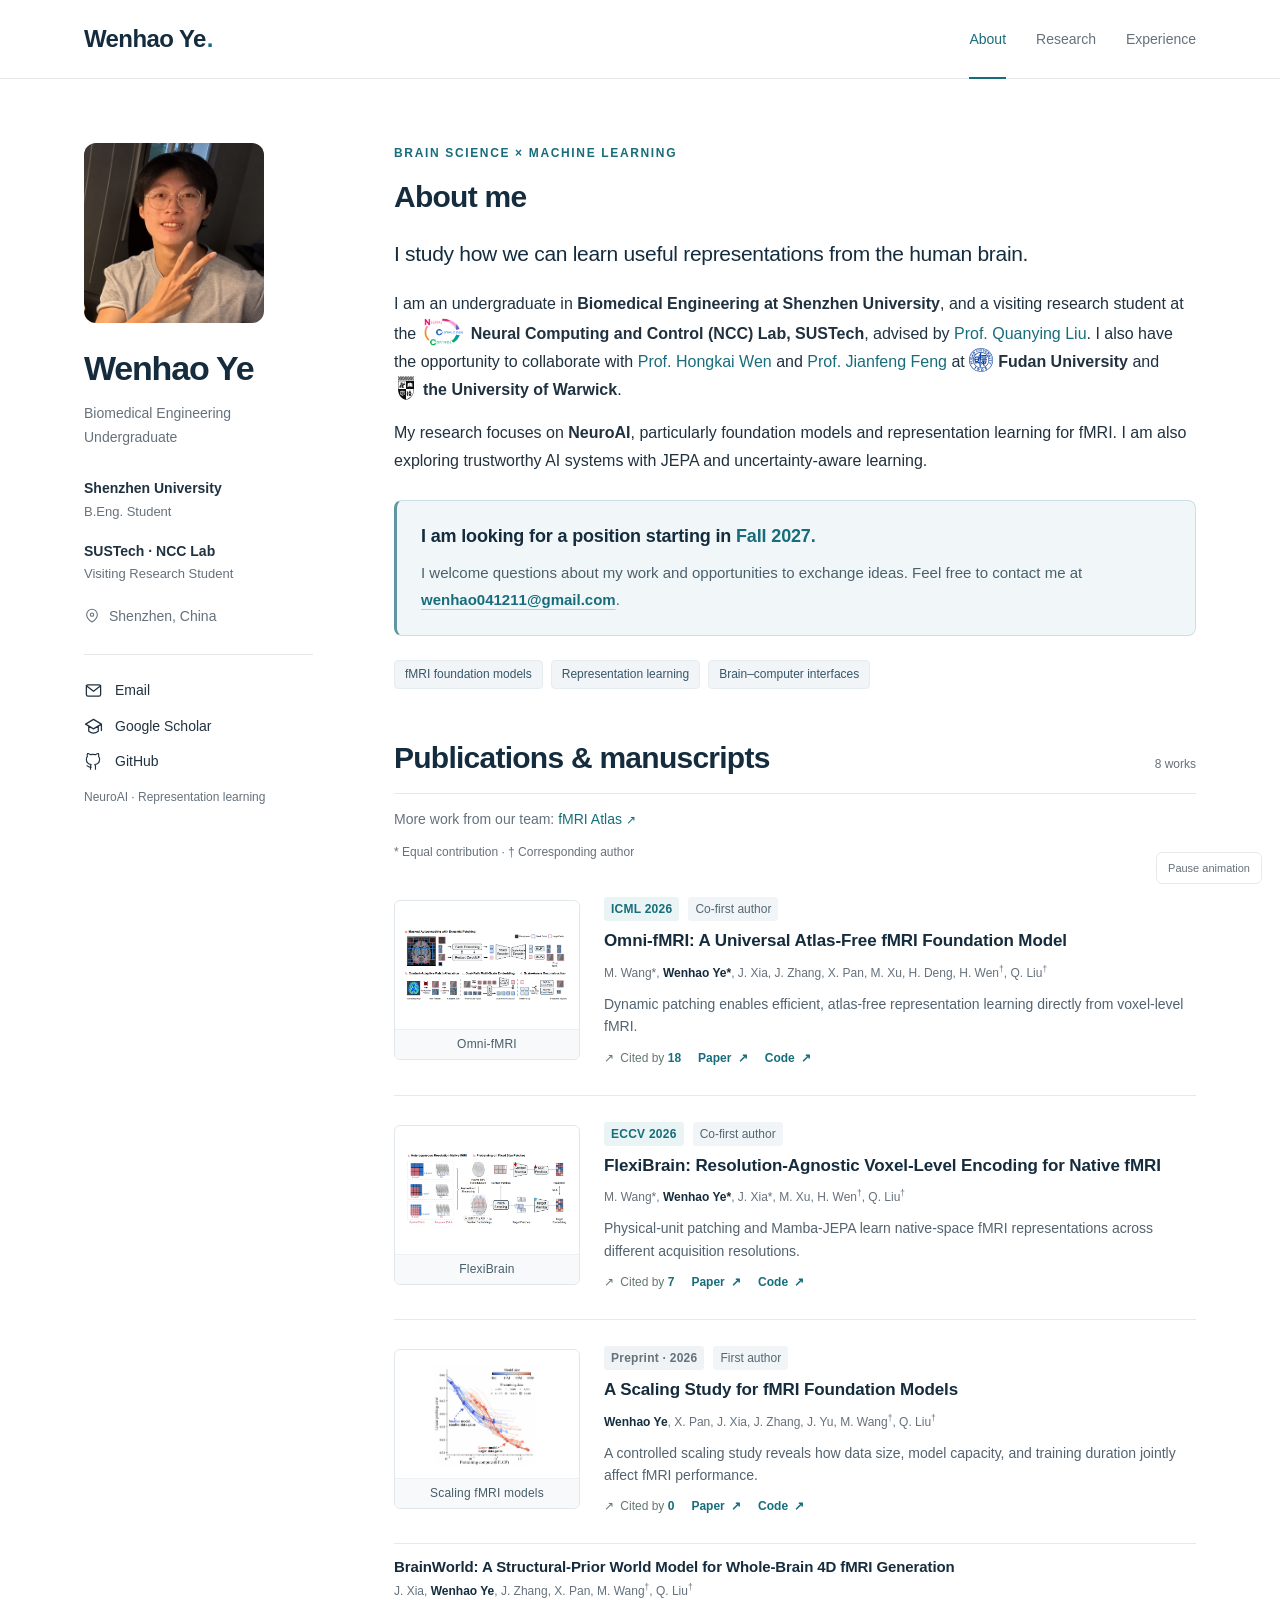
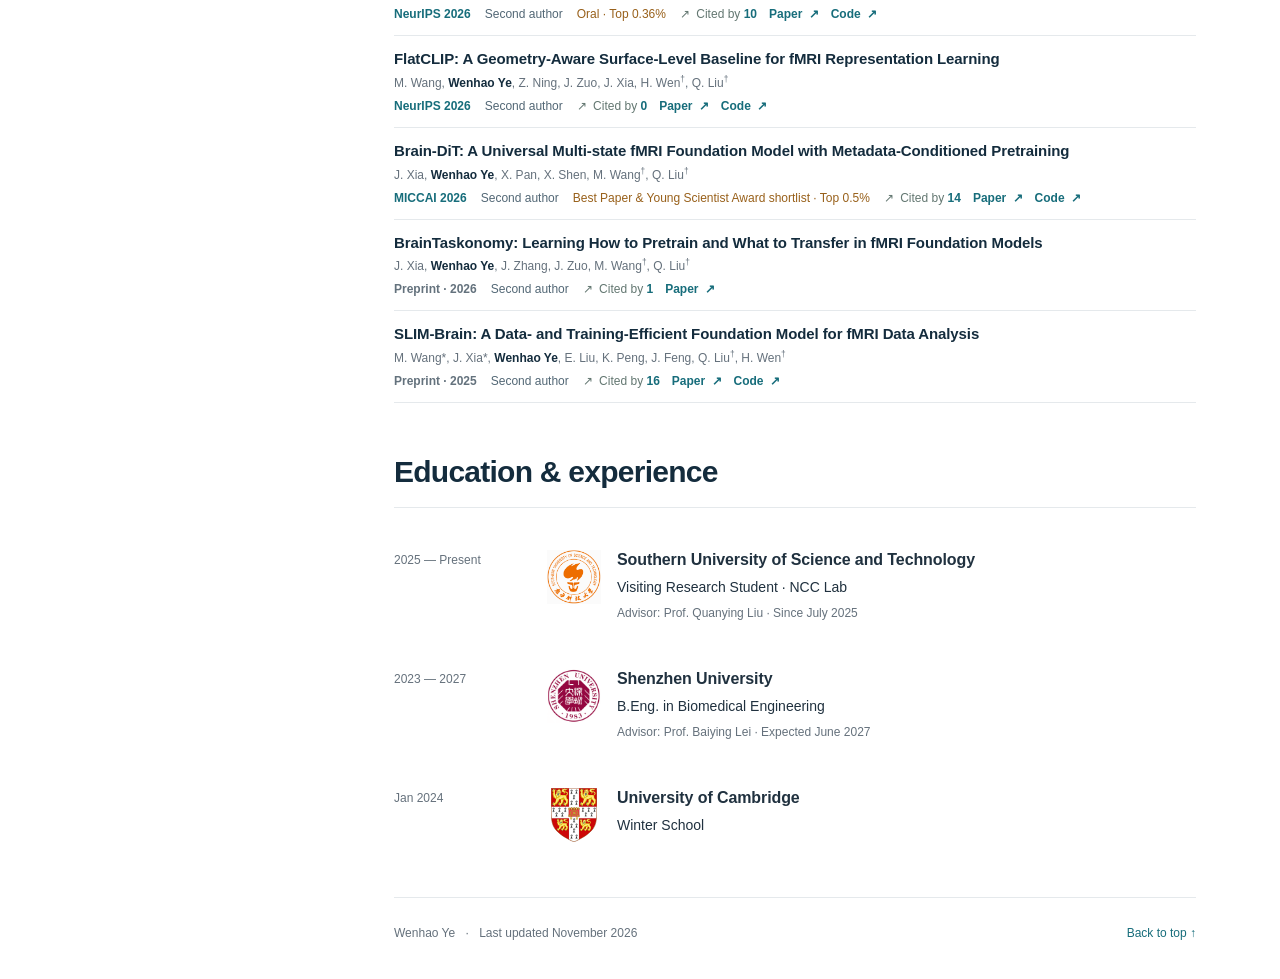
==== index.html @ b6854219 "Remove logo review link and citation update notice from homepage" ====
<!doctype html>
<html lang="en">
<head>
  <meta charset="utf-8">
  <meta name="viewport" content="width=device-width, initial-scale=1">
  <meta name="description" content="Wenhao Ye — Biomedical Engineering student at Shenzhen University and visiting researcher at SUSTech. Research in NeuroAI and fMRI foundation models.">
  <meta name="theme-color" content="#183b4e">
  <title>Wenhao Ye | NeuroAI &amp; fMRI Foundation Models</title>
  <link rel="icon" type="image/svg+xml" href="/assets/logos/09.svg?v=hemispheres">
  <link rel="stylesheet" href="styles.css?v=20261109-cleanup">
  <script src="script.js" defer></script>
  <script src="citations.js?v=20261109-cleanup" defer></script>
  <script src="ambient-network.js?v=20260928-network-v2" defer></script>
  <!-- Umami: visits are collected only on the published personal website. -->
  <script>
    (() => {
      const url = new URL(window.location.href);
      const choice = url.searchParams.get('analytics');
      if (choice !== 'off' && choice !== 'on') return;

      const excluded = choice === 'off';
      // Also honor exclusion for this visit if browser storage is unavailable.
      window.umamiBeforeSend = (_type, payload) => excluded ? false : payload;
      let persisted = false;
      try {
        if (excluded) localStorage.setItem('umami.disabled', '1');
        else localStorage.removeItem('umami.disabled');
        persisted = true;
      } catch (_) {}
      url.searchParams.delete('analytics');
      window.history.replaceState(window.history.state, '', url.pathname + url.search + url.hash);

      document.addEventListener('DOMContentLoaded', () => {
        const notice = document.createElement('div');
        notice.setAttribute('role', 'status');
        notice.style.cssText = 'position:fixed;bottom:20px;left:50%;transform:translateX(-50%);z-index:1000;max-width:calc(100vw - 40px);box-sizing:border-box;padding:14px 18px;border:1px solid #cbdcd6;border-radius:10px;background:#f2faf6;color:#183b4e;font:14px/1.6 system-ui;box-shadow:0 4px 20px #183b4e14';
        notice.textContent = excluded
          ? (persisted ? '已排除此浏览器的访问统计。其他设备或浏览器需分别设置。' : '本次访问已排除；浏览器未允许保存设置，下次请再次使用排除链接。')
          : (persisted ? '已恢复此浏览器的访问统计。' : '本次已恢复统计；浏览器未允许保存设置。');
        document.body.appendChild(notice);
        window.setTimeout(() => notice.remove(), 15000);
      }, { once: true });
    })();
  </script>
  <script defer src="https://cloud.umami.is/script.js"
    data-website-id="df3b0f7f-696d-4b4d-ac0f-4ad92cf4cac5"
    data-domains="derrz2.github.io"
    data-exclude-hash="true"
    data-exclude-search="true"
    data-before-send="umamiBeforeSend"></script>
</head>
<body>
  <canvas id="ambient-network" class="ambient-network" aria-hidden="true" hidden></canvas>
  <a class="skip-link" href="#main">Skip to content</a>
  <header class="site-header">
    <div class="header-inner">
      <a class="wordmark" href="#about" aria-label="Wenhao Ye, home">Wenhao Ye<span class="wordmark-dot">.</span></a>
      <nav aria-label="Main navigation">
        <a class="nav-link active" href="#about" aria-current="location">About</a>
        <a class="nav-link" href="#research">Research</a>
        <a class="nav-link" href="#experience">Experience</a>
      </nav>
    </div>
  </header>

  <div class="page-layout">
    <aside class="profile" aria-label="Profile and contact">
      <div class="profile-photo"><img src="assets/wenhao-portrait-lamp-removed.png" alt="Wenhao Ye" width="1140" height="1380" loading="eager" decoding="async"></div>
      <h1>Wenhao Ye</h1>
      <p class="profile-role">Biomedical Engineering<br>Undergraduate</p>
      <div class="affiliations">
        <p><strong>Shenzhen University</strong><span>B.Eng. Student</span></p>
        <p><strong>SUSTech · NCC Lab</strong><span>Visiting Research Student</span></p>
      </div>
      <p class="location"><svg viewBox="0 0 24 24" aria-hidden="true"><path d="M20 10c0 6-8 11-8 11S4 16 4 10a8 8 0 1 1 16 0Z"/><circle cx="12" cy="10" r="2.5"/></svg>Shenzhen, China</p>
      <div class="social-links">
        <a href="mailto:wenhao041211@gmail.com"><svg viewBox="0 0 24 24" aria-hidden="true"><rect x="3" y="5" width="18" height="14" rx="2"/><path d="m3 6 9 7 9-7"/></svg>Email</a>
        <a href="https://scholar.google.com/citations?user=Yru0cJoAAAAJ" target="_blank" rel="noopener"><svg viewBox="0 0 24 24" aria-hidden="true"><path d="m2 9 10-6 10 6-10 6L2 9Zm4 3v6c4 3 8 3 12 0v-6M22 9v8"/></svg>Google Scholar</a>
        <a href="https://github.com/derrz2" target="_blank" rel="noopener"><svg viewBox="0 0 24 24" aria-hidden="true"><path d="M9 19c-4 1-4-2-6-2m12 5v-4a3.5 3.5 0 0 0-1-2.7c3.3-.4 6.8-1.6 6.8-7.3a5.7 5.7 0 0 0-1.5-4 5.3 5.3 0 0 0-.1-4S18-.4 15 1.5a14.4 14.4 0 0 0-7 0C5-.4 3.8 0 3.8 0a5.3 5.3 0 0 0-.1 4A5.7 5.7 0 0 0 2.2 8c0 5.7 3.5 6.9 6.8 7.3A3.5 3.5 0 0 0 8 18v4" transform="translate(1 2) scale(.9)"/></svg>GitHub</a>
      </div>
      <p class="profile-note">NeuroAI · Representation learning</p>
    </aside>

    <main id="main">
      <section id="about" class="about section">
        <div class="eyebrow">BRAIN SCIENCE × MACHINE LEARNING</div>
        <h2>About me</h2>
        <p class="intro">I study how we can learn useful representations from the human brain.</p>
        <p>I am an undergraduate in <strong>Biomedical Engineering at Shenzhen University</strong>, and a visiting research student at the <strong><span class="inline-lab-logo" aria-hidden="true"><img src="assets/ncclab-logo.png" alt="" width="460" height="460" decoding="async"></span>Neural Computing and Control (NCC) Lab, SUSTech</strong>, advised by <a href="https://scholar.google.com/citations?hl=en&amp;user=UpP9hJ8AAAAJ" target="_blank" rel="noopener">Prof. Quanying Liu</a>. I also have the opportunity to collaborate with <a href="https://scholar.google.com/citations?user=SSbjWKAAAAAJ&amp;hl=en" target="_blank" rel="noopener">Prof. Hongkai Wen</a> and <a href="https://scholar.google.com/citations?user=0MtAVz4AAAAJ&amp;hl=en" target="_blank" rel="noopener">Prof. Jianfeng Feng</a> at <strong class="inline-university"><img class="inline-university-logo" src="assets/fudan-logo.svg" alt="" width="512" height="511" decoding="async">Fudan University</strong> and <strong class="inline-university"><img class="inline-university-logo" src="assets/warwick-crest.svg" alt="" width="52" height="75" decoding="async">the University of Warwick</strong>.</p>
        <p>My research focuses on <strong>NeuroAI</strong>, particularly foundation models and representation learning for fMRI. I am also exploring trustworthy AI systems with JEPA and uncertainty-aware learning.</p>
        <aside class="opportunity-note" aria-labelledby="opportunity-title">
          <p class="opportunity-title" id="opportunity-title">I am looking for a position starting in <span>Fall 2027.</span></p>
          <p>I welcome questions about my work and opportunities to exchange ideas. Feel free to contact me at <a href="mailto:wenhao041211@gmail.com">wenhao041211@gmail.com</a>.</p>
        </aside>
        <div class="interest-list" aria-label="Research interests"><span>fMRI foundation models</span><span>Representation learning</span><span>Brain–computer interfaces</span></div>
      </section>

      <section id="research" class="section research">
        <div class="section-heading"><h2>Publications &amp; manuscripts</h2><span class="section-aside">8 works</span></div>
        <p class="section-caption">More work from our team: <a href="https://www.fmriatlas.com/" target="_blank" rel="noopener">fMRI Atlas <span aria-hidden="true">↗</span></a></p>
        <p class="section-caption"><span>* Equal contribution · † Corresponding author</span></p>

        <div class="paper-list" id="publications-list">
          <article class="paper">
            <a class="paper-image" href="https://arxiv.org/abs/2601.23090" target="_blank" rel="noopener" aria-label="Read Omni-fMRI on arXiv"><img src="assets/omni-fmri.png" alt="Omni-fMRI dynamic patching and pretraining framework" width="440" height="290"><span>Omni-fMRI</span></a>
            <div class="paper-body"><div class="paper-meta"><span class="venue">ICML 2026</span><span class="author-position">Co-first author</span></div><h3><a href="https://arxiv.org/abs/2601.23090" target="_blank" rel="noopener">Omni-fMRI: A Universal Atlas-Free fMRI Foundation Model</a></h3><p class="authors">M. Wang*, <strong>Wenhao Ye*</strong>, J. Xia, J. Zhang, X. Pan, M. Xu, H. Deng, H. Wen<sup>†</sup>, Q. Liu<sup>†</sup></p><p class="paper-summary">Dynamic patching enables efficient, atlas-free representation learning directly from voxel-level fMRI.</p><div class="paper-links"><a class="citation-link" data-paper="omni-fmri" href="https://scholar.google.com/scholar?oi=bibs&amp;hl=en&amp;oe=ASCII&amp;cites=4398920089430550334" target="_blank" rel="noopener" title="Google Scholar citation count"><span aria-hidden="true">↗</span> Cited by <span class="citation-count">18</span></a><a href="https://arxiv.org/abs/2601.23090" target="_blank" rel="noopener">Paper <span aria-hidden="true">↗</span></a><a href="https://github.com/OneMore1/Omni-fMRI" target="_blank" rel="noopener">Code <span aria-hidden="true">↗</span></a></div></div>
          </article>
          <article class="paper">
            <a class="paper-image" href="https://arxiv.org/abs/2606.11500" target="_blank" rel="noopener" aria-label="Read FlexiBrain on arXiv"><img src="assets/flexibrain.png" alt="FlexiBrain resolution-agnostic fMRI encoding architecture" width="440" height="290" loading="lazy"><span>FlexiBrain</span></a>
            <div class="paper-body"><div class="paper-meta"><span class="venue">ECCV 2026</span><span class="author-position">Co-first author</span></div><h3><a href="https://arxiv.org/abs/2606.11500" target="_blank" rel="noopener">FlexiBrain: Resolution-Agnostic Voxel-Level Encoding for Native fMRI</a></h3><p class="authors">M. Wang*, <strong>Wenhao Ye*</strong>, J. Xia*, M. Xu, H. Wen<sup>†</sup>, Q. Liu<sup>†</sup></p><p class="paper-summary">Physical-unit patching and Mamba-JEPA learn native-space fMRI representations across different acquisition resolutions.</p><div class="paper-links"><a class="citation-link" data-paper="flexibrain" href="https://scholar.google.com/scholar?oi=bibs&amp;hl=en&amp;oe=ASCII&amp;cites=4550103037207622450" target="_blank" rel="noopener" title="Google Scholar citation count"><span aria-hidden="true">↗</span> Cited by <span class="citation-count">7</span></a><a href="https://arxiv.org/abs/2606.11500" target="_blank" rel="noopener">Paper <span aria-hidden="true">↗</span></a><a href="https://github.com/OneMore1/FlexiBrain" target="_blank" rel="noopener">Code <span aria-hidden="true">↗</span></a></div></div>
          </article>
          <article class="paper">
            <a class="paper-image" href="https://arxiv.org/abs/2609.27232" target="_blank" rel="noopener" aria-label="Read A Scaling Study for fMRI Foundation Models on arXiv"><img src="assets/scaling-study.png" alt="Overview of the scaling study for fMRI foundation models" width="440" height="290" loading="lazy"><span>Scaling fMRI models</span></a>
            <div class="paper-body"><div class="paper-meta"><span class="venue neutral">Preprint · 2026</span><span class="author-position">First author</span></div><h3><a href="https://arxiv.org/abs/2609.27232" target="_blank" rel="noopener">A Scaling Study for fMRI Foundation Models</a></h3><p class="authors"><strong>Wenhao Ye</strong>, X. Pan, J. Xia, J. Zhang, J. Yu, M. Wang<sup>†</sup>, Q. Liu<sup>†</sup></p><p class="paper-summary">A controlled scaling study reveals how data size, model capacity, and training duration jointly affect fMRI performance.</p><div class="paper-links"><a class="citation-link" data-paper="scaling-study" href="https://scholar.google.com/citations?view_op=view_citation&amp;hl=en&amp;user=Yru0cJoAAAAJ&amp;citation_for_view=Yru0cJoAAAAJ:UeHWp8X0CEIC" target="_blank" rel="noopener" title="Google Scholar citation count"><span aria-hidden="true">↗</span> Cited by <span class="citation-count">0</span></a><a href="https://arxiv.org/abs/2609.27232" target="_blank" rel="noopener">Paper <span aria-hidden="true">↗</span></a><a href="https://github.com/derrz2/neurojepa" target="_blank" rel="noopener">Code <span aria-hidden="true">↗</span></a></div></div>
          </article>
          <article class="paper paper-text">
            <div class="paper-body">
              <h3><a href="https://arxiv.org/abs/2606.17742" target="_blank" rel="noopener">BrainWorld: A Structural-Prior World Model for Whole-Brain 4D fMRI Generation</a></h3>
              <p class="authors">J. Xia, <strong>Wenhao Ye</strong>, J. Zhang, X. Pan, M. Wang<sup>†</sup>, Q. Liu<sup>†</sup></p>
              <div class="paper-details"><span class="venue">NeurIPS 2026</span><span class="author-position">Second author</span><span class="award">Oral · Top 0.36%</span><div class="paper-links"><a class="citation-link" data-paper="brainworld" href="https://scholar.google.com/scholar?oi=bibs&amp;hl=en&amp;oe=ASCII&amp;cites=3899683479898407188" target="_blank" rel="noopener" title="Google Scholar citation count"><span aria-hidden="true">↗</span> Cited by <span class="citation-count">10</span></a><a href="https://arxiv.org/abs/2606.17742" target="_blank" rel="noopener">Paper <span aria-hidden="true">↗</span></a><a href="https://github.com/REDMAO4869/BrainWorld" target="_blank" rel="noopener">Code <span aria-hidden="true">↗</span></a></div></div>
            </div>
          </article>
          <article class="paper paper-text">
            <div class="paper-body">
              <h3><a href="https://arxiv.org/abs/2609.31204" target="_blank" rel="noopener">FlatCLIP: A Geometry-Aware Surface-Level Baseline for fMRI Representation Learning</a></h3>
              <p class="authors">M. Wang, <strong>Wenhao Ye</strong>, Z. Ning, J. Zuo, J. Xia, H. Wen<sup>†</sup>, Q. Liu<sup>†</sup></p>
              <div class="paper-details"><span class="venue">NeurIPS 2026</span><span class="author-position">Second author</span><div class="paper-links"><a class="citation-link" data-paper="flatclip" href="https://scholar.google.com/citations?view_op=view_citation&amp;hl=en&amp;user=Yru0cJoAAAAJ&amp;citation_for_view=Yru0cJoAAAAJ:IjCSPb-OGe4C" target="_blank" rel="noopener" title="Google Scholar citation count"><span aria-hidden="true">↗</span> Cited by <span class="citation-count">0</span></a><a href="https://arxiv.org/abs/2609.31204" target="_blank" rel="noopener">Paper <span aria-hidden="true">↗</span></a><a href="https://github.com/OneMore1/FlatClip" target="_blank" rel="noopener">Code <span aria-hidden="true">↗</span></a></div></div>
            </div>
          </article>
          <article class="paper paper-text">
            <div class="paper-body">
              <h3><a href="https://arxiv.org/abs/2604.12683" target="_blank" rel="noopener">Brain-DiT: A Universal Multi-state fMRI Foundation Model with Metadata-Conditioned Pretraining</a></h3>
              <p class="authors">J. Xia, <strong>Wenhao Ye</strong>, X. Pan, X. Shen, M. Wang<sup>†</sup>, Q. Liu<sup>†</sup></p>
              <div class="paper-details"><span class="venue">MICCAI 2026</span><span class="author-position">Second author</span><span class="award">Best Paper &amp; Young Scientist Award shortlist · Top 0.5%</span><div class="paper-links"><a class="citation-link" data-paper="brain-dit" href="https://scholar.google.com/scholar?oi=bibs&amp;hl=en&amp;oe=ASCII&amp;cites=18188580104269528791" target="_blank" rel="noopener" title="Google Scholar citation count"><span aria-hidden="true">↗</span> Cited by <span class="citation-count">14</span></a><a href="https://arxiv.org/abs/2604.12683" target="_blank" rel="noopener">Paper <span aria-hidden="true">↗</span></a><a href="https://github.com/REDMAO4869/Brain-DiT" target="_blank" rel="noopener">Code <span aria-hidden="true">↗</span></a></div></div>
            </div>
          </article>
          <article class="paper paper-text">
            <div class="paper-body">
              <h3><a href="https://arxiv.org/abs/2609.10518" target="_blank" rel="noopener">BrainTaskonomy: Learning How to Pretrain and What to Transfer in fMRI Foundation Models</a></h3>
              <p class="authors">J. Xia, <strong>Wenhao Ye</strong>, J. Zhang, J. Zuo, M. Wang<sup>†</sup>, Q. Liu<sup>†</sup></p>
              <div class="paper-details"><span class="venue neutral">Preprint · 2026</span><span class="author-position">Second author</span><div class="paper-links"><a class="citation-link" data-paper="braintaskonomy" href="https://scholar.google.com/scholar?oi=bibs&amp;hl=en&amp;oe=ASCII&amp;cites=17710821284854602928" target="_blank" rel="noopener" title="Google Scholar citation count"><span aria-hidden="true">↗</span> Cited by <span class="citation-count">1</span></a><a href="https://arxiv.org/abs/2609.10518" target="_blank" rel="noopener">Paper <span aria-hidden="true">↗</span></a></div></div>
            </div>
          </article>
          <article class="paper paper-text">
            <div class="paper-body">
              <h3><a href="https://arxiv.org/abs/2512.21881" target="_blank" rel="noopener">SLIM-Brain: A Data- and Training-Efficient Foundation Model for fMRI Data Analysis</a></h3>
              <p class="authors">M. Wang*, J. Xia*, <strong>Wenhao Ye</strong>, E. Liu, K. Peng, J. Feng, Q. Liu<sup>†</sup>, H. Wen<sup>†</sup></p>
              <div class="paper-details"><span class="venue neutral">Preprint · 2025</span><span class="author-position">Second author</span><div class="paper-links"><a class="citation-link" data-paper="slim-brain" href="https://scholar.google.com/scholar?oi=bibs&amp;hl=en&amp;oe=ASCII&amp;cites=12337790209663387533" target="_blank" rel="noopener" title="Google Scholar citation count"><span aria-hidden="true">↗</span> Cited by <span class="citation-count">16</span></a><a href="https://arxiv.org/abs/2512.21881" target="_blank" rel="noopener">Paper <span aria-hidden="true">↗</span></a><a href="https://github.com/OneMore1/SLIM-Brain2026" target="_blank" rel="noopener">Code <span aria-hidden="true">↗</span></a></div></div>
            </div>
          </article>
        </div>
      </section>

      <section id="experience" class="section experience">
        <div class="section-heading"><h2>Education &amp; experience</h2></div>
        <div class="timeline">
          <article class="timeline-item">
            <div class="timeline-date">2025 — Present</div>
            <div class="institution">
              <span class="institution-logo" aria-hidden="true"><img src="assets/sustech-logo.png" alt="" width="190" height="189" loading="lazy" decoding="async"></span>
              <div class="institution-details"><h3>Southern University of Science and Technology</h3><p>Visiting Research Student · NCC Lab</p><p class="muted">Advisor: Prof. Quanying Liu · Since July 2025</p></div>
            </div>
          </article>
          <article class="timeline-item">
            <div class="timeline-date">2023 — 2027</div>
            <div class="institution">
              <span class="institution-logo institution-logo--szu" aria-hidden="true"><img src="assets/szu-identity.png" alt="" width="900" height="620" loading="lazy" decoding="async"></span>
              <div class="institution-details"><h3>Shenzhen University</h3><p>B.Eng. in Biomedical Engineering</p><p class="muted">Advisor: Prof. Baiying Lei · Expected June 2027</p></div>
            </div>
          </article>
          <article class="timeline-item">
            <div class="timeline-date">Jan 2024</div>
            <div class="institution">
              <a class="institution-logo" href="https://commons.wikimedia.org/wiki/File:Coat_of_Arms_of_the_University_of_Cambridge.svg" target="_blank" rel="noopener" aria-label="University of Cambridge coat of arms — image source and credits" title="Coat of arms: Massive hair and Wikimedia Commons contributors · CC BY-SA 3.0"><img src="assets/cambridge-coat-of-arms.svg" alt="" width="2000" height="2339" loading="lazy" decoding="async"></a>
              <div class="institution-details"><h3>University of Cambridge</h3><p>Winter School</p></div>
            </div>
          </article>
        </div>
      </section>

      <footer><p>Wenhao Ye <span>·</span> Last updated November 2026</p><a href="#about">Back to top <span aria-hidden="true">↑</span></a></footer>
    </main>
  </div>
  <button id="motion-toggle" class="motion-toggle" type="button" aria-controls="ambient-network" aria-pressed="false" hidden>Pause animation</button>
</body>
</html>
---- styles.css ----
:root{--ink:#20313f;--ink-strong:#142c3d;--muted:#65717c;--accent:#176d7b;--navy:#183b4e;--line:#e5e9ec;--wash:#f2f7f8;--paper:#fff;--sans:-apple-system,BlinkMacSystemFont,'Segoe UI',Arial,sans-serif}
*{box-sizing:border-box}html{scroll-behavior:smooth;scroll-padding-top:110px}body{margin:0;background:var(--paper);color:var(--ink);font-family:var(--sans);font-size:1rem;line-height:1.75;-webkit-font-smoothing:antialiased}a{color:var(--accent);text-decoration:none;text-underline-offset:4px}a:hover{text-decoration:underline}a:focus-visible{outline:3px solid #278b9d;outline-offset:5px;border-radius:3px}svg{width:19px;height:19px;fill:none;stroke:currentColor;stroke-width:1.6;stroke-linecap:round;stroke-linejoin:round;flex:none}strong{font-weight:600}h1,h2,h3,p{margin:0}sup{font-size:.7em}.skip-link{position:fixed;top:-70px;left:16px;padding:10px 20px;background:var(--navy);color:white;z-index:10}.skip-link:focus{top:10px}
.site-header{height:79px;border-bottom:1px solid var(--line);background:rgba(255,255,255,.96);position:sticky;top:0;z-index:5;backdrop-filter:blur(12px)}.header-inner{max-width:1160px;height:100%;margin:auto;display:flex;align-items:center;justify-content:space-between;padding:0 24px}.wordmark{font-family:var(--sans);font-size:1.5rem;letter-spacing:-.025em;color:var(--ink-strong);font-weight:600}.wordmark-dot{color:var(--accent);margin-left:1px}.wordmark:hover{text-decoration:none}.header-inner nav{display:flex;gap:30px;align-items:center;font-size:0.875rem;font-weight:500}.nav-link{color:var(--muted);height:79px;display:flex;align-items:center;border-bottom:2px solid transparent;padding-top:2px}.nav-link.active{color:var(--accent);border-color:var(--accent)}.nav-link:hover{text-decoration:none;color:var(--accent)}.nav-cv{display:flex;align-items:center;gap:12px;border:1px solid var(--line);padding:4px 15px;border-radius:5px;color:var(--ink-strong)}
.page-layout{max-width:1160px;padding:64px 24px 0;margin:auto;display:grid;grid-template-columns:245px minmax(0,1fr);column-gap:65px}.profile{position:sticky;top:135px;align-self:start;padding-right:16px}.profile-photo{position:relative;width:180px;max-width:100%;aspect-ratio:1;overflow:hidden;border-radius:12px;margin-bottom:25px;background:var(--wash)}.profile-photo img{position:absolute;display:block;width:140%;max-width:none;height:auto;left:-8%;top:-3%}.profile h1{font-family:var(--sans);font-size:2.125rem;font-weight:600;line-height:1.2;letter-spacing:-.035em;color:var(--ink-strong);margin-bottom:13px}.profile-role{font-size:0.875rem;line-height:1.7;color:var(--muted)}.affiliations{margin:27px 0 18px}.affiliations p+p{margin-top:15px}.affiliations strong{font-size:0.875rem;display:block}.affiliations span{font-size:0.8125rem;display:block;color:var(--muted)}.location{display:flex;align-items:center;gap:9px;font-size:0.875rem;color:var(--muted)}.location svg{width:16px;height:16px}.social-links{display:grid;gap:11px;border-top:1px solid var(--line);padding-top:23px;margin-top:26px;font-size:0.875rem}.social-links a{display:flex;align-items:center;gap:12px;width:fit-content;color:var(--ink)}.social-links a:hover{color:var(--accent)}.download-cv{margin-top:24px;display:flex;justify-content:space-between;align-items:center;border:1px solid #cdd8dd;border-radius:5px;padding:9px 14px;font-size:0.875rem;font-weight:500;color:var(--navy);transition:background .15s}.download-cv:hover{background:var(--wash);text-decoration:none}.download-cv svg{width:16px;height:16px}.profile-note{font-size:0.75rem;line-height:1.5;color:var(--muted);margin-top:14px}
main{min-width:0}.section{scroll-margin-top:30px}.eyebrow{color:var(--accent);font-size:0.75rem;font-weight:600;letter-spacing:1.65px;margin-bottom:13px}h2{font-family:var(--sans);font-size:1.875rem;line-height:1.3;letter-spacing:-.025em;font-weight:600;color:var(--ink-strong)}.about h2{margin-bottom:22px}.about>p{margin-bottom:15px}.about .intro{font-size:1.3125rem;line-height:1.55;letter-spacing:-.3px;color:var(--ink-strong);max-width:640px;margin-bottom:19px}.interest-list{display:flex;flex-wrap:wrap;gap:8px;margin:23px 0 26px}.interest-list span{font-size:0.75rem;font-weight:500;color:#365667;background:#f1f5f7;border:1px solid #e5ecef;padding:3px 10px;border-radius:4px}.accent{color:var(--accent);font-weight:600}
.research{margin-top:49px}.section-heading{display:flex;justify-content:space-between;gap:20px;align-items:baseline;border-bottom:1px solid var(--line);padding-bottom:16px;margin-bottom:14px}.section-aside{font-size:0.75rem;color:var(--muted)}.section-caption{font-size:0.875rem;color:var(--muted);line-height:1.6;margin-bottom:9px}.section-caption span{font-size:0.75rem}.paper{display:grid;grid-template-columns:186px minmax(0,1fr);gap:24px;padding:26px 0;border-bottom:1px solid var(--line)}.paper-image{align-self:start;display:flex;flex-direction:column;border:1px solid #e1e7ea;border-radius:6px;overflow:hidden;margin-top:3px;background:white;color:#465d6a;transition:border-color .15s,box-shadow .15s}.paper-image:hover{border-color:#8dacb6;text-decoration:none;box-shadow:0 3px 10px #183b4e0b}.paper-image img{display:block;width:100%;height:128px;object-fit:contain;padding:10px 8px}.paper-image span{font-size:0.75rem;letter-spacing:.2px;text-align:center;border-top:1px solid #edf0f2;background:#f7f9fa;padding:4px 8px;font-weight:500}.paper-meta{display:flex;gap:9px;align-items:center;flex-wrap:wrap;line-height:1.5;margin-bottom:8px}.venue{font-size:0.75rem;font-weight:650;letter-spacing:.25px;color:var(--accent);background:#eaf4f4;padding:3px 7px;border-radius:3px}.venue.neutral{color:#64727d;background:#f0f3f5}h3{font-size:1.0625rem;font-weight:600;line-height:1.45;letter-spacing:-.1px}.paper h3 a{color:var(--ink-strong)}.paper h3 a:hover{color:var(--accent)}.authors{font-size:0.75rem;line-height:1.75;color:var(--muted);margin-top:8px}.authors strong{color:var(--ink-strong);font-weight:650}.paper-summary{font-size:0.875rem;line-height:1.6;color:#536370;margin-top:9px}.paper-links{display:flex;gap:17px;font-size:0.75rem;font-weight:600;margin-top:10px}.paper-links span{font-size:0.75rem;display:inline-block;margin-left:3px}.award{font-size:0.75rem;color:#98601a}
.experience{margin-top:49px}.timeline{padding-top:6px}.timeline-item{display:grid;grid-template-columns:133px minmax(0,1fr);gap:20px;position:relative;padding:20px 0 23px}.timeline-date{font-size:0.75rem;line-height:1.8;color:var(--muted);padding-top:2px}.timeline-item h3{font-size:1rem}.timeline-item p{font-size:0.875rem;line-height:1.75;margin-top:4px}.timeline-item .muted{font-size:0.75rem;color:var(--muted);margin-top:3px}footer{border-top:1px solid var(--line);margin-top:32px;padding:25px 0 35px;display:flex;justify-content:space-between;gap:20px;font-size:0.75rem;color:var(--muted)}footer p span{margin:0 7px}footer a{white-space:nowrap}
@media(min-width:1450px){.page-layout,.header-inner{max-width:1220px}.page-layout{grid-template-columns:260px minmax(0,1fr);column-gap:78px}.paper{grid-template-columns:200px minmax(0,1fr)}}
@media(max-width:1050px){.page-layout{grid-template-columns:210px minmax(0,1fr);gap:38px;padding-top:44px}.profile h1{font-size:2rem}.profile{padding-right:0}.paper{grid-template-columns:155px minmax(0,1fr);gap:20px}.paper-image img{height:114px}.section-aside{display:none}.timeline-item{grid-template-columns:115px minmax(0,1fr);gap:16px}}
@media(max-width:760px){html{scroll-padding-top:92px}.site-header,.nav-link{height:67px}.header-inner{padding:0 22px}.wordmark{font-size:1.375rem}.header-inner nav{gap:21px;font-size:0.8125rem}.nav-cv{display:none}.page-layout{display:block;padding:34px 22px 0}.profile{position:static;display:grid;grid-template-columns:80px minmax(0,1fr);column-gap:20px;padding-bottom:28px;border-bottom:1px solid var(--line);margin-bottom:35px}.profile-photo{width:150px;max-width:100%;border-radius:12px;grid-column:1/-1;grid-row:auto;margin:0 0 20px}.profile h1,.profile-role{grid-column:1/-1}.profile h1{font-size:2rem;align-self:end;margin-bottom:5px}.profile-role{font-size:0.8125rem}.affiliations{grid-column:1/-1;display:flex;gap:26px;margin:23px 0 15px}.affiliations p+p{margin:0}.affiliations strong{font-size:0.8125rem}.affiliations span{font-size:0.75rem}.location{display:none}.social-links{grid-column:1/-1;display:flex;flex-wrap:wrap;gap:17px;margin:0;padding:0;border:0;font-size:0.8125rem}.social-links a{gap:6px}.social-links svg{height:16px;width:16px}.download-cv{grid-column:1/-1;width:160px;font-size:0.8125rem;margin-top:18px}.profile-note{display:none}h2{font-size:1.625rem}.eyebrow{font-size:0.75rem;letter-spacing:1.3px}.about .intro{font-size:1.25rem}.about>p{font-size:1rem;line-height:1.8}.interest-list span{font-size:0.75rem}.research,.experience{margin-top:36px}.paper{grid-template-columns:150px minmax(0,1fr);gap:20px;padding:23px 0}.section-caption{font-size:0.8125rem}.timeline-item{grid-template-columns:110px minmax(0,1fr)}footer{font-size:0.75rem}}
@media(max-width:520px){.header-inner{padding:0 20px}.header-inner nav{gap:16px;font-size:0.75rem}.wordmark{font-size:1.3125rem}.page-layout{padding-left:20px;padding-right:20px}.affiliations{gap:20px;justify-content:space-between}.affiliations strong{font-size:0.75rem}.affiliations span{font-size:0.75rem}.paper{grid-template-columns:minmax(0,1fr);gap:15px}.paper-image{width:100%;max-width:none;display:grid;grid-template-columns:minmax(0,1fr) 84px;align-items:stretch;margin-top:0}.paper-image img{height:144px;padding:10px 14px}.paper-image span{display:flex;align-items:center;justify-content:center;text-align:center;border-left:1px solid #edf0f2;border-top:0;font-size:0.75rem;line-height:1.5}.paper-meta{margin-bottom:8px}.venue,.authors{font-size:0.75rem}.paper-links{font-size:0.8125rem;gap:23px}.paper-summary{font-size:0.875rem}.timeline-item{display:block;padding:19px 0}.timeline-date{font-size:0.75rem;margin-bottom:5px}.timeline-item h3{font-size:1rem}footer{display:block}footer a{display:inline-block;margin-top:8px}}
@media(prefers-reduced-motion:reduce){html{scroll-behavior:auto}*{transition:none!important}}
@media print{.site-header,.profile-photo,.download-cv,.profile-note,.skip-link,footer a{display:none}.page-layout{display:block;padding:0}.profile{position:static;border-bottom:1px solid #ddd;padding-bottom:16px;margin-bottom:24px}.profile h1{font-size:1.875rem}.affiliations{display:flex;gap:30px;margin:10px 0}.affiliations p+p{margin:0}.social-links{display:flex;border:0;margin:10px 0;padding:0;gap:20px}.location{display:none}.paper{break-inside:avoid;grid-template-columns:150px 1fr}.section{margin-top:25px}body{font-size:11pt}a{color:inherit}.timeline-item{break-inside:avoid}}


.author-position{font-size:0.75rem;font-weight:500;color:#526775;background:#f1f5f7;padding:3px 7px;border-radius:3px}

/* Keep the desktop profile in view throughout the page, including short windows. */
@media screen and (min-width:761px){
  .profile{top:99px;max-height:calc(100vh - 119px);max-height:calc(100dvh - 119px);overflow-y:auto;scrollbar-width:thin}
}
@media screen and (min-width:761px) and (max-height:800px){
  .page-layout{padding-top:24px}
  .profile-photo{width:140px;margin-bottom:18px}
  .profile h1{margin-bottom:8px}
  .affiliations{margin:18px 0 14px}
  .affiliations p+p{margin-top:10px}
  .social-links{gap:8px;margin-top:18px;padding-top:16px}
  .profile-note{margin-top:10px}
}

/* The canvas stays behind content and never intercepts links or text selection. */
body{isolation:isolate}
.ambient-network{position:fixed;inset:0;width:100%;height:100%;z-index:-1;pointer-events:none;opacity:.5}
.motion-toggle{position:fixed;right:18px;bottom:16px;z-index:6;min-height:32px;padding:5px 11px;border:1px solid var(--line);border-radius:6px;background:rgba(255,255,255,.94);color:var(--muted);font:inherit;font-size:.6875rem;line-height:1.5;cursor:pointer}
.motion-toggle:hover{color:var(--accent);border-color:#a9c1c7}
.motion-toggle:focus-visible{outline:3px solid #278b9d;outline-offset:3px}
@media(max-width:760px){.motion-toggle{right:12px;bottom:12px}}
@media(prefers-reduced-motion:reduce){.ambient-network,.motion-toggle{display:none}}
@media print{.ambient-network,.motion-toggle{display:none}}

/* Original institutional artwork, sized to sit alongside the affiliation text. */
.inline-lab-logo{display:inline-block;position:relative;width:44px;height:28px;overflow:hidden;vertical-align:-7px;margin-right:6px}
.inline-lab-logo img{display:block;position:absolute;left:0;top:-8px;width:100%;height:auto}
.inline-university{white-space:nowrap}
.inline-university-logo{display:inline-block;width:24px;height:24px;object-fit:contain;vertical-align:-5px;margin-right:5px}
.institution{display:flex;align-items:flex-start;gap:16px;min-width:0}
.institution-details{min-width:0}
.institution-logo{display:block;position:relative;flex:0 0 54px;width:54px;height:54px;margin-top:2px}
.institution-logo img{display:block;width:100%;height:100%;object-fit:contain}
/* Show only the seal in SZU's official identity sheet, preserving the source image. */
.institution-logo--szu{overflow:hidden}
.institution-logo--szu img{position:absolute;left:-88.0645%;top:-34.8387%;width:290.3226%;height:auto;max-width:none}
@media(max-width:760px){.institution{gap:12px}.institution-logo{flex-basis:46px;width:46px;height:46px}}
@media(max-width:520px){.timeline-date{margin-left:58px;margin-bottom:8px}}

/* Local preview: availability and contact notice. */
.opportunity-note {
  margin: 25px 0 24px;
  padding: 22px 24px;
  background: #f1f7f9;
  border: 1px solid #cddfe5;
  border-left: 3px solid #6095a4;
  border-radius: 8px;
}
.opportunity-note .opportunity-title {
  margin: 0 0 9px;
  color: var(--ink-strong);
  font-size: 1.125rem;
  font-weight: 600;
  line-height: 1.55;
  letter-spacing: -.15px;
}
.opportunity-title span { color: var(--accent); white-space: nowrap; }
.opportunity-note > p + p { color: #4a606c; font-size: .9375rem; line-height: 1.8; }
.opportunity-note a { font-weight: 600; text-decoration: underline; text-decoration-color: #b5cfd7; text-underline-offset: 4px; overflow-wrap: anywhere; }
.opportunity-note a:hover { text-decoration-color: currentColor; }
@media (max-width: 520px) {
  .opportunity-note { padding: 19px 18px; margin-block: 23px; }
  .opportunity-note .opportunity-title { font-size: 1.0625rem; }
}
@media print {
  .opportunity-note { break-inside: avoid; background: transparent; border-color: #b7c7cf; }
}

/* Compact bibliography for co-authored publications. */
.paper.paper-text { display: block; padding-block: 12px; }
.paper-text .paper-body { min-width: 0; }
.paper-text h3 { font-size: .9375rem; line-height: 1.45; }
.paper-text .authors { margin-top: 3px; line-height: 1.5; }
.paper-details {
  display: flex;
  flex-wrap: wrap;
  align-items: baseline;
  gap: 3px 14px;
  margin-top: 5px;
  color: var(--muted);
  font-size: .75rem;
  line-height: 1.5;
}
.paper-details .venue,
.paper-details .author-position { padding: 0; background: none; border-radius: 0; letter-spacing: 0; }
.paper-details .paper-links { margin: 0; gap: 12px; font-size: inherit; }
.paper-details .paper-links a { white-space: nowrap; }

/* Scholar counts share the compact publication action row. */
.paper-links { flex-wrap: wrap; align-items: baseline; row-gap: 4px; }
.citation-link { white-space: nowrap; color: #637771; font-weight: 500; }
.citation-link .citation-count { margin-left: 0; font-size: inherit; font-weight: 650; color: var(--accent); }
.citation-link > span:first-child { margin: 0 3px 0 0; }
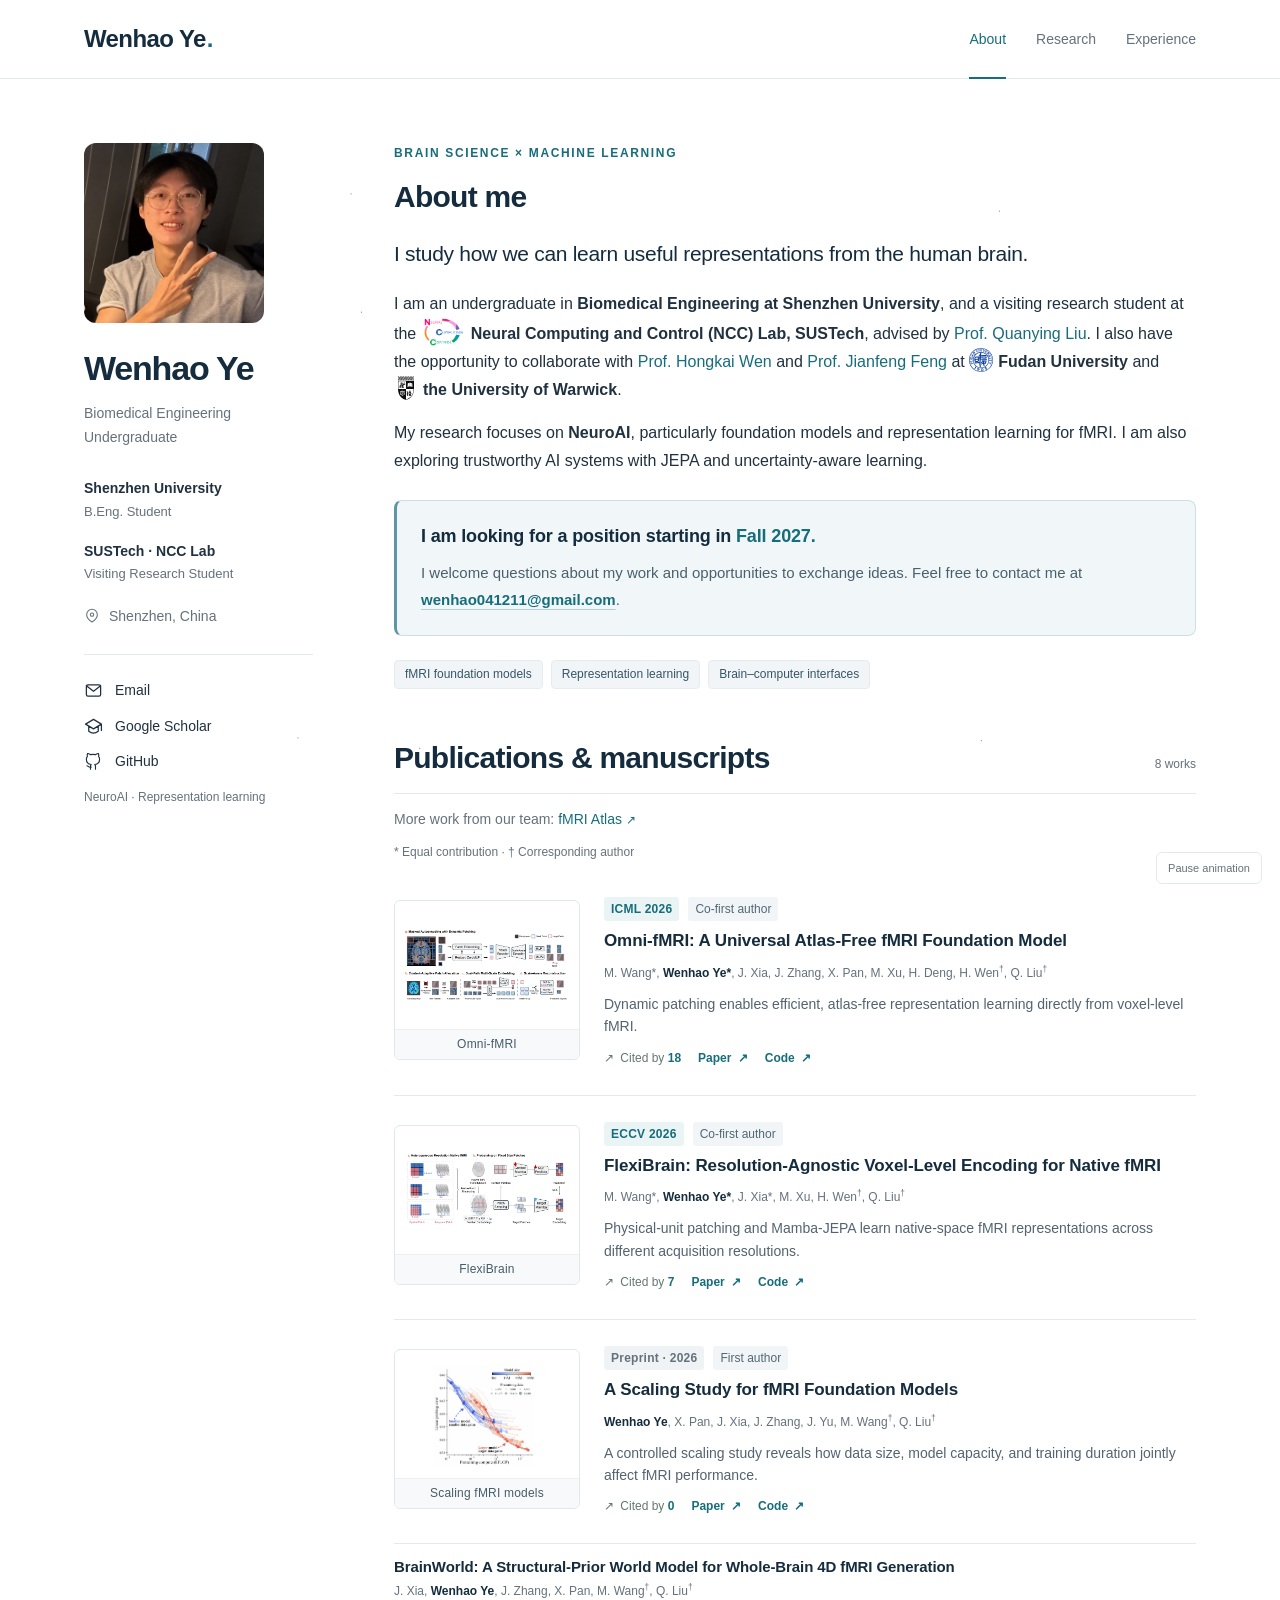
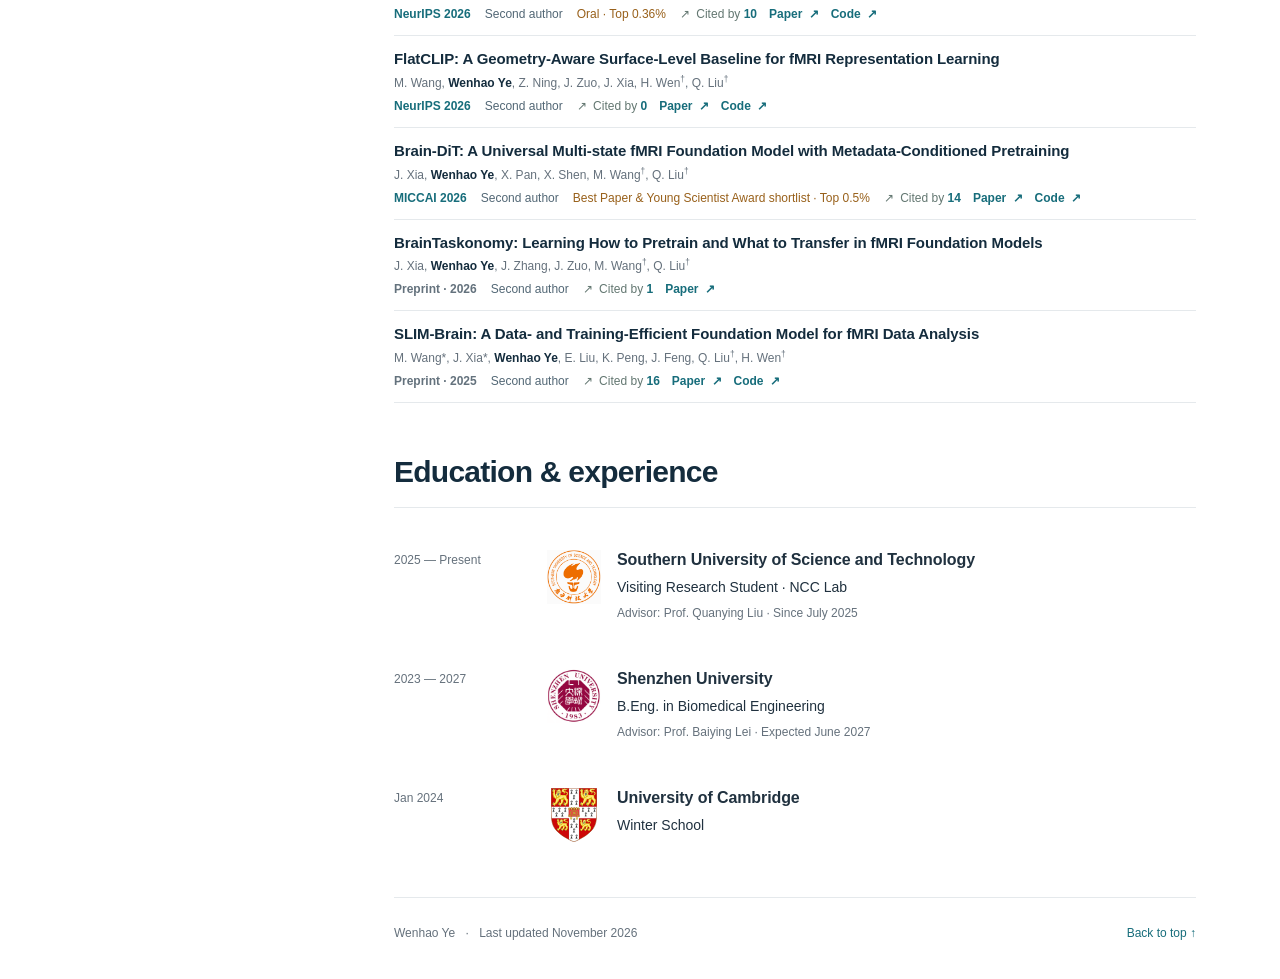
==== commit 529f80f9: "Replace homepage favicon with selected WH brain logo" ====
--- a/index.html
+++ b/index.html
@@ -6,7 +6,7 @@
   <meta name="description" content="Wenhao Ye — Biomedical Engineering student at Shenzhen University and visiting researcher at SUSTech. Research in NeuroAI and fMRI foundation models.">
   <meta name="theme-color" content="#183b4e">
   <title>Wenhao Ye | NeuroAI &amp; fMRI Foundation Models</title>
-  <link rel="icon" type="image/svg+xml" href="/assets/logos/09.svg?v=hemispheres">
+  <link rel="icon" type="image/svg+xml" href="/assets/logos/46.svg?v=20261117">
   <link rel="stylesheet" href="styles.css?v=20261109-cleanup">
   <script src="script.js" defer></script>
   <script src="citations.js?v=20261109-cleanup" defer></script>
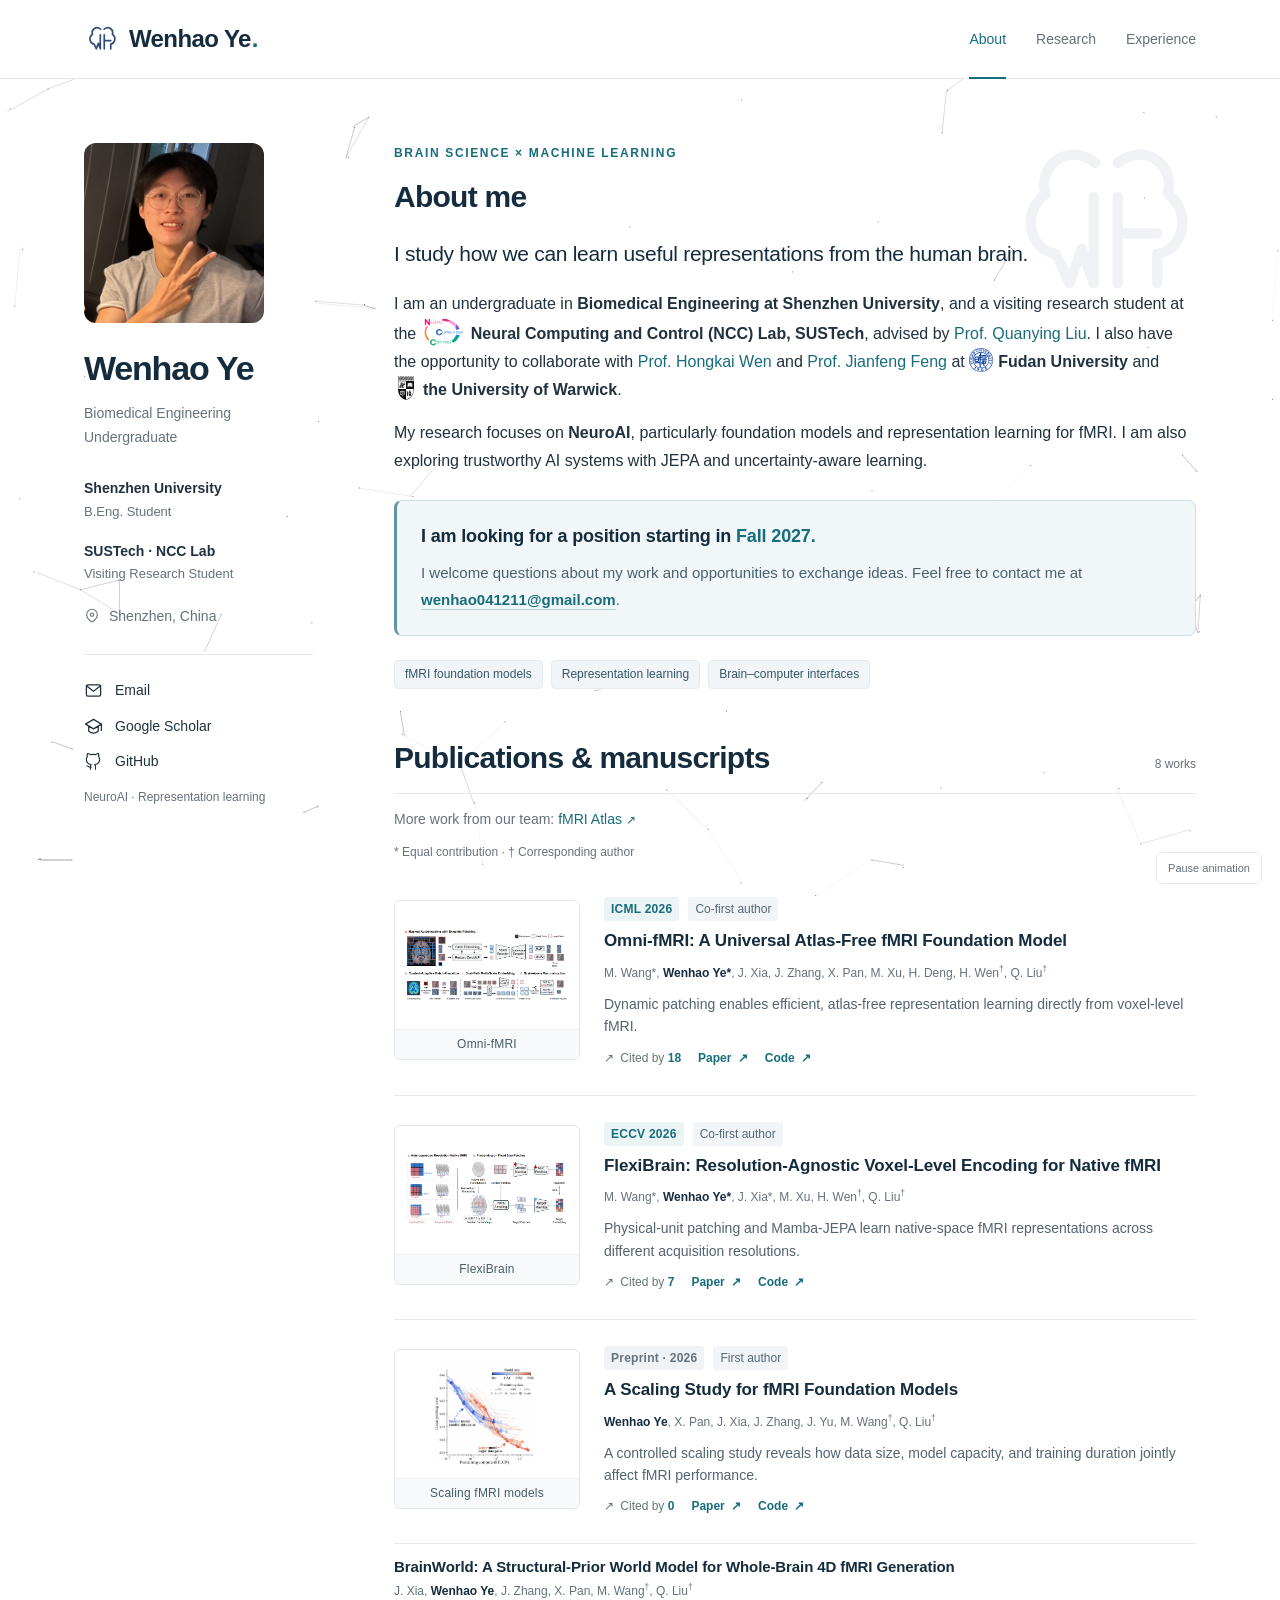
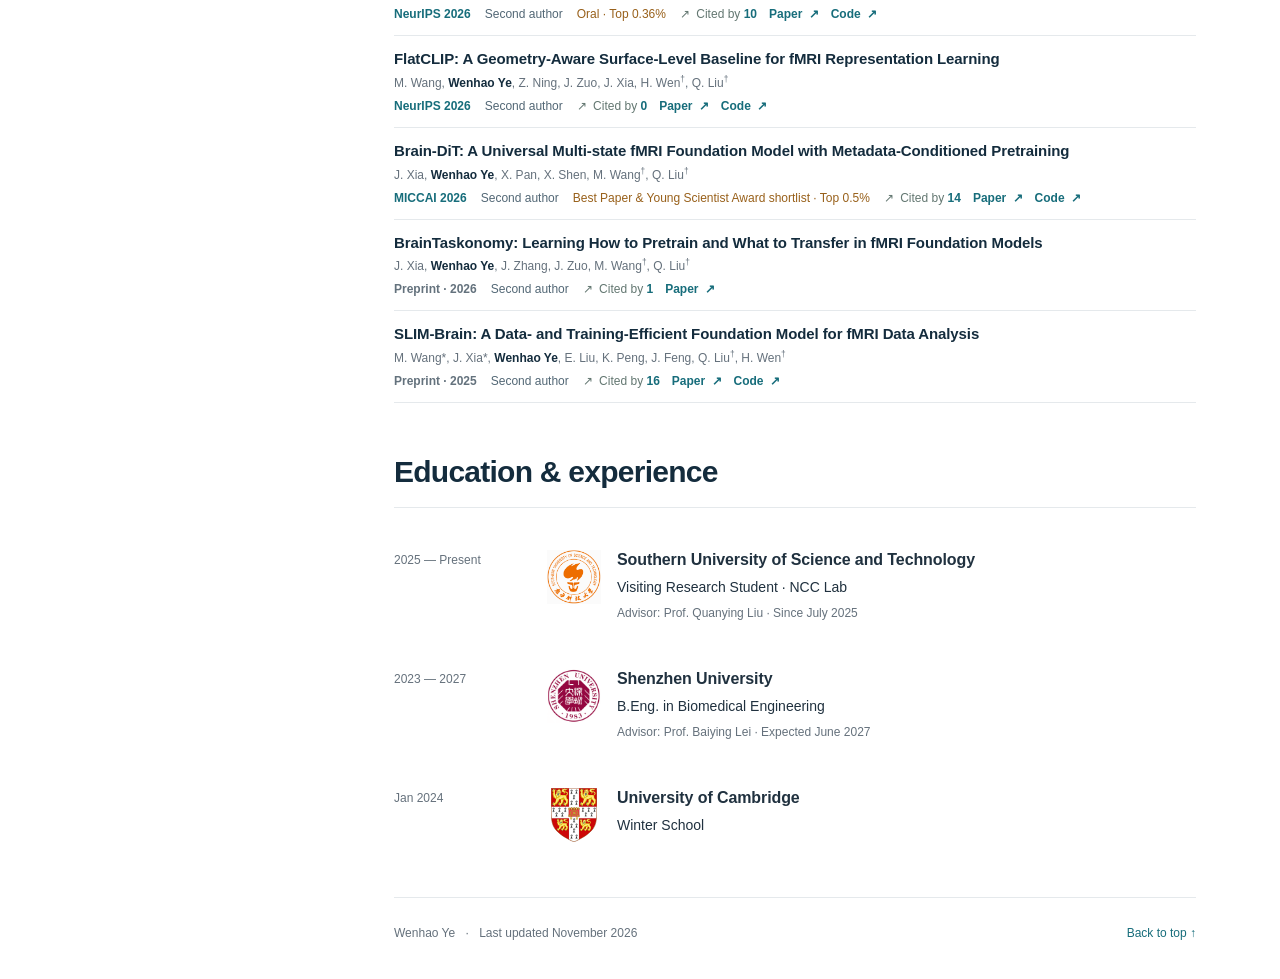
==== commit 60aa4ee7: "Apply approved navigation logo and subtle About watermark" ====
--- a/index.html
+++ b/index.html
@@ -7,7 +7,7 @@
   <meta name="theme-color" content="#183b4e">
   <title>Wenhao Ye | NeuroAI &amp; fMRI Foundation Models</title>
   <link rel="icon" type="image/svg+xml" href="/assets/logos/46.svg?v=20261117">
-  <link rel="stylesheet" href="styles.css?v=20261109-cleanup">
+  <link rel="stylesheet" href="styles.css?v=20261117-logo-af">
   <script src="script.js" defer></script>
   <script src="citations.js?v=20261109-cleanup" defer></script>
   <script src="ambient-network.js?v=20260928-network-v2" defer></script>
@@ -54,7 +54,7 @@
   <a class="skip-link" href="#main">Skip to content</a>
   <header class="site-header">
     <div class="header-inner">
-      <a class="wordmark" href="#about" aria-label="Wenhao Ye, home">Wenhao Ye<span class="wordmark-dot">.</span></a>
+      <a class="wordmark" href="#about" aria-label="Wenhao Ye, home"><img class="placement-logo" src="assets/logos/46.svg" alt="" aria-hidden="true" width="48" height="48"><span>Wenhao Ye<span class="wordmark-dot">.</span></span></a>
       <nav aria-label="Main navigation">
         <a class="nav-link active" href="#about" aria-current="location">About</a>
         <a class="nav-link" href="#research">Research</a>
@@ -82,7 +82,7 @@
     </aside>
 
     <main id="main">
-      <section id="about" class="about section">
+      <section id="about" class="about section"><div class="about-imprint" aria-hidden="true"><img class="placement-logo" src="assets/logos/46.svg" alt="" aria-hidden="true" width="48" height="48"></div>
         <div class="eyebrow">BRAIN SCIENCE × MACHINE LEARNING</div>
         <h2>About me</h2>
         <p class="intro">I study how we can learn useful representations from the human brain.</p>
--- a/styles.css
+++ b/styles.css
@@ -108,3 +108,8 @@
 .citation-link { white-space: nowrap; color: #637771; font-weight: 500; }
 .citation-link .citation-count { margin-left: 0; font-size: inherit; font-weight: 650; color: var(--accent); }
 .citation-link > span:first-child { margin: 0 3px 0 0; }
+
+
+/* Approved A + F identity: navigation lockup and subtle About imprint. */
+.placement-logo{display:block;width:var(--logo-size,40px);height:var(--logo-size,40px);flex:none;object-fit:contain}.wordmark{display:flex;align-items:center;gap:9px}.wordmark .placement-logo{--logo-size:36px}@media(max-width:520px){.header-inner{padding-inline:14px}.wordmark{font-size:18px;gap:5px}.wordmark .placement-logo{--logo-size:30px}.header-inner nav{gap:12px}}
+.placement-logo{display:block;width:var(--logo-size,40px);height:var(--logo-size,40px);flex:none;object-fit:contain}.about{position:relative;isolation:isolate}.about-imprint{position:absolute;right:-18px;top:-30px;z-index:-1;opacity:.07;pointer-events:none}.about-imprint .placement-logo{--logo-size:220px}@media(max-width:760px){.about-imprint{right:0;top:-12px}.about-imprint .placement-logo{--logo-size:170px}}
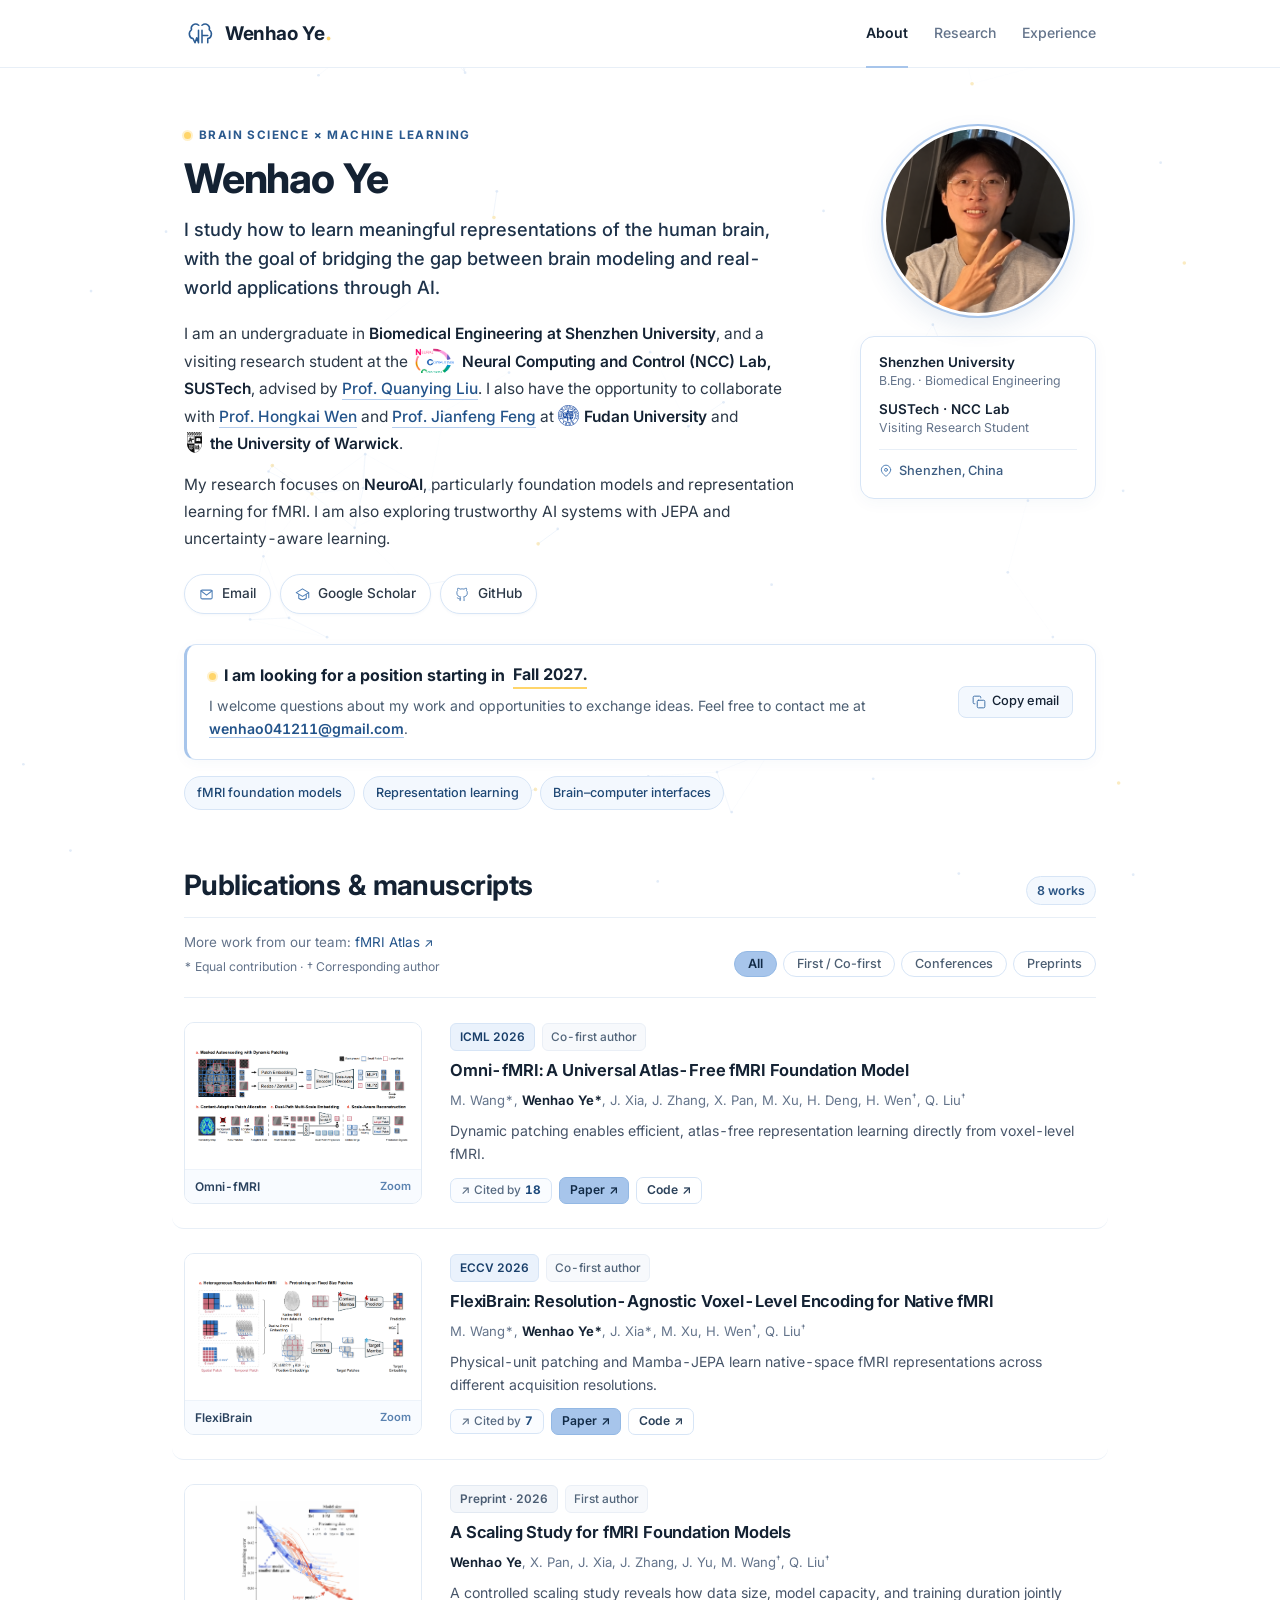
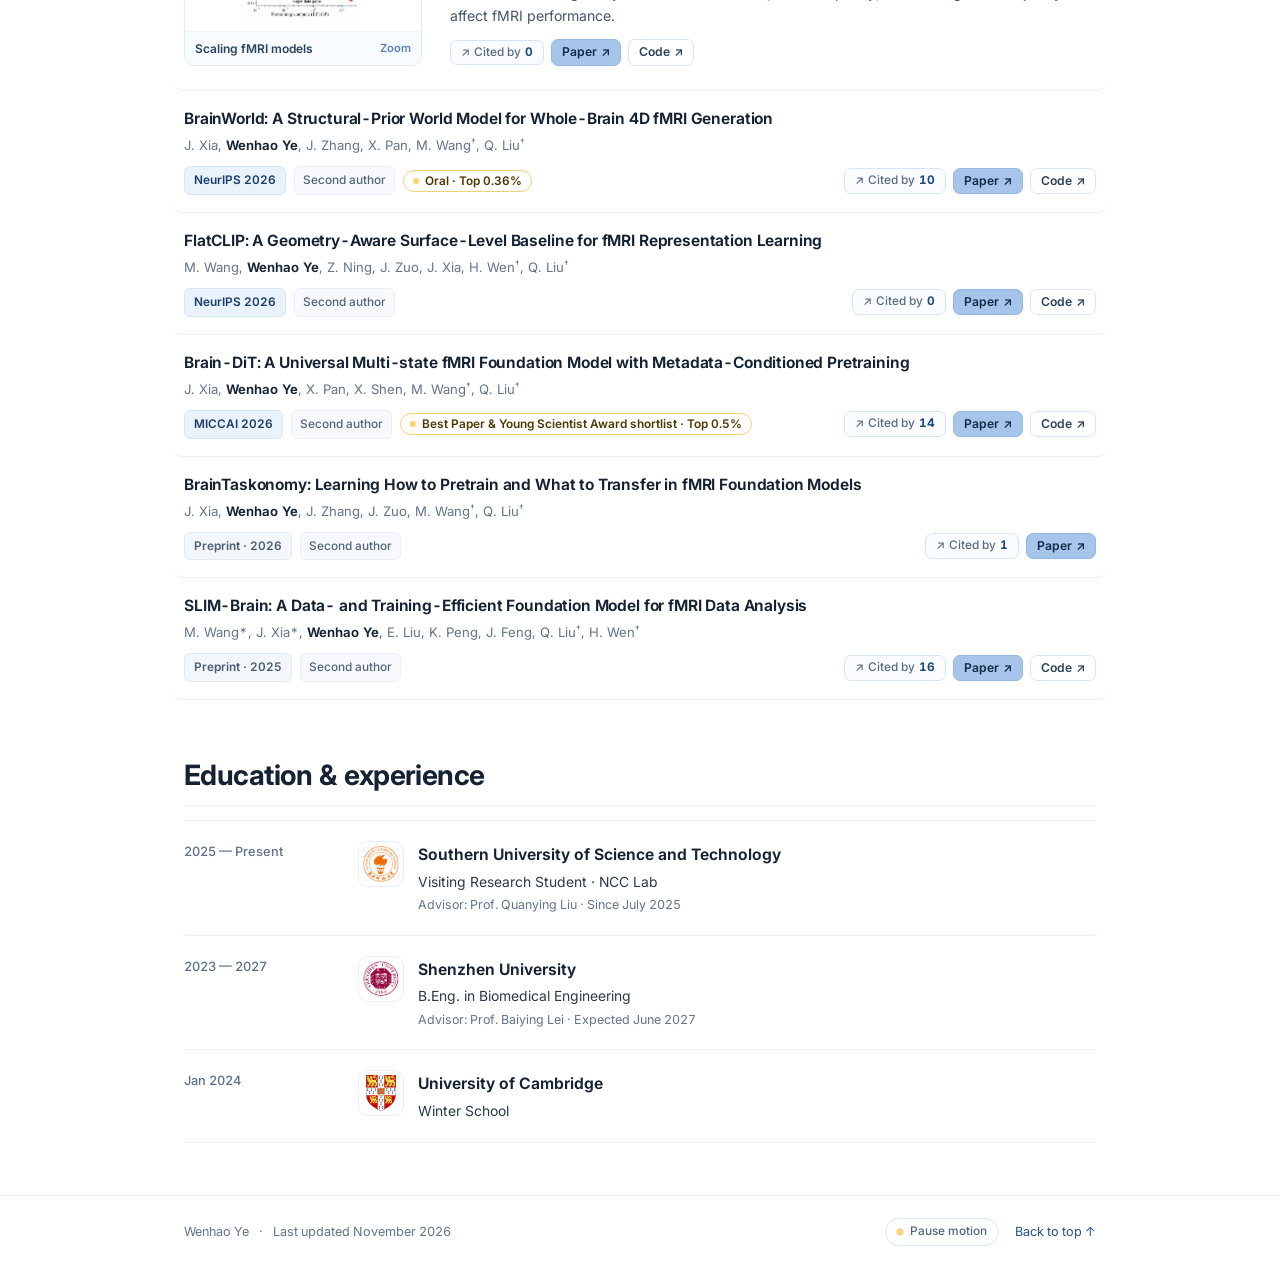
==== commit c83ce715: "Redesign homepage with clean white centered layout, circular portrait, and sky-blue/gold accents" ====
--- a/index.html
+++ b/index.html
@@ -4,13 +4,16 @@
   <meta charset="utf-8">
   <meta name="viewport" content="width=device-width, initial-scale=1">
   <meta name="description" content="Wenhao Ye — Biomedical Engineering student at Shenzhen University and visiting researcher at SUSTech. Research in NeuroAI and fMRI foundation models.">
-  <meta name="theme-color" content="#183b4e">
+  <meta name="theme-color" content="#ffffff">
   <title>Wenhao Ye | NeuroAI &amp; fMRI Foundation Models</title>
   <link rel="icon" type="image/svg+xml" href="/assets/logos/46.svg?v=20261117">
-  <link rel="stylesheet" href="styles.css?v=20261117-logo-af">
-  <script src="script.js" defer></script>
+  <link rel="preconnect" href="https://fonts.googleapis.com">
+  <link rel="preconnect" href="https://fonts.gstatic.com" crossorigin>
+  <link href="https://fonts.googleapis.com/css2?family=Inter:wght@400;500;600;700&display=swap" rel="stylesheet">
+  <link rel="stylesheet" href="styles.css?v=20261121-refined">
+  <script src="script.js?v=20261121-refined" defer></script>
   <script src="citations.js?v=20261109-cleanup" defer></script>
-  <script src="ambient-network.js?v=20260928-network-v2" defer></script>
+  <script src="ambient-network.js?v=20261121-refined" defer></script>
   <!-- Umami: visits are collected only on the published personal website. -->
   <script>
     (() => {
@@ -52,9 +55,10 @@
 <body>
   <canvas id="ambient-network" class="ambient-network" aria-hidden="true" hidden></canvas>
   <a class="skip-link" href="#main">Skip to content</a>
+
   <header class="site-header">
     <div class="header-inner">
-      <a class="wordmark" href="#about" aria-label="Wenhao Ye, home"><img class="placement-logo" src="assets/logos/46.svg" alt="" aria-hidden="true" width="48" height="48"><span>Wenhao Ye<span class="wordmark-dot">.</span></span></a>
+      <a class="wordmark" href="#about" aria-label="Wenhao Ye, home"><svg class="placement-logo" viewBox="0 0 128 128" fill="none" aria-hidden="true"><path d="M59 29C42 16 25 32 30 47C15 58 21 80 36 82L44 99L51 79L58 99V49M72 29C89 16 106 32 101 47C116 58 110 80 95 82V99M72 49V99M72 70H95" stroke="currentColor" stroke-width="6.2" stroke-linecap="round" stroke-linejoin="round"/></svg><span>Wenhao Ye<span class="wordmark-dot">.</span></span></a>
       <nav aria-label="Main navigation">
         <a class="nav-link active" href="#about" aria-current="location">About</a>
         <a class="nav-link" href="#research">Research</a>
@@ -63,124 +67,177 @@
     </div>
   </header>
 
-  <div class="page-layout">
-    <aside class="profile" aria-label="Profile and contact">
-      <div class="profile-photo"><img src="assets/wenhao-portrait-lamp-removed.png" alt="Wenhao Ye" width="1140" height="1380" loading="eager" decoding="async"></div>
-      <h1>Wenhao Ye</h1>
-      <p class="profile-role">Biomedical Engineering<br>Undergraduate</p>
-      <div class="affiliations">
-        <p><strong>Shenzhen University</strong><span>B.Eng. Student</span></p>
-        <p><strong>SUSTech · NCC Lab</strong><span>Visiting Research Student</span></p>
-      </div>
-      <p class="location"><svg viewBox="0 0 24 24" aria-hidden="true"><path d="M20 10c0 6-8 11-8 11S4 16 4 10a8 8 0 1 1 16 0Z"/><circle cx="12" cy="10" r="2.5"/></svg>Shenzhen, China</p>
-      <div class="social-links">
-        <a href="mailto:wenhao041211@gmail.com"><svg viewBox="0 0 24 24" aria-hidden="true"><rect x="3" y="5" width="18" height="14" rx="2"/><path d="m3 6 9 7 9-7"/></svg>Email</a>
-        <a href="https://scholar.google.com/citations?user=Yru0cJoAAAAJ" target="_blank" rel="noopener"><svg viewBox="0 0 24 24" aria-hidden="true"><path d="m2 9 10-6 10 6-10 6L2 9Zm4 3v6c4 3 8 3 12 0v-6M22 9v8"/></svg>Google Scholar</a>
-        <a href="https://github.com/derrz2" target="_blank" rel="noopener"><svg viewBox="0 0 24 24" aria-hidden="true"><path d="M9 19c-4 1-4-2-6-2m12 5v-4a3.5 3.5 0 0 0-1-2.7c3.3-.4 6.8-1.6 6.8-7.3a5.7 5.7 0 0 0-1.5-4 5.3 5.3 0 0 0-.1-4S18-.4 15 1.5a14.4 14.4 0 0 0-7 0C5-.4 3.8 0 3.8 0a5.3 5.3 0 0 0-.1 4A5.7 5.7 0 0 0 2.2 8c0 5.7 3.5 6.9 6.8 7.3A3.5 3.5 0 0 0 8 18v4" transform="translate(1 2) scale(.9)"/></svg>GitHub</a>
-      </div>
-      <p class="profile-note">NeuroAI · Representation learning</p>
-    </aside>
-
-    <main id="main">
-      <section id="about" class="about section"><div class="about-imprint" aria-hidden="true"><img class="placement-logo" src="assets/logos/46.svg" alt="" aria-hidden="true" width="48" height="48"></div>
-        <div class="eyebrow">BRAIN SCIENCE × MACHINE LEARNING</div>
-        <h2>About me</h2>
-        <p class="intro">I study how we can learn useful representations from the human brain.</p>
-        <p>I am an undergraduate in <strong>Biomedical Engineering at Shenzhen University</strong>, and a visiting research student at the <strong><span class="inline-lab-logo" aria-hidden="true"><img src="assets/ncclab-logo.png" alt="" width="460" height="460" decoding="async"></span>Neural Computing and Control (NCC) Lab, SUSTech</strong>, advised by <a href="https://scholar.google.com/citations?hl=en&amp;user=UpP9hJ8AAAAJ" target="_blank" rel="noopener">Prof. Quanying Liu</a>. I also have the opportunity to collaborate with <a href="https://scholar.google.com/citations?user=SSbjWKAAAAAJ&amp;hl=en" target="_blank" rel="noopener">Prof. Hongkai Wen</a> and <a href="https://scholar.google.com/citations?user=0MtAVz4AAAAJ&amp;hl=en" target="_blank" rel="noopener">Prof. Jianfeng Feng</a> at <strong class="inline-university"><img class="inline-university-logo" src="assets/fudan-logo.svg" alt="" width="512" height="511" decoding="async">Fudan University</strong> and <strong class="inline-university"><img class="inline-university-logo" src="assets/warwick-crest.svg" alt="" width="52" height="75" decoding="async">the University of Warwick</strong>.</p>
-        <p>My research focuses on <strong>NeuroAI</strong>, particularly foundation models and representation learning for fMRI. I am also exploring trustworthy AI systems with JEPA and uncertainty-aware learning.</p>
+
+  <main id="main" class="l1-wrap">
+    <section id="about" class="section l1-hero">
+      <div class="l1-hero-grid">
+        <div class="l1-hero-text">
+          <div class="eyebrow"><span class="gold-dot" aria-hidden="true"></span>BRAIN SCIENCE × MACHINE LEARNING</div>
+          <h1 class="l1-name">Wenhao Ye</h1>
+          <p class="l1-intro">I study how to learn meaningful representations of the human brain, with the goal of bridging the gap between brain modeling and real-world applications through AI.</p>
+          <div class="bio-prose">
+            <p>I am an undergraduate in <strong>Biomedical Engineering at Shenzhen University</strong>, and a visiting research student at the <strong><span class="inline-lab-logo" aria-hidden="true"><img src="assets/ncclab-logo.png" alt="" width="460" height="460" decoding="async"></span>Neural Computing and Control (NCC) Lab, SUSTech</strong>, advised by <a href="https://scholar.google.com/citations?hl=en&amp;user=UpP9hJ8AAAAJ" target="_blank" rel="noopener">Prof. Quanying Liu</a>. I also have the opportunity to collaborate with <a href="https://scholar.google.com/citations?user=SSbjWKAAAAAJ&amp;hl=en" target="_blank" rel="noopener">Prof. Hongkai Wen</a> and <a href="https://scholar.google.com/citations?user=0MtAVz4AAAAJ&amp;hl=en" target="_blank" rel="noopener">Prof. Jianfeng Feng</a> at <strong class="inline-university"><span class="inline-uni-badge" aria-hidden="true"><img class="inline-university-logo" src="assets/fudan-logo.svg" alt="" width="512" height="511" decoding="async"></span>Fudan University</strong> and <strong class="inline-university"><span class="inline-uni-badge" aria-hidden="true"><img class="inline-university-logo" src="assets/warwick-crest.svg" alt="" width="52" height="75" decoding="async"></span>the University of Warwick</strong>.</p>
+            <p>My research focuses on <strong>NeuroAI</strong>, particularly foundation models and representation learning for fMRI. I am also exploring trustworthy AI systems with JEPA and uncertainty-aware learning.</p>
+          </div>
+          
+        <div class="social-links">
+          <a href="mailto:wenhao041211@gmail.com"><svg viewBox="0 0 24 24" aria-hidden="true"><rect x="3" y="5" width="18" height="14" rx="2"/><path d="m3 6 9 7 9-7"/></svg><span>Email</span><em class="ext-arrow" aria-hidden="true">↗</em></a>
+          <a href="https://scholar.google.com/citations?user=Yru0cJoAAAAJ" target="_blank" rel="noopener"><svg viewBox="0 0 24 24" aria-hidden="true"><path d="m2 9 10-6 10 6-10 6L2 9Zm4 3v6c4 3 8 3 12 0v-6M22 9v8"/></svg><span>Google Scholar</span><em class="ext-arrow" aria-hidden="true">↗</em></a>
+          <a href="https://github.com/derrz2" target="_blank" rel="noopener"><svg viewBox="0 0 24 24" aria-hidden="true"><path d="M9 19c-4 1-4-2-6-2m12 5v-4a3.5 3.5 0 0 0-1-2.7c3.3-.4 6.8-1.6 6.8-7.3a5.7 5.7 0 0 0-1.5-4 5.3 5.3 0 0 0-.1-4S18-.4 15 1.5a14.4 14.4 0 0 0-7 0C5-.4 3.8 0 3.8 0a5.3 5.3 0 0 0-.1 4A5.7 5.7 0 0 0 2.2 8c0 5.7 3.5 6.9 6.8 7.3A3.5 3.5 0 0 0 8 18v4" transform="translate(1 2) scale(.9)"/></svg><span>GitHub</span><em class="ext-arrow" aria-hidden="true">↗</em></a>
+        </div>
+
+        </div>
+        <aside class="l1-portrait-col" aria-label="Portrait and affiliation">
+          <div class="profile-photo l1-photo"><img src="assets/wenhao-portrait-lamp-removed.png" alt="Wenhao Ye" width="1140" height="1380" loading="eager" decoding="async"></div>
+          <div class="l1-id-box">
+            <div class="l1-id-row"><strong>Shenzhen University</strong><span>B.Eng. · Biomedical Engineering</span></div>
+            <div class="l1-id-row"><strong>SUSTech · NCC Lab</strong><span>Visiting Research Student</span></div>
+            <p class="l1-loc"><svg viewBox="0 0 24 24" aria-hidden="true"><path d="M20 10c0 6-8 11-8 11S4 16 4 10a8 8 0 1 1 16 0Z"/><circle cx="12" cy="10" r="2.5"/></svg><span>Shenzhen, China</span></p>
+          </div>
+        </aside>
+      </div>
+
+      <div class="l1-below-hero">
+        
         <aside class="opportunity-note" aria-labelledby="opportunity-title">
-          <p class="opportunity-title" id="opportunity-title">I am looking for a position starting in <span>Fall 2027.</span></p>
-          <p>I welcome questions about my work and opportunities to exchange ideas. Feel free to contact me at <a href="mailto:wenhao041211@gmail.com">wenhao041211@gmail.com</a>.</p>
+          <div class="opportunity-copy">
+            <p class="opportunity-title" id="opportunity-title"><span class="gold-dot" aria-hidden="true"></span>I am looking for a position starting in <span class="fall-accent">Fall 2027.</span></p>
+            <p>I welcome questions about my work and opportunities to exchange ideas. Feel free to contact me at <a href="mailto:wenhao041211@gmail.com">wenhao041211@gmail.com</a>.</p>
+          </div>
+          <button type="button" class="copy-email-btn" data-copy-email="wenhao041211@gmail.com" aria-label="Copy email address">
+            <svg viewBox="0 0 24 24" aria-hidden="true"><rect x="9" y="9" width="13" height="13" rx="2"/><path d="M5 15H4a2 2 0 0 1-2-2V4a2 2 0 0 1 2-2h9a2 2 0 0 1 2 2v1"/></svg><span data-copy-text>Copy email</span>
+          </button>
         </aside>
+
         <div class="interest-list" aria-label="Research interests"><span>fMRI foundation models</span><span>Representation learning</span><span>Brain–computer interfaces</span></div>
-      </section>
-
-      <section id="research" class="section research">
-        <div class="section-heading"><h2>Publications &amp; manuscripts</h2><span class="section-aside">8 works</span></div>
-        <p class="section-caption">More work from our team: <a href="https://www.fmriatlas.com/" target="_blank" rel="noopener">fMRI Atlas <span aria-hidden="true">↗</span></a></p>
-        <p class="section-caption"><span>* Equal contribution · † Corresponding author</span></p>
-
-        <div class="paper-list" id="publications-list">
-          <article class="paper">
-            <a class="paper-image" href="https://arxiv.org/abs/2601.23090" target="_blank" rel="noopener" aria-label="Read Omni-fMRI on arXiv"><img src="assets/omni-fmri.png" alt="Omni-fMRI dynamic patching and pretraining framework" width="440" height="290"><span>Omni-fMRI</span></a>
-            <div class="paper-body"><div class="paper-meta"><span class="venue">ICML 2026</span><span class="author-position">Co-first author</span></div><h3><a href="https://arxiv.org/abs/2601.23090" target="_blank" rel="noopener">Omni-fMRI: A Universal Atlas-Free fMRI Foundation Model</a></h3><p class="authors">M. Wang*, <strong>Wenhao Ye*</strong>, J. Xia, J. Zhang, X. Pan, M. Xu, H. Deng, H. Wen<sup>†</sup>, Q. Liu<sup>†</sup></p><p class="paper-summary">Dynamic patching enables efficient, atlas-free representation learning directly from voxel-level fMRI.</p><div class="paper-links"><a class="citation-link" data-paper="omni-fmri" href="https://scholar.google.com/scholar?oi=bibs&amp;hl=en&amp;oe=ASCII&amp;cites=4398920089430550334" target="_blank" rel="noopener" title="Google Scholar citation count"><span aria-hidden="true">↗</span> Cited by <span class="citation-count">18</span></a><a href="https://arxiv.org/abs/2601.23090" target="_blank" rel="noopener">Paper <span aria-hidden="true">↗</span></a><a href="https://github.com/OneMore1/Omni-fMRI" target="_blank" rel="noopener">Code <span aria-hidden="true">↗</span></a></div></div>
-          </article>
-          <article class="paper">
-            <a class="paper-image" href="https://arxiv.org/abs/2606.11500" target="_blank" rel="noopener" aria-label="Read FlexiBrain on arXiv"><img src="assets/flexibrain.png" alt="FlexiBrain resolution-agnostic fMRI encoding architecture" width="440" height="290" loading="lazy"><span>FlexiBrain</span></a>
-            <div class="paper-body"><div class="paper-meta"><span class="venue">ECCV 2026</span><span class="author-position">Co-first author</span></div><h3><a href="https://arxiv.org/abs/2606.11500" target="_blank" rel="noopener">FlexiBrain: Resolution-Agnostic Voxel-Level Encoding for Native fMRI</a></h3><p class="authors">M. Wang*, <strong>Wenhao Ye*</strong>, J. Xia*, M. Xu, H. Wen<sup>†</sup>, Q. Liu<sup>†</sup></p><p class="paper-summary">Physical-unit patching and Mamba-JEPA learn native-space fMRI representations across different acquisition resolutions.</p><div class="paper-links"><a class="citation-link" data-paper="flexibrain" href="https://scholar.google.com/scholar?oi=bibs&amp;hl=en&amp;oe=ASCII&amp;cites=4550103037207622450" target="_blank" rel="noopener" title="Google Scholar citation count"><span aria-hidden="true">↗</span> Cited by <span class="citation-count">7</span></a><a href="https://arxiv.org/abs/2606.11500" target="_blank" rel="noopener">Paper <span aria-hidden="true">↗</span></a><a href="https://github.com/OneMore1/FlexiBrain" target="_blank" rel="noopener">Code <span aria-hidden="true">↗</span></a></div></div>
-          </article>
-          <article class="paper">
-            <a class="paper-image" href="https://arxiv.org/abs/2609.27232" target="_blank" rel="noopener" aria-label="Read A Scaling Study for fMRI Foundation Models on arXiv"><img src="assets/scaling-study.png" alt="Overview of the scaling study for fMRI foundation models" width="440" height="290" loading="lazy"><span>Scaling fMRI models</span></a>
-            <div class="paper-body"><div class="paper-meta"><span class="venue neutral">Preprint · 2026</span><span class="author-position">First author</span></div><h3><a href="https://arxiv.org/abs/2609.27232" target="_blank" rel="noopener">A Scaling Study for fMRI Foundation Models</a></h3><p class="authors"><strong>Wenhao Ye</strong>, X. Pan, J. Xia, J. Zhang, J. Yu, M. Wang<sup>†</sup>, Q. Liu<sup>†</sup></p><p class="paper-summary">A controlled scaling study reveals how data size, model capacity, and training duration jointly affect fMRI performance.</p><div class="paper-links"><a class="citation-link" data-paper="scaling-study" href="https://scholar.google.com/citations?view_op=view_citation&amp;hl=en&amp;user=Yru0cJoAAAAJ&amp;citation_for_view=Yru0cJoAAAAJ:UeHWp8X0CEIC" target="_blank" rel="noopener" title="Google Scholar citation count"><span aria-hidden="true">↗</span> Cited by <span class="citation-count">0</span></a><a href="https://arxiv.org/abs/2609.27232" target="_blank" rel="noopener">Paper <span aria-hidden="true">↗</span></a><a href="https://github.com/derrz2/neurojepa" target="_blank" rel="noopener">Code <span aria-hidden="true">↗</span></a></div></div>
-          </article>
-          <article class="paper paper-text">
+      </div>
+    </section>
+
+    <section id="research" class="section l1-sec">
+      <div class="section-heading"><h2>Publications &amp; manuscripts</h2><span class="section-aside">8 works</span></div>
+      <div class="research-subbar">
+        <div>
+          <p class="section-caption">More work from our team: <a href="https://www.fmriatlas.com/" target="_blank" rel="noopener">fMRI Atlas <span aria-hidden="true">↗</span></a></p>
+          <p class="section-caption"><span>* Equal contribution · † Corresponding author</span></p>
+        </div>
+        
+          <div class="pub-filters" role="group" aria-label="Filter publications">
+            <button type="button" class="pub-filter is-active" data-filter="all" aria-pressed="true">All</button>
+            <button type="button" class="pub-filter" data-filter="first" aria-pressed="false">First / Co-first</button>
+            <button type="button" class="pub-filter" data-filter="conference" aria-pressed="false">Conferences</button>
+            <button type="button" class="pub-filter" data-filter="preprint" aria-pressed="false">Preprints</button>
+          </div>
+
+      </div>
+      <div class="l1-papers" id="publications-list">
+        
+          <article class="paper paper--featured" data-first="1" data-kind="conference">
+            <a class="paper-image" href="https://arxiv.org/abs/2601.23090" target="_blank" rel="noopener" data-zoom-title="Omni-fMRI: A Universal Atlas-Free fMRI Foundation Model" aria-label="Inspect Omni-fMRI figure or read on arXiv"><div class="paper-thumb-stage"><img src="assets/omni-fmri.png" alt="Omni-fMRI dynamic patching and pretraining framework" width="440" height="290"></div><span>Omni-fMRI <em>Zoom</em></span></a>
+            <div class="paper-body"><div class="paper-meta"><span class="venue">ICML 2026</span><span class="author-position">Co-first author</span></div><h3><a href="https://arxiv.org/abs/2601.23090" target="_blank" rel="noopener">Omni-fMRI: A Universal Atlas-Free fMRI Foundation Model</a></h3><p class="authors">M. Wang*, <strong>Wenhao Ye*</strong>, J. Xia, J. Zhang, X. Pan, M. Xu, H. Deng, H. Wen<sup>†</sup>, Q. Liu<sup>†</sup></p><p class="paper-summary">Dynamic patching enables efficient, atlas-free representation learning directly from voxel-level fMRI.</p><div class="paper-links"><a class="citation-link" data-paper="omni-fmri" href="https://scholar.google.com/scholar?oi=bibs&amp;hl=en&amp;oe=ASCII&amp;cites=4398920089430550334" target="_blank" rel="noopener" title="Google Scholar citation count"><span aria-hidden="true">↗</span> Cited by <span class="citation-count">17</span></a><a class="action-link action-link--primary" href="https://arxiv.org/abs/2601.23090" target="_blank" rel="noopener">Paper <span aria-hidden="true">↗</span></a><a class="action-link" href="https://github.com/OneMore1/Omni-fMRI" target="_blank" rel="noopener">Code <span aria-hidden="true">↗</span></a></div></div>
+          </article>
+          <article class="paper paper--featured" data-first="1" data-kind="conference">
+            <a class="paper-image" href="https://arxiv.org/abs/2606.11500" target="_blank" rel="noopener" data-zoom-title="FlexiBrain: Resolution-Agnostic Voxel-Level Encoding for Native fMRI" aria-label="Inspect FlexiBrain figure or read on arXiv"><div class="paper-thumb-stage"><img src="assets/flexibrain.png" alt="FlexiBrain resolution-agnostic fMRI encoding architecture" width="440" height="290"></div><span>FlexiBrain <em>Zoom</em></span></a>
+            <div class="paper-body"><div class="paper-meta"><span class="venue">ECCV 2026</span><span class="author-position">Co-first author</span></div><h3><a href="https://arxiv.org/abs/2606.11500" target="_blank" rel="noopener">FlexiBrain: Resolution-Agnostic Voxel-Level Encoding for Native fMRI</a></h3><p class="authors">M. Wang*, <strong>Wenhao Ye*</strong>, J. Xia*, M. Xu, H. Wen<sup>†</sup>, Q. Liu<sup>†</sup></p><p class="paper-summary">Physical-unit patching and Mamba-JEPA learn native-space fMRI representations across different acquisition resolutions.</p><div class="paper-links"><a class="citation-link" data-paper="flexibrain" href="https://scholar.google.com/scholar?oi=bibs&amp;hl=en&amp;oe=ASCII&amp;cites=4550103037207622450" target="_blank" rel="noopener" title="Google Scholar citation count"><span aria-hidden="true">↗</span> Cited by <span class="citation-count">6</span></a><a class="action-link action-link--primary" href="https://arxiv.org/abs/2606.11500" target="_blank" rel="noopener">Paper <span aria-hidden="true">↗</span></a><a class="action-link" href="https://github.com/OneMore1/FlexiBrain" target="_blank" rel="noopener">Code <span aria-hidden="true">↗</span></a></div></div>
+          </article>
+          <article class="paper paper--featured" data-first="1" data-kind="preprint">
+            <a class="paper-image" href="https://arxiv.org/abs/2609.27232" target="_blank" rel="noopener" data-zoom-title="A Scaling Study for fMRI Foundation Models" aria-label="Inspect Scaling Study figure or read on arXiv"><div class="paper-thumb-stage"><img src="assets/scaling-study.png" alt="Overview of the scaling study for fMRI foundation models" width="440" height="290"></div><span>Scaling fMRI models <em>Zoom</em></span></a>
+            <div class="paper-body"><div class="paper-meta"><span class="venue neutral">Preprint · 2026</span><span class="author-position">First author</span></div><h3><a href="https://arxiv.org/abs/2609.27232" target="_blank" rel="noopener">A Scaling Study for fMRI Foundation Models</a></h3><p class="authors"><strong>Wenhao Ye</strong>, X. Pan, J. Xia, J. Zhang, J. Yu, M. Wang<sup>†</sup>, Q. Liu<sup>†</sup></p><p class="paper-summary">A controlled scaling study reveals how data size, model capacity, and training duration jointly affect fMRI performance.</p><div class="paper-links"><a class="citation-link" data-paper="scaling-study" href="https://scholar.google.com/citations?view_op=view_citation&amp;hl=en&amp;user=Yru0cJoAAAAJ&amp;citation_for_view=Yru0cJoAAAAJ:UeHWp8X0CEIC" target="_blank" rel="noopener" title="Google Scholar citation count"><span aria-hidden="true">↗</span> Cited by <span class="citation-count">0</span></a><a class="action-link action-link--primary" href="https://arxiv.org/abs/2609.27232" target="_blank" rel="noopener">Paper <span aria-hidden="true">↗</span></a><a class="action-link" href="https://github.com/derrz2/neurojepa" target="_blank" rel="noopener">Code <span aria-hidden="true">↗</span></a></div></div>
+          </article>
+
+        
+          <article class="paper paper-text" data-first="0" data-kind="conference">
             <div class="paper-body">
               <h3><a href="https://arxiv.org/abs/2606.17742" target="_blank" rel="noopener">BrainWorld: A Structural-Prior World Model for Whole-Brain 4D fMRI Generation</a></h3>
               <p class="authors">J. Xia, <strong>Wenhao Ye</strong>, J. Zhang, X. Pan, M. Wang<sup>†</sup>, Q. Liu<sup>†</sup></p>
-              <div class="paper-details"><span class="venue">NeurIPS 2026</span><span class="author-position">Second author</span><span class="award">Oral · Top 0.36%</span><div class="paper-links"><a class="citation-link" data-paper="brainworld" href="https://scholar.google.com/scholar?oi=bibs&amp;hl=en&amp;oe=ASCII&amp;cites=3899683479898407188" target="_blank" rel="noopener" title="Google Scholar citation count"><span aria-hidden="true">↗</span> Cited by <span class="citation-count">10</span></a><a href="https://arxiv.org/abs/2606.17742" target="_blank" rel="noopener">Paper <span aria-hidden="true">↗</span></a><a href="https://github.com/REDMAO4869/BrainWorld" target="_blank" rel="noopener">Code <span aria-hidden="true">↗</span></a></div></div>
-            </div>
-          </article>
-          <article class="paper paper-text">
+              <div class="paper-details"><span class="venue">NeurIPS 2026</span><span class="author-position">Second author</span><span class="award"><i class="gold-pip" aria-hidden="true"></i>Oral · Top 0.36%</span><div class="paper-links"><a class="citation-link" data-paper="brainworld" href="https://scholar.google.com/scholar?oi=bibs&amp;hl=en&amp;oe=ASCII&amp;cites=3899683479898407188" target="_blank" rel="noopener" title="Google Scholar citation count"><span aria-hidden="true">↗</span> Cited by <span class="citation-count">9</span></a><a class="action-link action-link--primary" href="https://arxiv.org/abs/2606.17742" target="_blank" rel="noopener">Paper <span aria-hidden="true">↗</span></a><a class="action-link" href="https://github.com/REDMAO4869/BrainWorld" target="_blank" rel="noopener">Code <span aria-hidden="true">↗</span></a></div></div>
+            </div>
+          </article>
+          <article class="paper paper-text" data-first="0" data-kind="conference">
             <div class="paper-body">
               <h3><a href="https://arxiv.org/abs/2609.31204" target="_blank" rel="noopener">FlatCLIP: A Geometry-Aware Surface-Level Baseline for fMRI Representation Learning</a></h3>
               <p class="authors">M. Wang, <strong>Wenhao Ye</strong>, Z. Ning, J. Zuo, J. Xia, H. Wen<sup>†</sup>, Q. Liu<sup>†</sup></p>
-              <div class="paper-details"><span class="venue">NeurIPS 2026</span><span class="author-position">Second author</span><div class="paper-links"><a class="citation-link" data-paper="flatclip" href="https://scholar.google.com/citations?view_op=view_citation&amp;hl=en&amp;user=Yru0cJoAAAAJ&amp;citation_for_view=Yru0cJoAAAAJ:IjCSPb-OGe4C" target="_blank" rel="noopener" title="Google Scholar citation count"><span aria-hidden="true">↗</span> Cited by <span class="citation-count">0</span></a><a href="https://arxiv.org/abs/2609.31204" target="_blank" rel="noopener">Paper <span aria-hidden="true">↗</span></a><a href="https://github.com/OneMore1/FlatClip" target="_blank" rel="noopener">Code <span aria-hidden="true">↗</span></a></div></div>
-            </div>
-          </article>
-          <article class="paper paper-text">
+              <div class="paper-details"><span class="venue">NeurIPS 2026</span><span class="author-position">Second author</span><div class="paper-links"><a class="citation-link" data-paper="flatclip" href="https://scholar.google.com/citations?view_op=view_citation&amp;hl=en&amp;user=Yru0cJoAAAAJ&amp;citation_for_view=Yru0cJoAAAAJ:IjCSPb-OGe4C" target="_blank" rel="noopener" title="Google Scholar citation count"><span aria-hidden="true">↗</span> Cited by <span class="citation-count">0</span></a><a class="action-link action-link--primary" href="https://arxiv.org/abs/2609.31204" target="_blank" rel="noopener">Paper <span aria-hidden="true">↗</span></a><a class="action-link" href="https://github.com/OneMore1/FlatClip" target="_blank" rel="noopener">Code <span aria-hidden="true">↗</span></a></div></div>
+            </div>
+          </article>
+          <article class="paper paper-text" data-first="0" data-kind="conference">
             <div class="paper-body">
               <h3><a href="https://arxiv.org/abs/2604.12683" target="_blank" rel="noopener">Brain-DiT: A Universal Multi-state fMRI Foundation Model with Metadata-Conditioned Pretraining</a></h3>
               <p class="authors">J. Xia, <strong>Wenhao Ye</strong>, X. Pan, X. Shen, M. Wang<sup>†</sup>, Q. Liu<sup>†</sup></p>
-              <div class="paper-details"><span class="venue">MICCAI 2026</span><span class="author-position">Second author</span><span class="award">Best Paper &amp; Young Scientist Award shortlist · Top 0.5%</span><div class="paper-links"><a class="citation-link" data-paper="brain-dit" href="https://scholar.google.com/scholar?oi=bibs&amp;hl=en&amp;oe=ASCII&amp;cites=18188580104269528791" target="_blank" rel="noopener" title="Google Scholar citation count"><span aria-hidden="true">↗</span> Cited by <span class="citation-count">14</span></a><a href="https://arxiv.org/abs/2604.12683" target="_blank" rel="noopener">Paper <span aria-hidden="true">↗</span></a><a href="https://github.com/REDMAO4869/Brain-DiT" target="_blank" rel="noopener">Code <span aria-hidden="true">↗</span></a></div></div>
-            </div>
-          </article>
-          <article class="paper paper-text">
+              <div class="paper-details"><span class="venue">MICCAI 2026</span><span class="author-position">Second author</span><span class="award"><i class="gold-pip" aria-hidden="true"></i>Best Paper &amp; Young Scientist Award shortlist · Top 0.5%</span><div class="paper-links"><a class="citation-link" data-paper="brain-dit" href="https://scholar.google.com/scholar?oi=bibs&amp;hl=en&amp;oe=ASCII&amp;cites=18188580104269528791" target="_blank" rel="noopener" title="Google Scholar citation count"><span aria-hidden="true">↗</span> Cited by <span class="citation-count">13</span></a><a class="action-link action-link--primary" href="https://arxiv.org/abs/2604.12683" target="_blank" rel="noopener">Paper <span aria-hidden="true">↗</span></a><a class="action-link" href="https://github.com/REDMAO4869/Brain-DiT" target="_blank" rel="noopener">Code <span aria-hidden="true">↗</span></a></div></div>
+            </div>
+          </article>
+          <article class="paper paper-text" data-first="0" data-kind="preprint">
             <div class="paper-body">
               <h3><a href="https://arxiv.org/abs/2609.10518" target="_blank" rel="noopener">BrainTaskonomy: Learning How to Pretrain and What to Transfer in fMRI Foundation Models</a></h3>
               <p class="authors">J. Xia, <strong>Wenhao Ye</strong>, J. Zhang, J. Zuo, M. Wang<sup>†</sup>, Q. Liu<sup>†</sup></p>
-              <div class="paper-details"><span class="venue neutral">Preprint · 2026</span><span class="author-position">Second author</span><div class="paper-links"><a class="citation-link" data-paper="braintaskonomy" href="https://scholar.google.com/scholar?oi=bibs&amp;hl=en&amp;oe=ASCII&amp;cites=17710821284854602928" target="_blank" rel="noopener" title="Google Scholar citation count"><span aria-hidden="true">↗</span> Cited by <span class="citation-count">1</span></a><a href="https://arxiv.org/abs/2609.10518" target="_blank" rel="noopener">Paper <span aria-hidden="true">↗</span></a></div></div>
-            </div>
-          </article>
-          <article class="paper paper-text">
+              <div class="paper-details"><span class="venue neutral">Preprint · 2026</span><span class="author-position">Second author</span><div class="paper-links"><a class="citation-link" data-paper="braintaskonomy" href="https://scholar.google.com/scholar?oi=bibs&amp;hl=en&amp;oe=ASCII&amp;cites=17710821284854602928" target="_blank" rel="noopener" title="Google Scholar citation count"><span aria-hidden="true">↗</span> Cited by <span class="citation-count">1</span></a><a class="action-link action-link--primary" href="https://arxiv.org/abs/2609.10518" target="_blank" rel="noopener">Paper <span aria-hidden="true">↗</span></a></div></div>
+            </div>
+          </article>
+          <article class="paper paper-text" data-first="0" data-kind="preprint">
             <div class="paper-body">
               <h3><a href="https://arxiv.org/abs/2512.21881" target="_blank" rel="noopener">SLIM-Brain: A Data- and Training-Efficient Foundation Model for fMRI Data Analysis</a></h3>
               <p class="authors">M. Wang*, J. Xia*, <strong>Wenhao Ye</strong>, E. Liu, K. Peng, J. Feng, Q. Liu<sup>†</sup>, H. Wen<sup>†</sup></p>
-              <div class="paper-details"><span class="venue neutral">Preprint · 2025</span><span class="author-position">Second author</span><div class="paper-links"><a class="citation-link" data-paper="slim-brain" href="https://scholar.google.com/scholar?oi=bibs&amp;hl=en&amp;oe=ASCII&amp;cites=12337790209663387533" target="_blank" rel="noopener" title="Google Scholar citation count"><span aria-hidden="true">↗</span> Cited by <span class="citation-count">16</span></a><a href="https://arxiv.org/abs/2512.21881" target="_blank" rel="noopener">Paper <span aria-hidden="true">↗</span></a><a href="https://github.com/OneMore1/SLIM-Brain2026" target="_blank" rel="noopener">Code <span aria-hidden="true">↗</span></a></div></div>
-            </div>
-          </article>
-        </div>
-      </section>
-
-      <section id="experience" class="section experience">
-        <div class="section-heading"><h2>Education &amp; experience</h2></div>
-        <div class="timeline">
+              <div class="paper-details"><span class="venue neutral">Preprint · 2025</span><span class="author-position">Second author</span><div class="paper-links"><a class="citation-link" data-paper="slim-brain" href="https://scholar.google.com/scholar?oi=bibs&amp;hl=en&amp;oe=ASCII&amp;cites=12337790209663387533" target="_blank" rel="noopener" title="Google Scholar citation count"><span aria-hidden="true">↗</span> Cited by <span class="citation-count">15</span></a><a class="action-link action-link--primary" href="https://arxiv.org/abs/2512.21881" target="_blank" rel="noopener">Paper <span aria-hidden="true">↗</span></a><a class="action-link" href="https://github.com/OneMore1/SLIM-Brain2026" target="_blank" rel="noopener">Code <span aria-hidden="true">↗</span></a></div></div>
+            </div>
+          </article>
+
+      </div>
+    </section>
+
+    <section id="experience" class="section l1-sec">
+      <div class="section-heading"><h2>Education &amp; experience</h2></div>
+      <div class="l1-timeline">
+        
           <article class="timeline-item">
             <div class="timeline-date">2025 — Present</div>
             <div class="institution">
-              <span class="institution-logo" aria-hidden="true"><img src="assets/sustech-logo.png" alt="" width="190" height="189" loading="lazy" decoding="async"></span>
+              <span class="institution-logo" aria-hidden="true"><span class="logo-crop"><img src="assets/sustech-logo.png" alt="" width="190" height="189" decoding="async"></span></span>
               <div class="institution-details"><h3>Southern University of Science and Technology</h3><p>Visiting Research Student · NCC Lab</p><p class="muted">Advisor: Prof. Quanying Liu · Since July 2025</p></div>
             </div>
           </article>
           <article class="timeline-item">
             <div class="timeline-date">2023 — 2027</div>
             <div class="institution">
-              <span class="institution-logo institution-logo--szu" aria-hidden="true"><img src="assets/szu-identity.png" alt="" width="900" height="620" loading="lazy" decoding="async"></span>
+              <span class="institution-logo institution-logo--szu" aria-hidden="true"><span class="logo-crop"><img src="assets/szu-identity.png" alt="" width="900" height="620" decoding="async"></span></span>
               <div class="institution-details"><h3>Shenzhen University</h3><p>B.Eng. in Biomedical Engineering</p><p class="muted">Advisor: Prof. Baiying Lei · Expected June 2027</p></div>
             </div>
           </article>
           <article class="timeline-item">
             <div class="timeline-date">Jan 2024</div>
             <div class="institution">
-              <a class="institution-logo" href="https://commons.wikimedia.org/wiki/File:Coat_of_Arms_of_the_University_of_Cambridge.svg" target="_blank" rel="noopener" aria-label="University of Cambridge coat of arms — image source and credits" title="Coat of arms: Massive hair and Wikimedia Commons contributors · CC BY-SA 3.0"><img src="assets/cambridge-coat-of-arms.svg" alt="" width="2000" height="2339" loading="lazy" decoding="async"></a>
+              <a class="institution-logo" href="https://commons.wikimedia.org/wiki/File:Coat_of_Arms_of_the_University_of_Cambridge.svg" target="_blank" rel="noopener" aria-label="University of Cambridge coat of arms — image source and credits" title="Coat of arms: Massive hair and Wikimedia Commons contributors · CC BY-SA 3.0"><span class="logo-crop"><img src="assets/cambridge-coat-of-arms.svg" alt="" width="2000" height="2339" decoding="async"></span></a>
               <div class="institution-details"><h3>University of Cambridge</h3><p>Winter School</p></div>
             </div>
           </article>
-        </div>
-      </section>
-
-      <footer><p>Wenhao Ye <span>·</span> Last updated November 2026</p><a href="#about">Back to top <span aria-hidden="true">↑</span></a></footer>
-    </main>
+
+      </div>
+    </section>
+  </main>
+
+
+  <footer class="site-footer">
+    <div class="footer-inner">
+      <p>Wenhao Ye <span>·</span> Last updated November 2026</p>
+      <div class="footer-right">
+        <button id="motion-toggle" class="motion-toggle" type="button" aria-controls="ambient-network" aria-pressed="false" hidden><span class="motion-dot" aria-hidden="true"></span><span class="motion-label">Pause motion</span></button>
+        <a href="#about">Back to top <span aria-hidden="true">↑</span></a>
+      </div>
+    </div>
+  </footer>
+
+
+  <div id="figure-lightbox" class="lb-backdrop" hidden role="dialog" aria-modal="true" aria-label="Figure preview">
+    <div class="lb-dialog">
+      <div class="lb-head">
+        <p class="lb-title"></p>
+        <div class="lb-actions">
+          <a class="lb-link" href="#" target="_blank" rel="noopener">Open arXiv ↗</a>
+          <button type="button" class="lb-close" aria-label="Close figure preview">×</button>
+        </div>
+      </div>
+      <div class="lb-stage"><img class="lb-img" src="" alt=""></div>
+    </div>
   </div>
-  <button id="motion-toggle" class="motion-toggle" type="button" aria-controls="ambient-network" aria-pressed="false" hidden>Pause animation</button>
+
 </body>
 </html>
--- a/styles.css
+++ b/styles.css
@@ -1,115 +1,288 @@
-:root{--ink:#20313f;--ink-strong:#142c3d;--muted:#65717c;--accent:#176d7b;--navy:#183b4e;--line:#e5e9ec;--wash:#f2f7f8;--paper:#fff;--sans:-apple-system,BlinkMacSystemFont,'Segoe UI',Arial,sans-serif}
-*{box-sizing:border-box}html{scroll-behavior:smooth;scroll-padding-top:110px}body{margin:0;background:var(--paper);color:var(--ink);font-family:var(--sans);font-size:1rem;line-height:1.75;-webkit-font-smoothing:antialiased}a{color:var(--accent);text-decoration:none;text-underline-offset:4px}a:hover{text-decoration:underline}a:focus-visible{outline:3px solid #278b9d;outline-offset:5px;border-radius:3px}svg{width:19px;height:19px;fill:none;stroke:currentColor;stroke-width:1.6;stroke-linecap:round;stroke-linejoin:round;flex:none}strong{font-weight:600}h1,h2,h3,p{margin:0}sup{font-size:.7em}.skip-link{position:fixed;top:-70px;left:16px;padding:10px 20px;background:var(--navy);color:white;z-index:10}.skip-link:focus{top:10px}
-.site-header{height:79px;border-bottom:1px solid var(--line);background:rgba(255,255,255,.96);position:sticky;top:0;z-index:5;backdrop-filter:blur(12px)}.header-inner{max-width:1160px;height:100%;margin:auto;display:flex;align-items:center;justify-content:space-between;padding:0 24px}.wordmark{font-family:var(--sans);font-size:1.5rem;letter-spacing:-.025em;color:var(--ink-strong);font-weight:600}.wordmark-dot{color:var(--accent);margin-left:1px}.wordmark:hover{text-decoration:none}.header-inner nav{display:flex;gap:30px;align-items:center;font-size:0.875rem;font-weight:500}.nav-link{color:var(--muted);height:79px;display:flex;align-items:center;border-bottom:2px solid transparent;padding-top:2px}.nav-link.active{color:var(--accent);border-color:var(--accent)}.nav-link:hover{text-decoration:none;color:var(--accent)}.nav-cv{display:flex;align-items:center;gap:12px;border:1px solid var(--line);padding:4px 15px;border-radius:5px;color:var(--ink-strong)}
-.page-layout{max-width:1160px;padding:64px 24px 0;margin:auto;display:grid;grid-template-columns:245px minmax(0,1fr);column-gap:65px}.profile{position:sticky;top:135px;align-self:start;padding-right:16px}.profile-photo{position:relative;width:180px;max-width:100%;aspect-ratio:1;overflow:hidden;border-radius:12px;margin-bottom:25px;background:var(--wash)}.profile-photo img{position:absolute;display:block;width:140%;max-width:none;height:auto;left:-8%;top:-3%}.profile h1{font-family:var(--sans);font-size:2.125rem;font-weight:600;line-height:1.2;letter-spacing:-.035em;color:var(--ink-strong);margin-bottom:13px}.profile-role{font-size:0.875rem;line-height:1.7;color:var(--muted)}.affiliations{margin:27px 0 18px}.affiliations p+p{margin-top:15px}.affiliations strong{font-size:0.875rem;display:block}.affiliations span{font-size:0.8125rem;display:block;color:var(--muted)}.location{display:flex;align-items:center;gap:9px;font-size:0.875rem;color:var(--muted)}.location svg{width:16px;height:16px}.social-links{display:grid;gap:11px;border-top:1px solid var(--line);padding-top:23px;margin-top:26px;font-size:0.875rem}.social-links a{display:flex;align-items:center;gap:12px;width:fit-content;color:var(--ink)}.social-links a:hover{color:var(--accent)}.download-cv{margin-top:24px;display:flex;justify-content:space-between;align-items:center;border:1px solid #cdd8dd;border-radius:5px;padding:9px 14px;font-size:0.875rem;font-weight:500;color:var(--navy);transition:background .15s}.download-cv:hover{background:var(--wash);text-decoration:none}.download-cv svg{width:16px;height:16px}.profile-note{font-size:0.75rem;line-height:1.5;color:var(--muted);margin-top:14px}
-main{min-width:0}.section{scroll-margin-top:30px}.eyebrow{color:var(--accent);font-size:0.75rem;font-weight:600;letter-spacing:1.65px;margin-bottom:13px}h2{font-family:var(--sans);font-size:1.875rem;line-height:1.3;letter-spacing:-.025em;font-weight:600;color:var(--ink-strong)}.about h2{margin-bottom:22px}.about>p{margin-bottom:15px}.about .intro{font-size:1.3125rem;line-height:1.55;letter-spacing:-.3px;color:var(--ink-strong);max-width:640px;margin-bottom:19px}.interest-list{display:flex;flex-wrap:wrap;gap:8px;margin:23px 0 26px}.interest-list span{font-size:0.75rem;font-weight:500;color:#365667;background:#f1f5f7;border:1px solid #e5ecef;padding:3px 10px;border-radius:4px}.accent{color:var(--accent);font-weight:600}
-.research{margin-top:49px}.section-heading{display:flex;justify-content:space-between;gap:20px;align-items:baseline;border-bottom:1px solid var(--line);padding-bottom:16px;margin-bottom:14px}.section-aside{font-size:0.75rem;color:var(--muted)}.section-caption{font-size:0.875rem;color:var(--muted);line-height:1.6;margin-bottom:9px}.section-caption span{font-size:0.75rem}.paper{display:grid;grid-template-columns:186px minmax(0,1fr);gap:24px;padding:26px 0;border-bottom:1px solid var(--line)}.paper-image{align-self:start;display:flex;flex-direction:column;border:1px solid #e1e7ea;border-radius:6px;overflow:hidden;margin-top:3px;background:white;color:#465d6a;transition:border-color .15s,box-shadow .15s}.paper-image:hover{border-color:#8dacb6;text-decoration:none;box-shadow:0 3px 10px #183b4e0b}.paper-image img{display:block;width:100%;height:128px;object-fit:contain;padding:10px 8px}.paper-image span{font-size:0.75rem;letter-spacing:.2px;text-align:center;border-top:1px solid #edf0f2;background:#f7f9fa;padding:4px 8px;font-weight:500}.paper-meta{display:flex;gap:9px;align-items:center;flex-wrap:wrap;line-height:1.5;margin-bottom:8px}.venue{font-size:0.75rem;font-weight:650;letter-spacing:.25px;color:var(--accent);background:#eaf4f4;padding:3px 7px;border-radius:3px}.venue.neutral{color:#64727d;background:#f0f3f5}h3{font-size:1.0625rem;font-weight:600;line-height:1.45;letter-spacing:-.1px}.paper h3 a{color:var(--ink-strong)}.paper h3 a:hover{color:var(--accent)}.authors{font-size:0.75rem;line-height:1.75;color:var(--muted);margin-top:8px}.authors strong{color:var(--ink-strong);font-weight:650}.paper-summary{font-size:0.875rem;line-height:1.6;color:#536370;margin-top:9px}.paper-links{display:flex;gap:17px;font-size:0.75rem;font-weight:600;margin-top:10px}.paper-links span{font-size:0.75rem;display:inline-block;margin-left:3px}.award{font-size:0.75rem;color:#98601a}
-.experience{margin-top:49px}.timeline{padding-top:6px}.timeline-item{display:grid;grid-template-columns:133px minmax(0,1fr);gap:20px;position:relative;padding:20px 0 23px}.timeline-date{font-size:0.75rem;line-height:1.8;color:var(--muted);padding-top:2px}.timeline-item h3{font-size:1rem}.timeline-item p{font-size:0.875rem;line-height:1.75;margin-top:4px}.timeline-item .muted{font-size:0.75rem;color:var(--muted);margin-top:3px}footer{border-top:1px solid var(--line);margin-top:32px;padding:25px 0 35px;display:flex;justify-content:space-between;gap:20px;font-size:0.75rem;color:var(--muted)}footer p span{margin:0 7px}footer a{white-space:nowrap}
-@media(min-width:1450px){.page-layout,.header-inner{max-width:1220px}.page-layout{grid-template-columns:260px minmax(0,1fr);column-gap:78px}.paper{grid-template-columns:200px minmax(0,1fr)}}
-@media(max-width:1050px){.page-layout{grid-template-columns:210px minmax(0,1fr);gap:38px;padding-top:44px}.profile h1{font-size:2rem}.profile{padding-right:0}.paper{grid-template-columns:155px minmax(0,1fr);gap:20px}.paper-image img{height:114px}.section-aside{display:none}.timeline-item{grid-template-columns:115px minmax(0,1fr);gap:16px}}
-@media(max-width:760px){html{scroll-padding-top:92px}.site-header,.nav-link{height:67px}.header-inner{padding:0 22px}.wordmark{font-size:1.375rem}.header-inner nav{gap:21px;font-size:0.8125rem}.nav-cv{display:none}.page-layout{display:block;padding:34px 22px 0}.profile{position:static;display:grid;grid-template-columns:80px minmax(0,1fr);column-gap:20px;padding-bottom:28px;border-bottom:1px solid var(--line);margin-bottom:35px}.profile-photo{width:150px;max-width:100%;border-radius:12px;grid-column:1/-1;grid-row:auto;margin:0 0 20px}.profile h1,.profile-role{grid-column:1/-1}.profile h1{font-size:2rem;align-self:end;margin-bottom:5px}.profile-role{font-size:0.8125rem}.affiliations{grid-column:1/-1;display:flex;gap:26px;margin:23px 0 15px}.affiliations p+p{margin:0}.affiliations strong{font-size:0.8125rem}.affiliations span{font-size:0.75rem}.location{display:none}.social-links{grid-column:1/-1;display:flex;flex-wrap:wrap;gap:17px;margin:0;padding:0;border:0;font-size:0.8125rem}.social-links a{gap:6px}.social-links svg{height:16px;width:16px}.download-cv{grid-column:1/-1;width:160px;font-size:0.8125rem;margin-top:18px}.profile-note{display:none}h2{font-size:1.625rem}.eyebrow{font-size:0.75rem;letter-spacing:1.3px}.about .intro{font-size:1.25rem}.about>p{font-size:1rem;line-height:1.8}.interest-list span{font-size:0.75rem}.research,.experience{margin-top:36px}.paper{grid-template-columns:150px minmax(0,1fr);gap:20px;padding:23px 0}.section-caption{font-size:0.8125rem}.timeline-item{grid-template-columns:110px minmax(0,1fr)}footer{font-size:0.75rem}}
-@media(max-width:520px){.header-inner{padding:0 20px}.header-inner nav{gap:16px;font-size:0.75rem}.wordmark{font-size:1.3125rem}.page-layout{padding-left:20px;padding-right:20px}.affiliations{gap:20px;justify-content:space-between}.affiliations strong{font-size:0.75rem}.affiliations span{font-size:0.75rem}.paper{grid-template-columns:minmax(0,1fr);gap:15px}.paper-image{width:100%;max-width:none;display:grid;grid-template-columns:minmax(0,1fr) 84px;align-items:stretch;margin-top:0}.paper-image img{height:144px;padding:10px 14px}.paper-image span{display:flex;align-items:center;justify-content:center;text-align:center;border-left:1px solid #edf0f2;border-top:0;font-size:0.75rem;line-height:1.5}.paper-meta{margin-bottom:8px}.venue,.authors{font-size:0.75rem}.paper-links{font-size:0.8125rem;gap:23px}.paper-summary{font-size:0.875rem}.timeline-item{display:block;padding:19px 0}.timeline-date{font-size:0.75rem;margin-bottom:5px}.timeline-item h3{font-size:1rem}footer{display:block}footer a{display:inline-block;margin-top:8px}}
-@media(prefers-reduced-motion:reduce){html{scroll-behavior:auto}*{transition:none!important}}
-@media print{.site-header,.profile-photo,.download-cv,.profile-note,.skip-link,footer a{display:none}.page-layout{display:block;padding:0}.profile{position:static;border-bottom:1px solid #ddd;padding-bottom:16px;margin-bottom:24px}.profile h1{font-size:1.875rem}.affiliations{display:flex;gap:30px;margin:10px 0}.affiliations p+p{margin:0}.social-links{display:flex;border:0;margin:10px 0;padding:0;gap:20px}.location{display:none}.paper{break-inside:avoid;grid-template-columns:150px 1fr}.section{margin-top:25px}body{font-size:11pt}a{color:inherit}.timeline-item{break-inside:avoid}}
-
-
-.author-position{font-size:0.75rem;font-weight:500;color:#526775;background:#f1f5f7;padding:3px 7px;border-radius:3px}
-
-/* Keep the desktop profile in view throughout the page, including short windows. */
-@media screen and (min-width:761px){
-  .profile{top:99px;max-height:calc(100vh - 119px);max-height:calc(100dvh - 119px);overflow-y:auto;scrollbar-width:thin}
-}
-@media screen and (min-width:761px) and (max-height:800px){
-  .page-layout{padding-top:24px}
-  .profile-photo{width:140px;margin-bottom:18px}
-  .profile h1{margin-bottom:8px}
-  .affiliations{margin:18px 0 14px}
-  .affiliations p+p{margin-top:10px}
-  .social-links{gap:8px;margin-top:18px;padding-top:16px}
-  .profile-note{margin-top:10px}
-}
-
-/* The canvas stays behind content and never intercepts links or text selection. */
-body{isolation:isolate}
-.ambient-network{position:fixed;inset:0;width:100%;height:100%;z-index:-1;pointer-events:none;opacity:.5}
-.motion-toggle{position:fixed;right:18px;bottom:16px;z-index:6;min-height:32px;padding:5px 11px;border:1px solid var(--line);border-radius:6px;background:rgba(255,255,255,.94);color:var(--muted);font:inherit;font-size:.6875rem;line-height:1.5;cursor:pointer}
-.motion-toggle:hover{color:var(--accent);border-color:#a9c1c7}
-.motion-toggle:focus-visible{outline:3px solid #278b9d;outline-offset:3px}
-@media(max-width:760px){.motion-toggle{right:12px;bottom:12px}}
-@media(prefers-reduced-motion:reduce){.ambient-network,.motion-toggle{display:none}}
-@media print{.ambient-network,.motion-toggle{display:none}}
-
-/* Original institutional artwork, sized to sit alongside the affiliation text. */
-.inline-lab-logo{display:inline-block;position:relative;width:44px;height:28px;overflow:hidden;vertical-align:-7px;margin-right:6px}
-.inline-lab-logo img{display:block;position:absolute;left:0;top:-8px;width:100%;height:auto}
+:root{
+  --bg:#ffffff;
+  --surface:#ffffff;
+  --sky:#A7C5EB;
+  --sky-soft:#f3f8fe;
+  --sky-tint:#eaf2fc;
+  --sky-border:#d7e5f6;
+  --gold:#FFD56A;
+  --ink:#2c3948;
+  --ink-strong:#142233;
+  --muted:#64748b;
+  --link:#22538a;
+  --link-hover:#163861;
+  --line:#e8eff7;
+  --font-sans:"Inter",-apple-system,BlinkMacSystemFont,"Segoe UI","Helvetica Neue",Arial,sans-serif;
+}
+*{box-sizing:border-box}
+html{scroll-behavior:smooth;scroll-padding-top:88px}
+body{
+  margin:0;
+  background:var(--bg);
+  color:var(--ink);
+  font-family:var(--font-sans);
+  font-size:15.5px;
+  line-height:1.75;
+  -webkit-font-smoothing:antialiased;
+  font-variant-numeric:tabular-nums;
+  isolation:isolate;
+}
+a{color:var(--link);text-decoration:none;text-underline-offset:4px;transition:color .15s ease,background-color .15s ease,border-color .15s ease,box-shadow .15s ease}
+a:hover{color:var(--link-hover);text-decoration:underline}
+a:focus-visible,button:focus-visible{outline:2.5px solid var(--sky);outline-offset:3px;border-radius:4px}
+svg{width:17px;height:17px;fill:none;stroke:currentColor;stroke-width:1.65;stroke-linecap:round;stroke-linejoin:round;flex:none}
+strong{font-weight:600;color:var(--ink-strong)}
+h1,h2,h3,p{margin:0}
+sup{font-size:.7em}
+[hidden]{display:none!important}
+
+.skip-link{position:fixed;top:-70px;left:16px;padding:10px 18px;background:var(--ink-strong);color:#fff;border-radius:8px;z-index:100}
+.skip-link:focus{top:12px}
+.ambient-network{position:fixed;inset:0;width:100%;height:100%;z-index:-1;pointer-events:none;opacity:.62}
+
+/* Header */
+.site-header{
+  height:68px;
+  border-bottom:1px solid var(--line);
+  background:rgba(255,255,255,.93);
+  position:sticky;top:0;z-index:20;
+  backdrop-filter:blur(14px);-webkit-backdrop-filter:blur(14px);
+}
+.header-inner{max-width:var(--max-w,1060px);height:100%;margin:0 auto;display:flex;align-items:center;justify-content:space-between;gap:20px;padding:0 24px}
+.wordmark{display:flex;align-items:center;gap:9px;font-size:1.18rem;letter-spacing:-.02em;color:var(--ink-strong);font-weight:700;white-space:nowrap;flex-shrink:0}
+.wordmark:hover{text-decoration:none;color:var(--link)}
+.wordmark-dot{color:var(--gold);margin-left:1px;font-weight:800;text-shadow:0 0 1px rgba(170,120,0,.35)}
+.placement-logo{display:block;width:var(--logo-size,32px);height:var(--logo-size,32px);flex:none;color:#2b5c93}
+.header-inner nav{display:flex;gap:26px;align-items:center;font-size:.88rem;font-weight:500}
+.nav-link{color:var(--muted);height:68px;display:flex;align-items:center;border-bottom:2.5px solid transparent;padding-top:2px}
+.nav-link.active{color:var(--ink-strong);border-color:var(--sky);font-weight:600}
+.nav-link:hover{text-decoration:none;color:var(--ink-strong)}
+
+/* Circular Portrait (unified circular avatar across all versions!) */
+.profile-photo{
+  position:relative;
+  aspect-ratio:1;
+  border-radius:50%;
+  overflow:hidden;
+  background:var(--sky-soft);
+  border:3px solid #ffffff;
+  box-shadow:0 0 0 2px var(--sky), 0 10px 26px rgba(34,83,138,.11);
+}
+.profile-photo img{position:absolute;display:block;width:140%;max-width:none;height:auto;left:-8%;top:-3%}
+
+/* Inline Marks */
+.inline-lab-logo{display:inline-block;position:relative;width:44px;height:26px;overflow:hidden;vertical-align:-6px;margin-right:6px}
+.inline-lab-logo img{display:block;position:absolute;left:0;top:-7px;width:100%;height:auto}
 .inline-university{white-space:nowrap}
-.inline-university-logo{display:inline-block;width:24px;height:24px;object-fit:contain;vertical-align:-5px;margin-right:5px}
-.institution{display:flex;align-items:flex-start;gap:16px;min-width:0}
+.inline-uni-badge{display:inline-flex;align-items:center;justify-content:center;width:21px;height:21px;vertical-align:-4px;margin-right:5px}
+.inline-university-logo{display:block;width:100%;height:100%;object-fit:contain}
+
+/* Eyebrow & Micro Gold Dot */
+.eyebrow{display:inline-flex;align-items:center;gap:8px;color:#2b5a8e;font-size:.73rem;font-weight:700;letter-spacing:.12em;margin-bottom:10px}
+.gold-dot{display:inline-block;width:7px;height:7px;border-radius:50%;background:var(--gold);box-shadow:0 0 0 2px rgba(255,213,106,.34);flex:none;vertical-align:1px}
+.gold-pip{display:inline-block;width:6px;height:6px;border-radius:50%;background:var(--gold);flex:none}
+
+/* Bio links */
+.bio-prose p{margin-bottom:14px;color:var(--ink)}
+.bio-prose p:last-child{margin-bottom:0}
+.bio-prose a{border-bottom:1.5px solid rgba(167,197,235,.85);padding-bottom:1px;font-weight:500}
+.bio-prose a:hover{text-decoration:none;background:rgba(167,197,235,.2);border-bottom-color:var(--link)}
+
+/* Opportunity Note: Pure white card, sky border, gold dot + thin underline only */
+.opportunity-note{
+  padding:18px 22px;
+  background:#ffffff;
+  border:1px solid var(--sky-border);
+  border-left:3.5px solid var(--sky);
+  border-radius:12px;
+  display:flex;align-items:center;justify-content:space-between;gap:18px;
+  box-shadow:0 3px 14px rgba(34,83,138,.035);
+}
+.opportunity-title{margin:0 0 5px;color:var(--ink-strong);font-size:1rem;font-weight:700;line-height:1.45;display:flex;align-items:center;gap:8px;flex-wrap:wrap}
+.fall-accent{color:var(--ink-strong);border-bottom:2.5px solid var(--gold);padding-bottom:1px;white-space:nowrap}
+.opportunity-copy>p+p{color:#4d5f73;font-size:.88rem;line-height:1.65}
+.opportunity-note a{font-weight:600;color:var(--link);text-decoration:underline;text-decoration-color:var(--sky);text-underline-offset:3px;overflow-wrap:anywhere}
+.copy-email-btn{
+  display:inline-flex;align-items:center;gap:6px;flex:none;
+  padding:8px 13px;border-radius:8px;
+  border:1px solid var(--sky-border);background:var(--sky-soft);color:var(--ink-strong);
+  font:500 .8rem/1 var(--font-sans);cursor:pointer;white-space:nowrap;transition:all .14s ease;
+}
+.copy-email-btn svg{width:14px;height:14px;color:#3d6fa6}
+.copy-email-btn:hover{border-color:var(--sky);background:var(--sky-tint);color:var(--link)}
+.copy-email-btn.is-copied{border-color:#22c55e;color:#15803d;background:#f0fdf4}
+
+/* Interests */
+.interest-list{display:flex;flex-wrap:wrap;gap:8px}
+.interest-list span{font-size:.79rem;font-weight:500;color:#1f4875;background:var(--sky-soft);border:1px solid var(--sky-border);padding:5px 12px;border-radius:999px}
+
+/* Social Links */
+.social-links a{display:inline-flex;align-items:center;gap:8px;color:var(--ink);font-size:.85rem;font-weight:500;transition:all .14s ease}
+.social-links svg{width:15px;height:15px;color:#4f7fb6}
+.social-links .ext-arrow{display:none;font-style:normal;font-size:.75rem;color:#7b9ec7;margin-left:auto}
+.social-links a:hover{text-decoration:none;color:var(--link)}
+
+/* Section Headings & Filters */
+.section{scroll-margin-top:88px}
+h2{font-size:1.75rem;line-height:1.25;letter-spacing:-.02em;font-weight:700;color:var(--ink-strong)}
+.section-heading{display:flex;justify-content:space-between;gap:16px;align-items:baseline;border-bottom:1.5px solid var(--line);padding-bottom:12px;margin-bottom:14px}
+.section-aside{font-size:.77rem;font-weight:600;color:#2c5685;background:var(--sky-soft);border:1px solid var(--sky-border);padding:3px 10px;border-radius:999px;white-space:nowrap}
+.research-subbar{display:flex;justify-content:space-between;align-items:flex-end;gap:14px;flex-wrap:wrap;margin-bottom:20px}
+.section-caption{font-size:.84rem;color:var(--muted);line-height:1.6}
+.section-caption+.section-caption{margin-top:2px}
+.section-caption span{font-size:.76rem}
+
+.pub-filters{display:flex;flex-wrap:wrap;gap:6px}
+.pub-filter{padding:6px 13px;border-radius:999px;border:1px solid var(--sky-border);background:#ffffff;color:#4d5f73;font:500 .79rem/1 var(--font-sans);cursor:pointer;transition:all .14s ease}
+.pub-filter:hover{border-color:var(--sky);background:var(--sky-soft);color:var(--link)}
+.pub-filter.is-active{background:var(--sky);border-color:#93b8e4;color:#122b47;font-weight:600}
+
+/* Shared Paper Elements */
+.paper-image{display:flex;flex-direction:column;border:1px solid #e2ebf5;border-radius:10px;overflow:hidden;background:#ffffff;color:#334155;cursor:zoom-in;transition:border-color .15s ease,box-shadow .15s ease}
+.paper-image:hover{border-color:var(--sky);text-decoration:none;box-shadow:0 6px 18px rgba(167,197,235,.26)}
+.paper-thumb-stage{background:#ffffff;padding:10px 8px}
+.paper-image img{display:block;width:100%;height:126px;object-fit:contain;transition:transform .22s ease}
+.paper-image:hover img{transform:scale(1.03)}
+.paper-image span{display:flex;align-items:center;justify-content:space-between;gap:8px;font-size:.75rem;font-weight:600;border-top:1px solid #edf3fa;background:#f8fbff;color:#2a425e;padding:6px 10px}
+.paper-image span em{font-style:normal;font-size:.7rem;color:#5a82b0}
+
+.paper-meta{display:flex;gap:7px;align-items:center;flex-wrap:wrap;margin-bottom:8px}
+.venue{font-size:.74rem;font-weight:600;color:#183e69;background:var(--sky-tint);border:1px solid var(--sky-border);padding:3px 9px;border-radius:6px}
+.venue.neutral{color:#4b5d73;background:#f3f6fa;border-color:#e2e9f2}
+.author-position{font-size:.74rem;font-weight:500;color:#52657a;background:#f7f9fc;border:1px solid #eaeff6;padding:3px 8px;border-radius:6px}
+
+.paper h3{font-size:1.03rem;font-weight:650;line-height:1.42;letter-spacing:-.01em}
+.paper h3 a{color:var(--ink-strong)}
+.paper h3 a:hover{color:var(--link);text-decoration:none}
+.authors{font-size:.82rem;line-height:1.65;color:var(--muted);margin-top:6px}
+.authors strong{color:var(--ink-strong);font-weight:650}
+.paper-summary{font-size:.88rem;line-height:1.62;color:#475569;margin-top:8px}
+
+.paper-links{display:flex;flex-wrap:wrap;gap:7px;align-items:center;margin-top:12px}
+.action-link,.citation-link{
+  display:inline-flex;align-items:center;gap:4px;
+  font-size:.76rem;font-weight:600;line-height:1;
+  padding:6px 10px;border-radius:7px;
+  border:1px solid var(--sky-border);background:#ffffff;color:#2b415a;
+  white-space:nowrap;transition:all .14s ease;
+}
+.action-link:hover,.citation-link:hover{text-decoration:none;border-color:var(--sky);background:var(--sky-soft);color:var(--link)}
+.action-link--primary{background:var(--sky);border-color:#93b8e4;color:#122b47}
+.action-link--primary:hover{background:#8fb4e4;border-color:#8fb4e4;color:#122b47}
+.citation-link{font-size:.74rem;font-weight:500;color:#586b82;background:#fafcff}
+.citation-link .citation-count{color:#1d4a7c;font-weight:700}
+
+/* Restrained Gold Honor Pill */
+.award{
+  display:inline-flex;align-items:center;gap:6px;
+  font-size:.74rem;font-weight:600;line-height:1.2;
+  color:#4f3800;
+  background:#ffffff;
+  border:1px solid #f0d078;
+  padding:3px 9px;border-radius:999px;
+}
+
+.paper-text h3{font-size:.97rem;line-height:1.42}
+.paper-text .authors{margin-top:4px}
+.paper-details{display:flex;flex-wrap:wrap;align-items:center;gap:7px 8px;margin-top:9px}
+.paper-details .paper-links{margin-top:0;margin-left:auto}
+
+/* Institution Logos (SZU precision crop) */
+.institution{display:flex;align-items:flex-start;gap:14px;min-width:0}
 .institution-details{min-width:0}
-.institution-logo{display:block;position:relative;flex:0 0 54px;width:54px;height:54px;margin-top:2px}
-.institution-logo img{display:block;width:100%;height:100%;object-fit:contain}
-/* Show only the seal in SZU's official identity sheet, preserving the source image. */
-.institution-logo--szu{overflow:hidden}
-.institution-logo--szu img{position:absolute;left:-88.0645%;top:-34.8387%;width:290.3226%;height:auto;max-width:none}
-@media(max-width:760px){.institution{gap:12px}.institution-logo{flex-basis:46px;width:46px;height:46px}}
-@media(max-width:520px){.timeline-date{margin-left:58px;margin-bottom:8px}}
-
-/* Local preview: availability and contact notice. */
-.opportunity-note {
-  margin: 25px 0 24px;
-  padding: 22px 24px;
-  background: #f1f7f9;
-  border: 1px solid #cddfe5;
-  border-left: 3px solid #6095a4;
-  border-radius: 8px;
-}
-.opportunity-note .opportunity-title {
-  margin: 0 0 9px;
-  color: var(--ink-strong);
-  font-size: 1.125rem;
-  font-weight: 600;
-  line-height: 1.55;
-  letter-spacing: -.15px;
-}
-.opportunity-title span { color: var(--accent); white-space: nowrap; }
-.opportunity-note > p + p { color: #4a606c; font-size: .9375rem; line-height: 1.8; }
-.opportunity-note a { font-weight: 600; text-decoration: underline; text-decoration-color: #b5cfd7; text-underline-offset: 4px; overflow-wrap: anywhere; }
-.opportunity-note a:hover { text-decoration-color: currentColor; }
-@media (max-width: 520px) {
-  .opportunity-note { padding: 19px 18px; margin-block: 23px; }
-  .opportunity-note .opportunity-title { font-size: 1.0625rem; }
-}
-@media print {
-  .opportunity-note { break-inside: avoid; background: transparent; border-color: #b7c7cf; }
-}
-
-/* Compact bibliography for co-authored publications. */
-.paper.paper-text { display: block; padding-block: 12px; }
-.paper-text .paper-body { min-width: 0; }
-.paper-text h3 { font-size: .9375rem; line-height: 1.45; }
-.paper-text .authors { margin-top: 3px; line-height: 1.5; }
-.paper-details {
-  display: flex;
-  flex-wrap: wrap;
-  align-items: baseline;
-  gap: 3px 14px;
-  margin-top: 5px;
-  color: var(--muted);
-  font-size: .75rem;
-  line-height: 1.5;
-}
-.paper-details .venue,
-.paper-details .author-position { padding: 0; background: none; border-radius: 0; letter-spacing: 0; }
-.paper-details .paper-links { margin: 0; gap: 12px; font-size: inherit; }
-.paper-details .paper-links a { white-space: nowrap; }
-
-/* Scholar counts share the compact publication action row. */
-.paper-links { flex-wrap: wrap; align-items: baseline; row-gap: 4px; }
-.citation-link { white-space: nowrap; color: #637771; font-weight: 500; }
-.citation-link .citation-count { margin-left: 0; font-size: inherit; font-weight: 650; color: var(--accent); }
-.citation-link > span:first-child { margin: 0 3px 0 0; }
-
-
-/* Approved A + F identity: navigation lockup and subtle About imprint. */
-.placement-logo{display:block;width:var(--logo-size,40px);height:var(--logo-size,40px);flex:none;object-fit:contain}.wordmark{display:flex;align-items:center;gap:9px}.wordmark .placement-logo{--logo-size:36px}@media(max-width:520px){.header-inner{padding-inline:14px}.wordmark{font-size:18px;gap:5px}.wordmark .placement-logo{--logo-size:30px}.header-inner nav{gap:12px}}
-.placement-logo{display:block;width:var(--logo-size,40px);height:var(--logo-size,40px);flex:none;object-fit:contain}.about{position:relative;isolation:isolate}.about-imprint{position:absolute;right:-18px;top:-30px;z-index:-1;opacity:.07;pointer-events:none}.about-imprint .placement-logo{--logo-size:220px}@media(max-width:760px){.about-imprint{right:0;top:-12px}.about-imprint .placement-logo{--logo-size:170px}}
+.institution-logo{display:flex;align-items:center;justify-content:center;flex:0 0 46px;width:46px;height:46px;padding:4px;border-radius:10px;background:#ffffff;border:1px solid var(--line)}
+.logo-crop{position:relative;display:block;width:100%;height:100%}
+.logo-crop img{display:block;width:100%;height:100%;object-fit:contain}
+.institution-logo--szu .logo-crop{overflow:hidden;border-radius:50%}
+.institution-logo--szu .logo-crop img{position:absolute;left:-88.0645%;top:-34.8387%;width:290.3226%;height:auto;max-width:none;object-fit:unset}
+.timeline-date{font-size:.8rem;font-weight:500;color:#5a708a}
+.timeline-item h3{font-size:.98rem;font-weight:650;color:var(--ink-strong)}
+.timeline-item p{font-size:.87rem;line-height:1.6;color:var(--ink);margin-top:2px}
+.timeline-item .muted{font-size:.78rem;color:var(--muted);margin-top:2px}
+
+/* Footer */
+.site-footer{border-top:1px solid var(--line);margin-top:52px;background:rgba(255,255,255,.9)}
+.footer-inner{max-width:var(--max-w,1060px);margin:0 auto;padding:22px 24px 36px;display:flex;justify-content:space-between;align-items:center;gap:16px;flex-wrap:wrap;font-size:.79rem;color:var(--muted)}
+.footer-inner p span{margin:0 7px}
+.footer-right{display:flex;align-items:center;gap:16px;flex-wrap:wrap}
+.motion-toggle{display:inline-flex;align-items:center;gap:7px;padding:5px 11px;border-radius:999px;border:1px solid var(--sky-border);background:#ffffff;color:#52657a;font:500 .74rem/1.3 var(--font-sans);cursor:pointer;transition:all .14s ease}
+.motion-toggle:hover{border-color:var(--sky);color:var(--link);background:var(--sky-soft)}
+.motion-dot{width:6px;height:6px;border-radius:50%;background:var(--gold);box-shadow:0 0 0 1px rgba(180,130,0,.22)}
+.motion-toggle[aria-pressed="true"] .motion-dot{background:#cbd5e1;box-shadow:none}
+
+/* Lightbox */
+.lb-backdrop{position:fixed;inset:0;z-index:1000;background:rgba(15,23,42,.74);backdrop-filter:blur(8px);-webkit-backdrop-filter:blur(8px);display:flex;align-items:center;justify-content:center;padding:24px;opacity:0;transition:opacity .16s ease}
+.lb-backdrop.is-open{opacity:1}
+.lb-dialog{background:#fff;color:#152232;border-radius:16px;max-width:1040px;width:100%;max-height:90vh;display:flex;flex-direction:column;overflow:hidden;box-shadow:0 28px 80px rgba(15,23,42,.35)}
+.lb-head{display:flex;align-items:center;justify-content:space-between;gap:16px;padding:14px 20px;border-bottom:1px solid #e6eef7;background:#f8fbff}
+.lb-title{margin:0;font:600 15px/1.4 var(--font-sans);color:#152232}
+.lb-actions{display:flex;align-items:center;gap:10px;flex:none}
+.lb-link{font:600 13px/1 var(--font-sans);color:#122b47;text-decoration:none;padding:7px 12px;border-radius:8px;background:var(--sky)}
+.lb-link:hover{background:#8fb4e4;text-decoration:none}
+.lb-close{width:32px;height:32px;border:1px solid var(--sky-border);background:#fff;color:#334155;border-radius:8px;font-size:20px;line-height:1;cursor:pointer;display:grid;place-items:center}
+.lb-close:hover{background:#f1f5f9}
+.lb-stage{padding:20px;overflow:auto;background:#fff;display:flex;justify-content:center;align-items:center}
+.lb-img{max-width:100%;max-height:74vh;height:auto;display:block;border-radius:6px}
+
+@media(max-width:600px){
+  .site-header,.nav-link{height:58px}
+  .header-inner{padding:0 14px;gap:8px}
+  .wordmark{font-size:1.02rem;gap:6px}
+  .wordmark .placement-logo{--logo-size:24px}
+  .header-inner nav{gap:13px;font-size:.8rem}
+  .opportunity-note{flex-direction:column;align-items:flex-start;padding:16px}
+  .paper-details .paper-links{margin-left:0;width:100%}
+  .footer-inner{padding:18px 16px 28px}
+}
+@media(prefers-reduced-motion:reduce){html{scroll-behavior:auto}*{transition:none!important}.ambient-network,.motion-toggle{display:none}}
+:root{--max-w:960px;--font-sans:"Inter",-apple-system,BlinkMacSystemFont,"Segoe UI","Helvetica Neue",Arial,sans-serif}
+.l1-wrap{max-width:960px;margin:0 auto;padding:52px 24px 0}
+.l1-hero-grid{display:grid;grid-template-columns:minmax(0,1fr) 236px;gap:52px;align-items:start}
+.l1-name{font-size:2.55rem;font-weight:750;line-height:1.1;letter-spacing:-.03em;color:var(--ink-strong);margin-bottom:14px}
+.l1-intro{font-size:1.14rem;line-height:1.6;color:#1d324a;font-weight:500;margin-bottom:18px;max-width:56ch}
+.l1-hero-text .social-links{display:flex;flex-wrap:wrap;gap:9px;margin-top:22px}
+.l1-hero-text .social-links a{padding:7px 14px;border-radius:999px;border:1px solid var(--sky-border);background:#ffffff;box-shadow:0 1px 3px rgba(34,83,138,.04)}
+.l1-hero-text .social-links a:hover{border-color:var(--sky);background:var(--sky-soft);transform:translateY(-1px)}
+
+.l1-portrait-col{display:flex;flex-direction:column;align-items:center;padding-top:6px}
+.l1-photo{width:190px;margin-bottom:20px}
+.l1-id-box{width:100%;padding:16px 18px;border-radius:14px;background:#ffffff;border:1px solid var(--sky-border);box-shadow:0 4px 16px rgba(34,83,138,.04);display:grid;gap:10px}
+.l1-id-row strong{display:block;font-size:.84rem;color:var(--ink-strong);line-height:1.35}
+.l1-id-row span{display:block;font-size:.77rem;color:var(--muted);line-height:1.45;margin-top:1px}
+.l1-loc{margin-top:2px;padding-top:10px;border-top:1px solid var(--line);display:flex;align-items:center;gap:6px;color:#3d5d82;font-size:.8rem;font-weight:500}
+.l1-loc svg{width:14px;height:14px;color:#4f7fb6}
+
+.l1-below-hero{margin-top:30px;display:grid;gap:16px}
+.l1-sec{margin-top:58px}
+
+.l1-papers{display:grid;gap:0;border-top:1px solid var(--line)}
+.l1-papers .paper--featured{
+  display:grid;grid-template-columns:238px minmax(0,1fr);gap:28px;
+  padding:24px 12px;margin:0 -12px;border-radius:12px;
+  border-bottom:1px solid var(--line);align-items:center;
+  background:rgba(255,255,255,.78);transition:background-color .16s ease;
+}
+.l1-papers .paper--featured:hover{background:rgba(243,248,254,.65)}
+.l1-papers .paper-text{
+  padding:17px 12px;margin:0 -12px;border-radius:10px;
+  border-bottom:1px solid var(--line);
+  background:rgba(255,255,255,.78);transition:background-color .16s ease;
+}
+.l1-papers .paper-text:hover{background:rgba(243,248,254,.55)}
+
+.l1-timeline{border-top:1px solid var(--line)}
+.l1-timeline .timeline-item{display:grid;grid-template-columns:152px minmax(0,1fr);gap:22px;padding:20px 0;border-bottom:1px solid var(--line);align-items:start;background:rgba(255,255,255,.78)}
+
+@media(max-width:780px){
+  .l1-wrap{padding:28px 16px 0}
+  .l1-hero-grid{grid-template-columns:1fr;gap:24px}
+  .l1-portrait-col{order:-1;flex-direction:row;align-items:center;gap:18px;padding-top:0}
+  .l1-photo{width:116px;flex:0 0 116px;margin-bottom:0}
+  .l1-papers .paper--featured{grid-template-columns:1fr;gap:16px;padding:20px 0;margin:0}
+  .l1-papers .paper-text{padding:16px 0;margin:0}
+  .l1-timeline .timeline-item{grid-template-columns:1fr;gap:8px;padding:16px 0}
+}
+@media(max-width:480px){
+  .l1-portrait-col{flex-direction:column;align-items:flex-start}
+  .l1-photo{width:124px}
+}
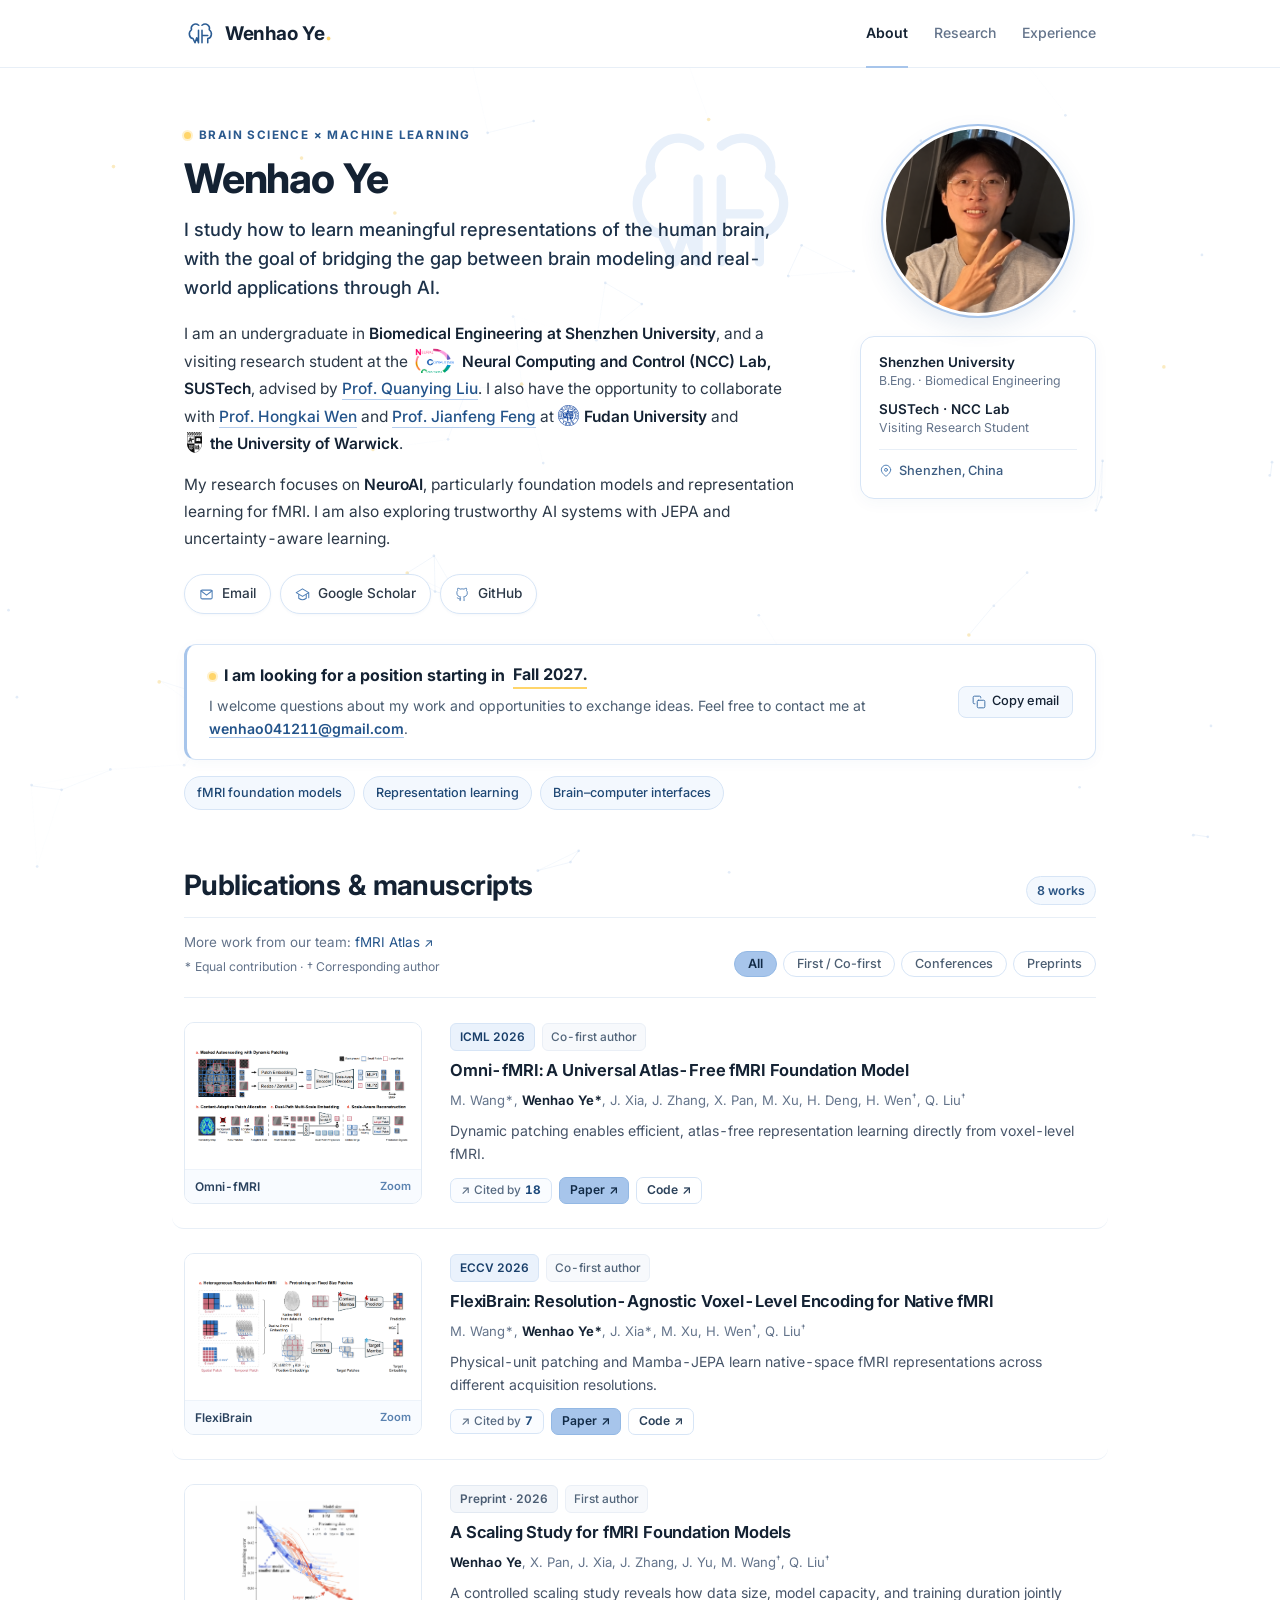
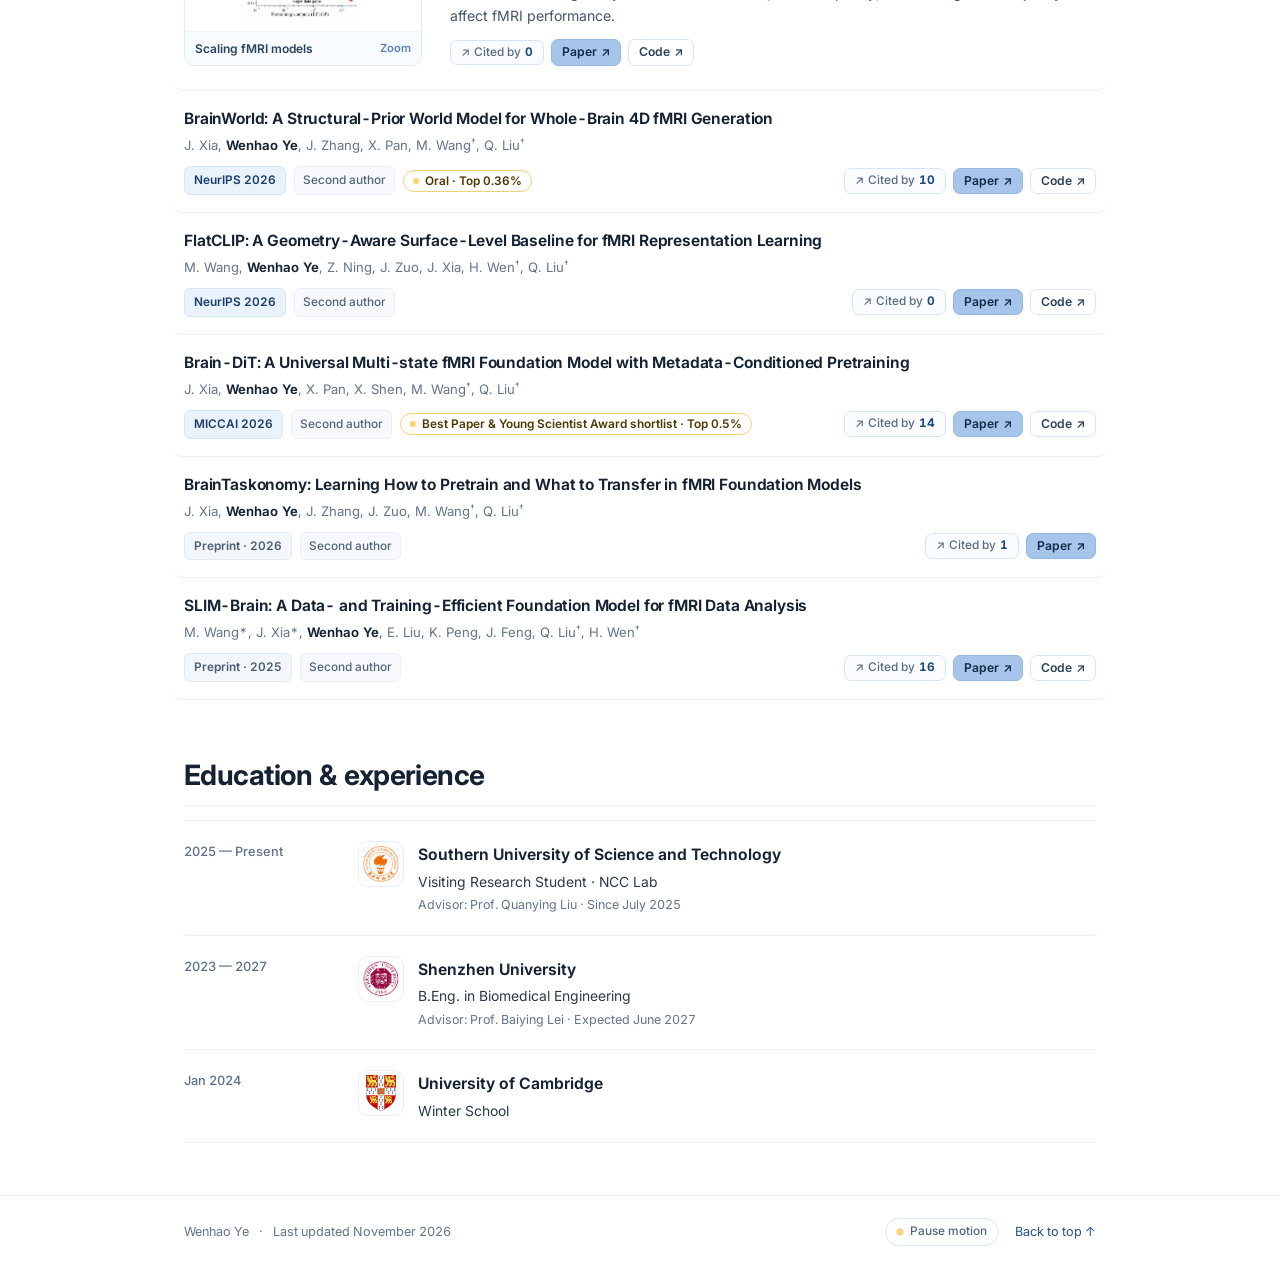
==== commit 298325db: "Add subtle WH brain logo background imprint behind About hero" ====
--- a/index.html
+++ b/index.html
@@ -10,7 +10,7 @@
   <link rel="preconnect" href="https://fonts.googleapis.com">
   <link rel="preconnect" href="https://fonts.gstatic.com" crossorigin>
   <link href="https://fonts.googleapis.com/css2?family=Inter:wght@400;500;600;700&display=swap" rel="stylesheet">
-  <link rel="stylesheet" href="styles.css?v=20261121-refined">
+  <link rel="stylesheet" href="styles.css?v=20261121-imprint">
   <script src="script.js?v=20261121-refined" defer></script>
   <script src="citations.js?v=20261109-cleanup" defer></script>
   <script src="ambient-network.js?v=20261121-refined" defer></script>
@@ -72,6 +72,7 @@
     <section id="about" class="section l1-hero">
       <div class="l1-hero-grid">
         <div class="l1-hero-text">
+          <div class="about-imprint" aria-hidden="true"><svg class="placement-logo" viewBox="0 0 128 128" fill="none" aria-hidden="true"><path d="M59 29C42 16 25 32 30 47C15 58 21 80 36 82L44 99L51 79L58 99V49M72 29C89 16 106 32 101 47C116 58 110 80 95 82V99M72 49V99M72 70H95" stroke="currentColor" stroke-width="5.6" stroke-linecap="round" stroke-linejoin="round"/></svg></div>
           <div class="eyebrow"><span class="gold-dot" aria-hidden="true"></span>BRAIN SCIENCE × MACHINE LEARNING</div>
           <h1 class="l1-name">Wenhao Ye</h1>
           <p class="l1-intro">I study how to learn meaningful representations of the human brain, with the goal of bridging the gap between brain modeling and real-world applications through AI.</p>
--- a/styles.css
+++ b/styles.css
@@ -238,6 +238,9 @@
 :root{--max-w:960px;--font-sans:"Inter",-apple-system,BlinkMacSystemFont,"Segoe UI","Helvetica Neue",Arial,sans-serif}
 .l1-wrap{max-width:960px;margin:0 auto;padding:52px 24px 0}
 .l1-hero-grid{display:grid;grid-template-columns:minmax(0,1fr) 236px;gap:52px;align-items:start}
+.l1-hero-text{position:relative;isolation:isolate}
+.about-imprint{position:absolute;right:-6px;top:-22px;z-index:-1;opacity:.26;pointer-events:none;user-select:none}
+.about-imprint .placement-logo{--logo-size:212px;color:var(--sky)}
 .l1-name{font-size:2.55rem;font-weight:750;line-height:1.1;letter-spacing:-.03em;color:var(--ink-strong);margin-bottom:14px}
 .l1-intro{font-size:1.14rem;line-height:1.6;color:#1d324a;font-weight:500;margin-bottom:18px;max-width:56ch}
 .l1-hero-text .social-links{display:flex;flex-wrap:wrap;gap:9px;margin-top:22px}
@@ -276,6 +279,8 @@
 @media(max-width:780px){
   .l1-wrap{padding:28px 16px 0}
   .l1-hero-grid{grid-template-columns:1fr;gap:24px}
+  .about-imprint{right:-4px;top:-14px;opacity:.22}
+  .about-imprint .placement-logo{--logo-size:148px}
   .l1-portrait-col{order:-1;flex-direction:row;align-items:center;gap:18px;padding-top:0}
   .l1-photo{width:116px;flex:0 0 116px;margin-bottom:0}
   .l1-papers .paper--featured{grid-template-columns:1fr;gap:16px;padding:20px 0;margin:0}
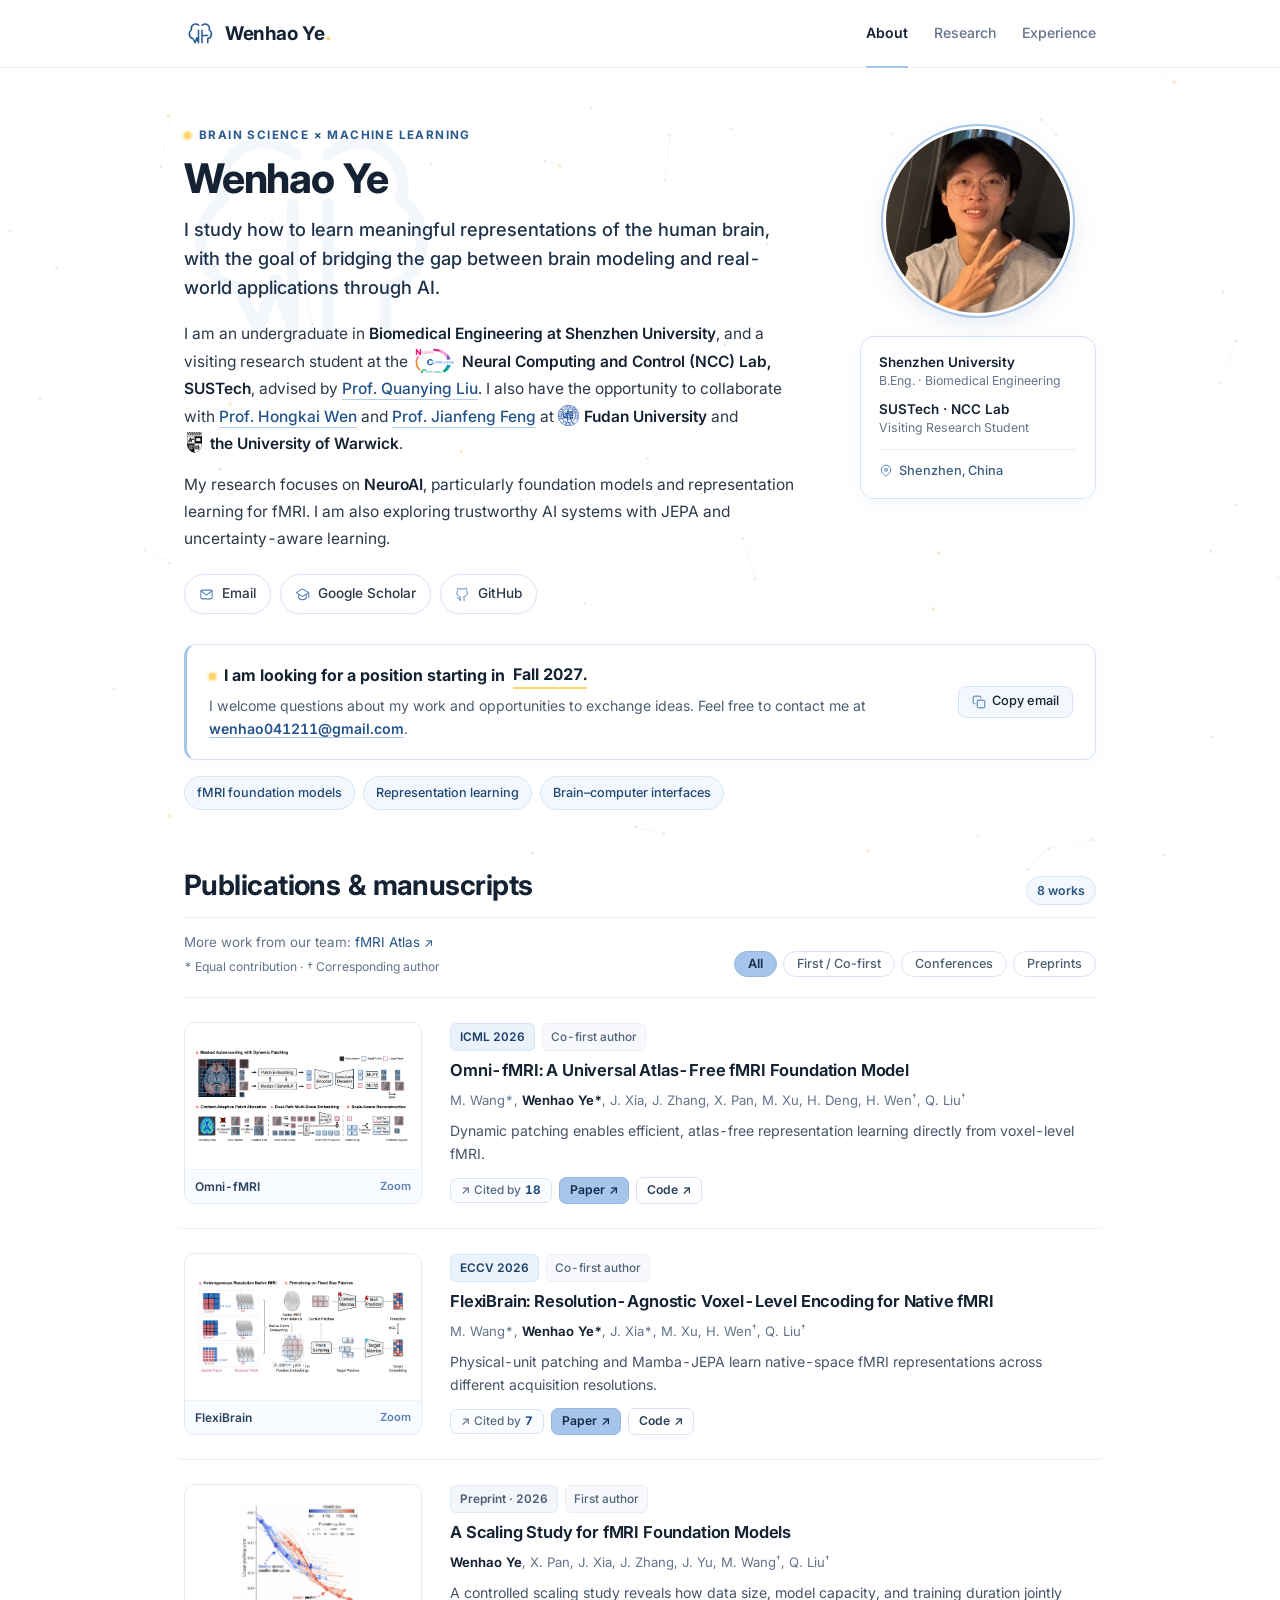
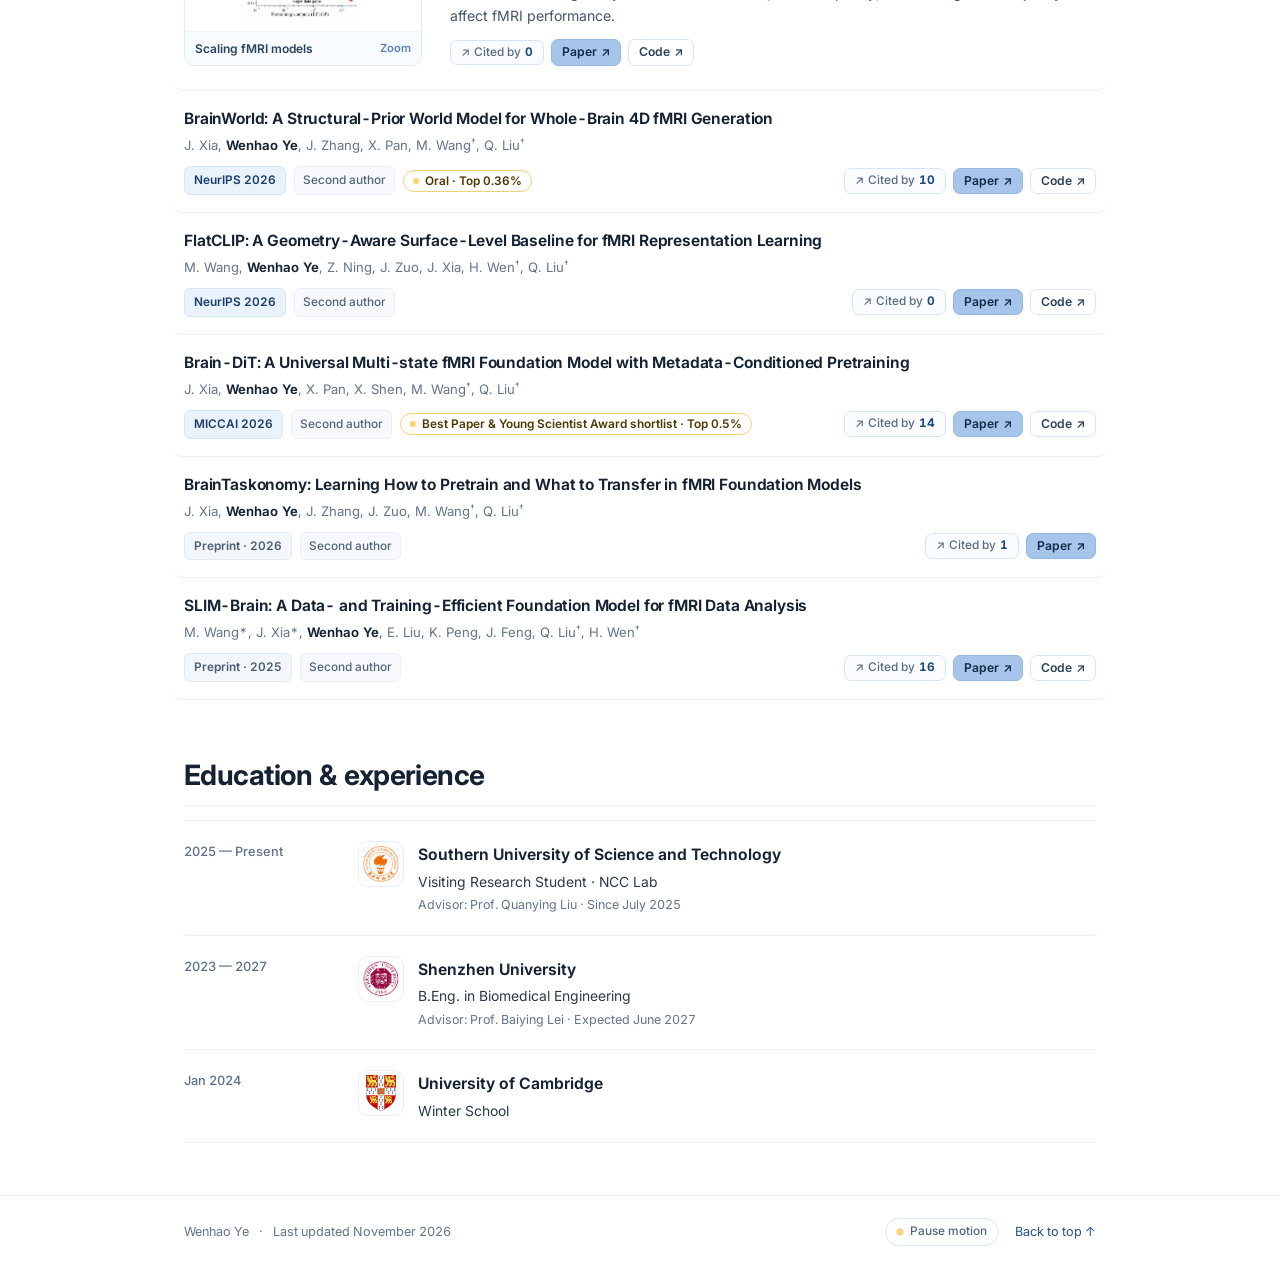
==== commit 87cc292a: "Make background logo imprint larger, fainter, and left-aligned" ====
--- a/index.html
+++ b/index.html
@@ -10,7 +10,7 @@
   <link rel="preconnect" href="https://fonts.googleapis.com">
   <link rel="preconnect" href="https://fonts.gstatic.com" crossorigin>
   <link href="https://fonts.googleapis.com/css2?family=Inter:wght@400;500;600;700&display=swap" rel="stylesheet">
-  <link rel="stylesheet" href="styles.css?v=20261121-imprint">
+  <link rel="stylesheet" href="styles.css?v=20261121-imprint2">
   <script src="script.js?v=20261121-refined" defer></script>
   <script src="citations.js?v=20261109-cleanup" defer></script>
   <script src="ambient-network.js?v=20261121-refined" defer></script>
@@ -72,7 +72,7 @@
     <section id="about" class="section l1-hero">
       <div class="l1-hero-grid">
         <div class="l1-hero-text">
-          <div class="about-imprint" aria-hidden="true"><svg class="placement-logo" viewBox="0 0 128 128" fill="none" aria-hidden="true"><path d="M59 29C42 16 25 32 30 47C15 58 21 80 36 82L44 99L51 79L58 99V49M72 29C89 16 106 32 101 47C116 58 110 80 95 82V99M72 49V99M72 70H95" stroke="currentColor" stroke-width="5.6" stroke-linecap="round" stroke-linejoin="round"/></svg></div>
+          <div class="about-imprint" aria-hidden="true"><svg class="placement-logo" viewBox="0 0 128 128" fill="none" aria-hidden="true"><path d="M59 29C42 16 25 32 30 47C15 58 21 80 36 82L44 99L51 79L58 99V49M72 29C89 16 106 32 101 47C116 58 110 80 95 82V99M72 49V99M72 70H95" stroke="currentColor" stroke-width="4.8" stroke-linecap="round" stroke-linejoin="round"/></svg></div>
           <div class="eyebrow"><span class="gold-dot" aria-hidden="true"></span>BRAIN SCIENCE × MACHINE LEARNING</div>
           <h1 class="l1-name">Wenhao Ye</h1>
           <p class="l1-intro">I study how to learn meaningful representations of the human brain, with the goal of bridging the gap between brain modeling and real-world applications through AI.</p>
--- a/styles.css
+++ b/styles.css
@@ -26,6 +26,7 @@
   -webkit-font-smoothing:antialiased;
   font-variant-numeric:tabular-nums;
   isolation:isolate;
+  overflow-x:clip;
 }
 a{color:var(--link);text-decoration:none;text-underline-offset:4px;transition:color .15s ease,background-color .15s ease,border-color .15s ease,box-shadow .15s ease}
 a:hover{color:var(--link-hover);text-decoration:underline}
@@ -239,8 +240,8 @@
 .l1-wrap{max-width:960px;margin:0 auto;padding:52px 24px 0}
 .l1-hero-grid{display:grid;grid-template-columns:minmax(0,1fr) 236px;gap:52px;align-items:start}
 .l1-hero-text{position:relative;isolation:isolate}
-.about-imprint{position:absolute;right:-6px;top:-22px;z-index:-1;opacity:.26;pointer-events:none;user-select:none}
-.about-imprint .placement-logo{--logo-size:212px;color:var(--sky)}
+.about-imprint{position:absolute;left:-36px;top:-38px;z-index:-1;opacity:.14;pointer-events:none;user-select:none}
+.about-imprint .placement-logo{--logo-size:320px;color:var(--sky)}
 .l1-name{font-size:2.55rem;font-weight:750;line-height:1.1;letter-spacing:-.03em;color:var(--ink-strong);margin-bottom:14px}
 .l1-intro{font-size:1.14rem;line-height:1.6;color:#1d324a;font-weight:500;margin-bottom:18px;max-width:56ch}
 .l1-hero-text .social-links{display:flex;flex-wrap:wrap;gap:9px;margin-top:22px}
@@ -279,8 +280,8 @@
 @media(max-width:780px){
   .l1-wrap{padding:28px 16px 0}
   .l1-hero-grid{grid-template-columns:1fr;gap:24px}
-  .about-imprint{right:-4px;top:-14px;opacity:.22}
-  .about-imprint .placement-logo{--logo-size:148px}
+  .about-imprint{left:-18px;top:-22px;opacity:.12}
+  .about-imprint .placement-logo{--logo-size:210px}
   .l1-portrait-col{order:-1;flex-direction:row;align-items:center;gap:18px;padding-top:0}
   .l1-photo{width:116px;flex:0 0 116px;margin-bottom:0}
   .l1-papers .paper--featured{grid-template-columns:1fr;gap:16px;padding:20px 0;margin:0}
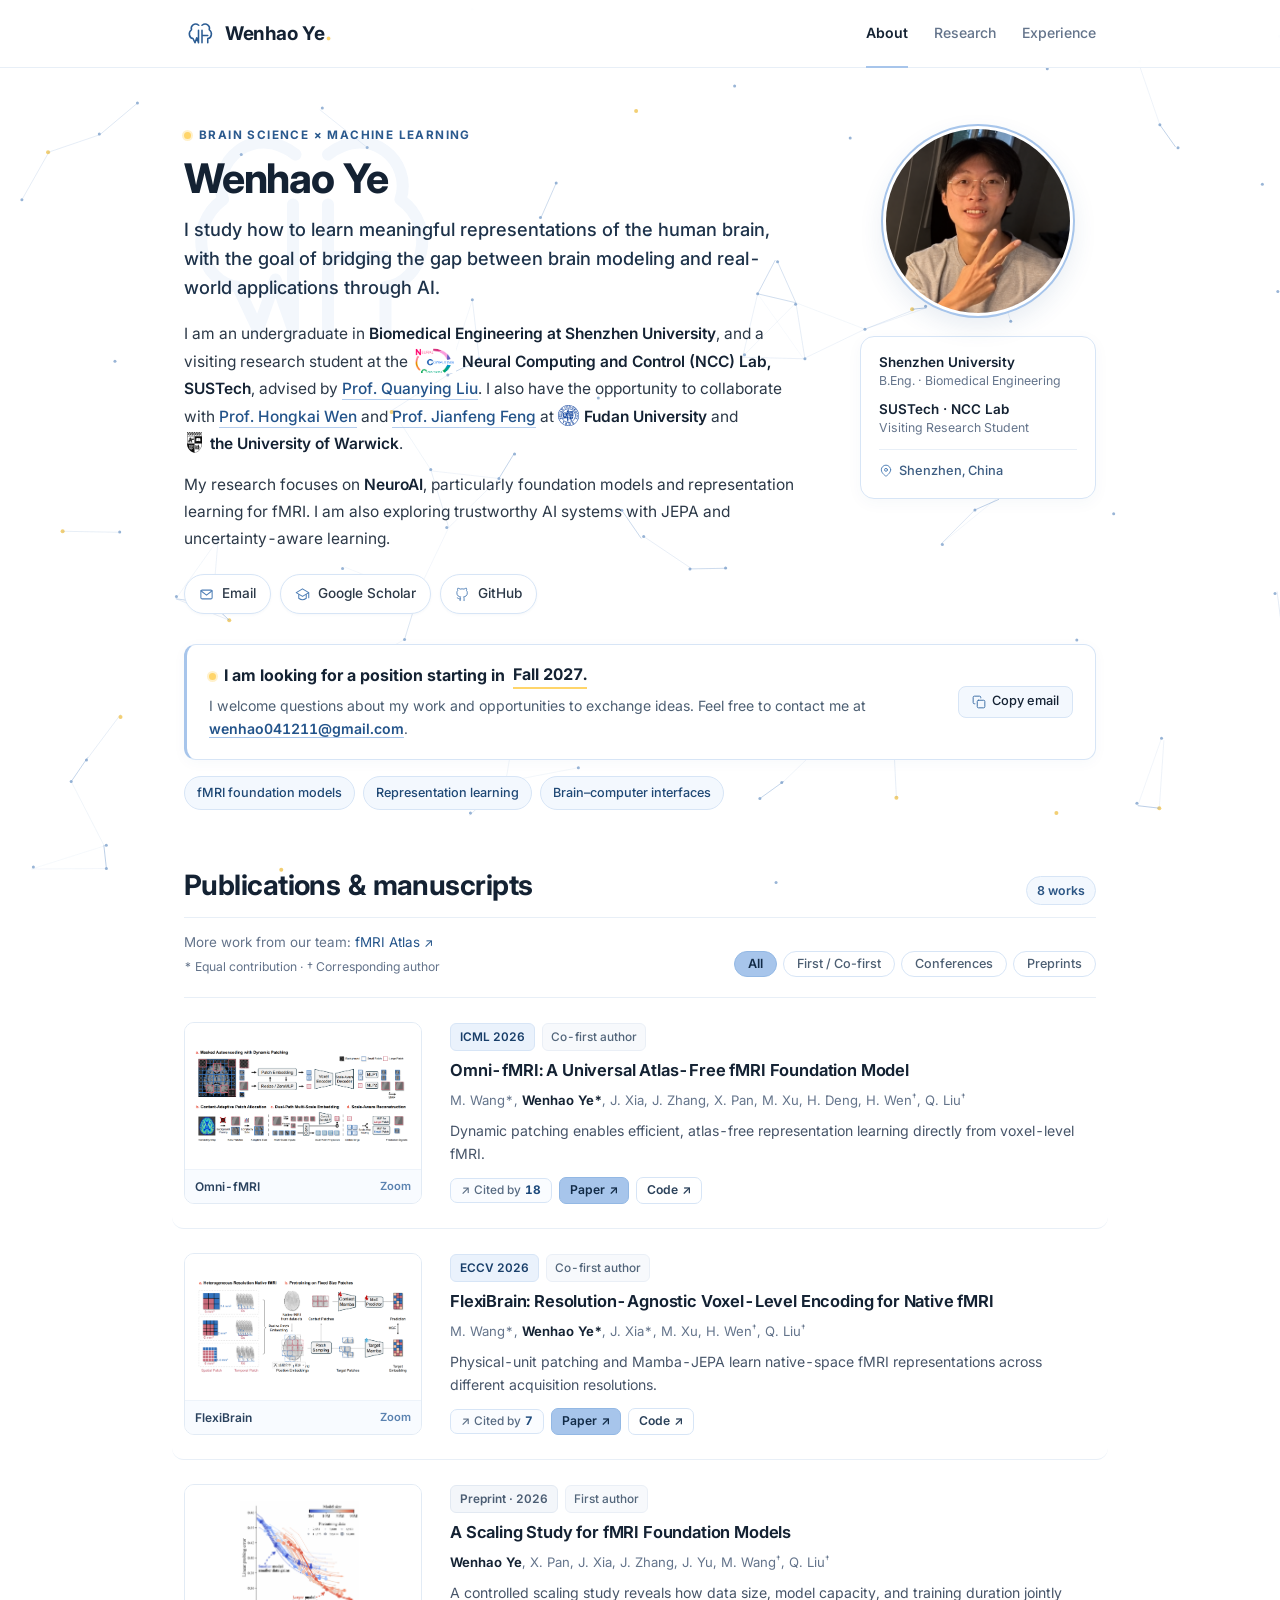
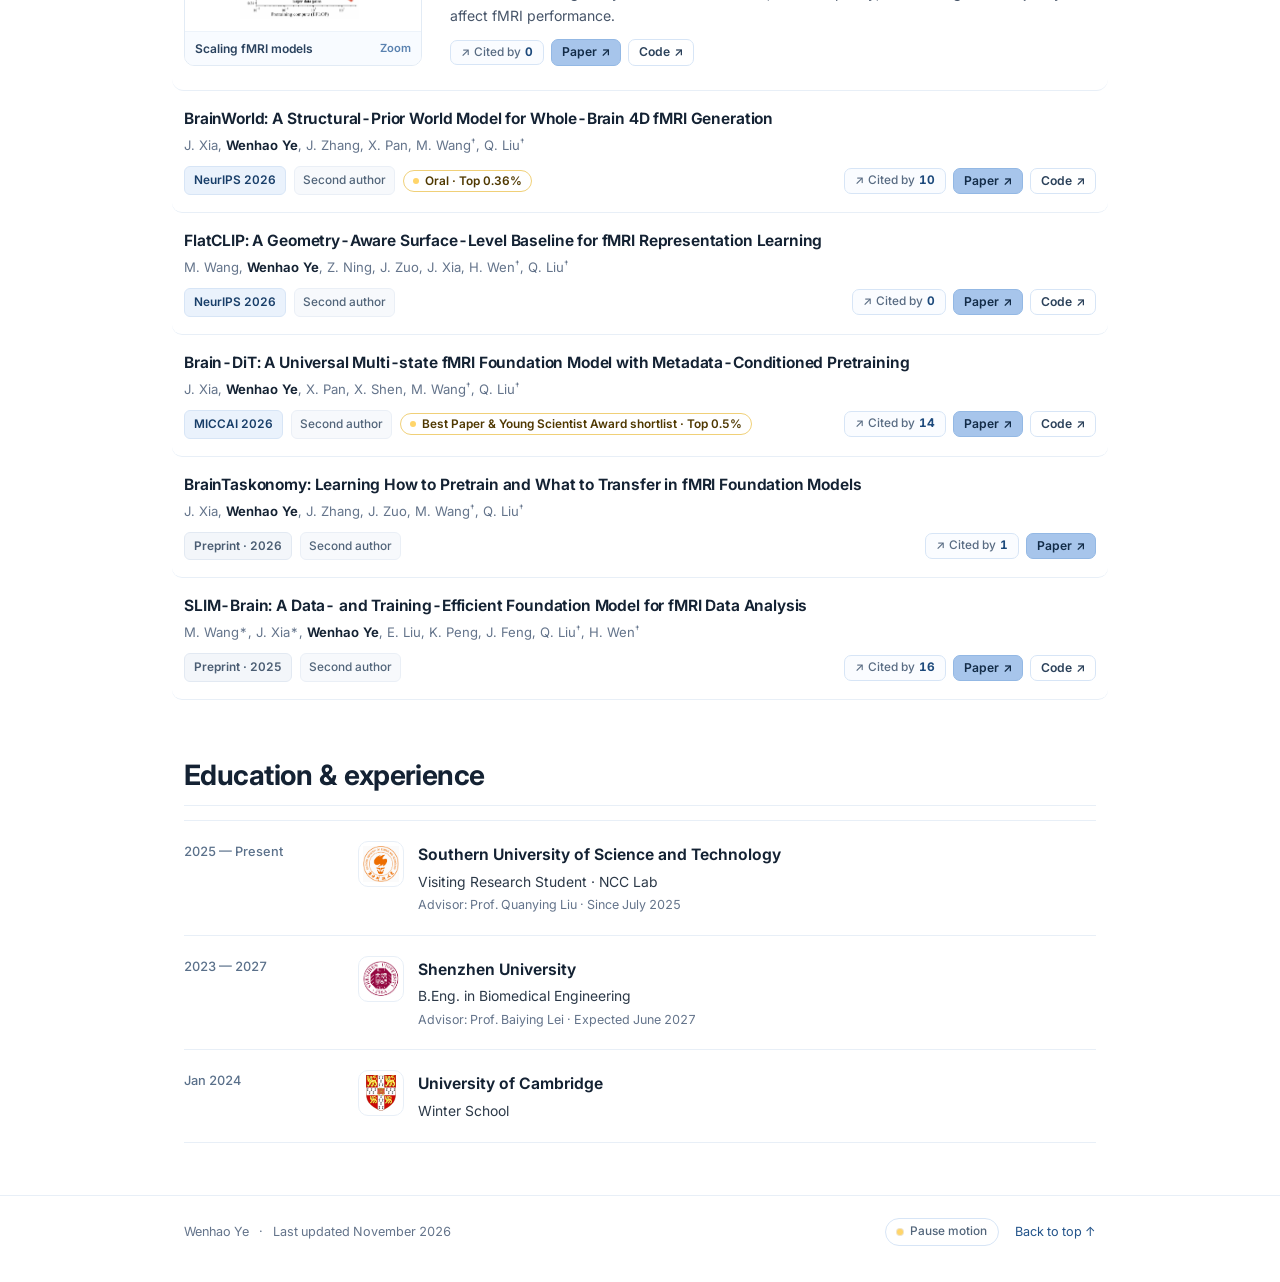
==== commit 946e1671: "Restore vivid mouse-gathering particle network effect with sky-blue and gold palette" ====
--- a/index.html
+++ b/index.html
@@ -10,10 +10,10 @@
   <link rel="preconnect" href="https://fonts.googleapis.com">
   <link rel="preconnect" href="https://fonts.gstatic.com" crossorigin>
   <link href="https://fonts.googleapis.com/css2?family=Inter:wght@400;500;600;700&display=swap" rel="stylesheet">
-  <link rel="stylesheet" href="styles.css?v=20261121-imprint2">
+  <link rel="stylesheet" href="styles.css?v=20261122-particles">
   <script src="script.js?v=20261121-refined" defer></script>
   <script src="citations.js?v=20261109-cleanup" defer></script>
-  <script src="ambient-network.js?v=20261121-refined" defer></script>
+  <script src="ambient-network.js?v=20261122-particles" defer></script>
   <!-- Umami: visits are collected only on the published personal website. -->
   <script>
     (() => {
--- a/styles.css
+++ b/styles.css
@@ -39,7 +39,7 @@
 
 .skip-link{position:fixed;top:-70px;left:16px;padding:10px 18px;background:var(--ink-strong);color:#fff;border-radius:8px;z-index:100}
 .skip-link:focus{top:12px}
-.ambient-network{position:fixed;inset:0;width:100%;height:100%;z-index:-1;pointer-events:none;opacity:.62}
+.ambient-network{position:fixed;inset:0;width:100%;height:100%;z-index:-1;pointer-events:none;opacity:.78}
 
 /* Header */
 .site-header{
@@ -264,18 +264,18 @@
   display:grid;grid-template-columns:238px minmax(0,1fr);gap:28px;
   padding:24px 12px;margin:0 -12px;border-radius:12px;
   border-bottom:1px solid var(--line);align-items:center;
-  background:rgba(255,255,255,.78);transition:background-color .16s ease;
+  background:transparent;transition:background-color .16s ease;
 }
 .l1-papers .paper--featured:hover{background:rgba(243,248,254,.65)}
 .l1-papers .paper-text{
   padding:17px 12px;margin:0 -12px;border-radius:10px;
   border-bottom:1px solid var(--line);
-  background:rgba(255,255,255,.78);transition:background-color .16s ease;
+  background:transparent;transition:background-color .16s ease;
 }
 .l1-papers .paper-text:hover{background:rgba(243,248,254,.55)}
 
 .l1-timeline{border-top:1px solid var(--line)}
-.l1-timeline .timeline-item{display:grid;grid-template-columns:152px minmax(0,1fr);gap:22px;padding:20px 0;border-bottom:1px solid var(--line);align-items:start;background:rgba(255,255,255,.78)}
+.l1-timeline .timeline-item{display:grid;grid-template-columns:152px minmax(0,1fr);gap:22px;padding:20px 0;border-bottom:1px solid var(--line);align-items:start;background:transparent}
 
 @media(max-width:780px){
   .l1-wrap{padding:28px 16px 0}
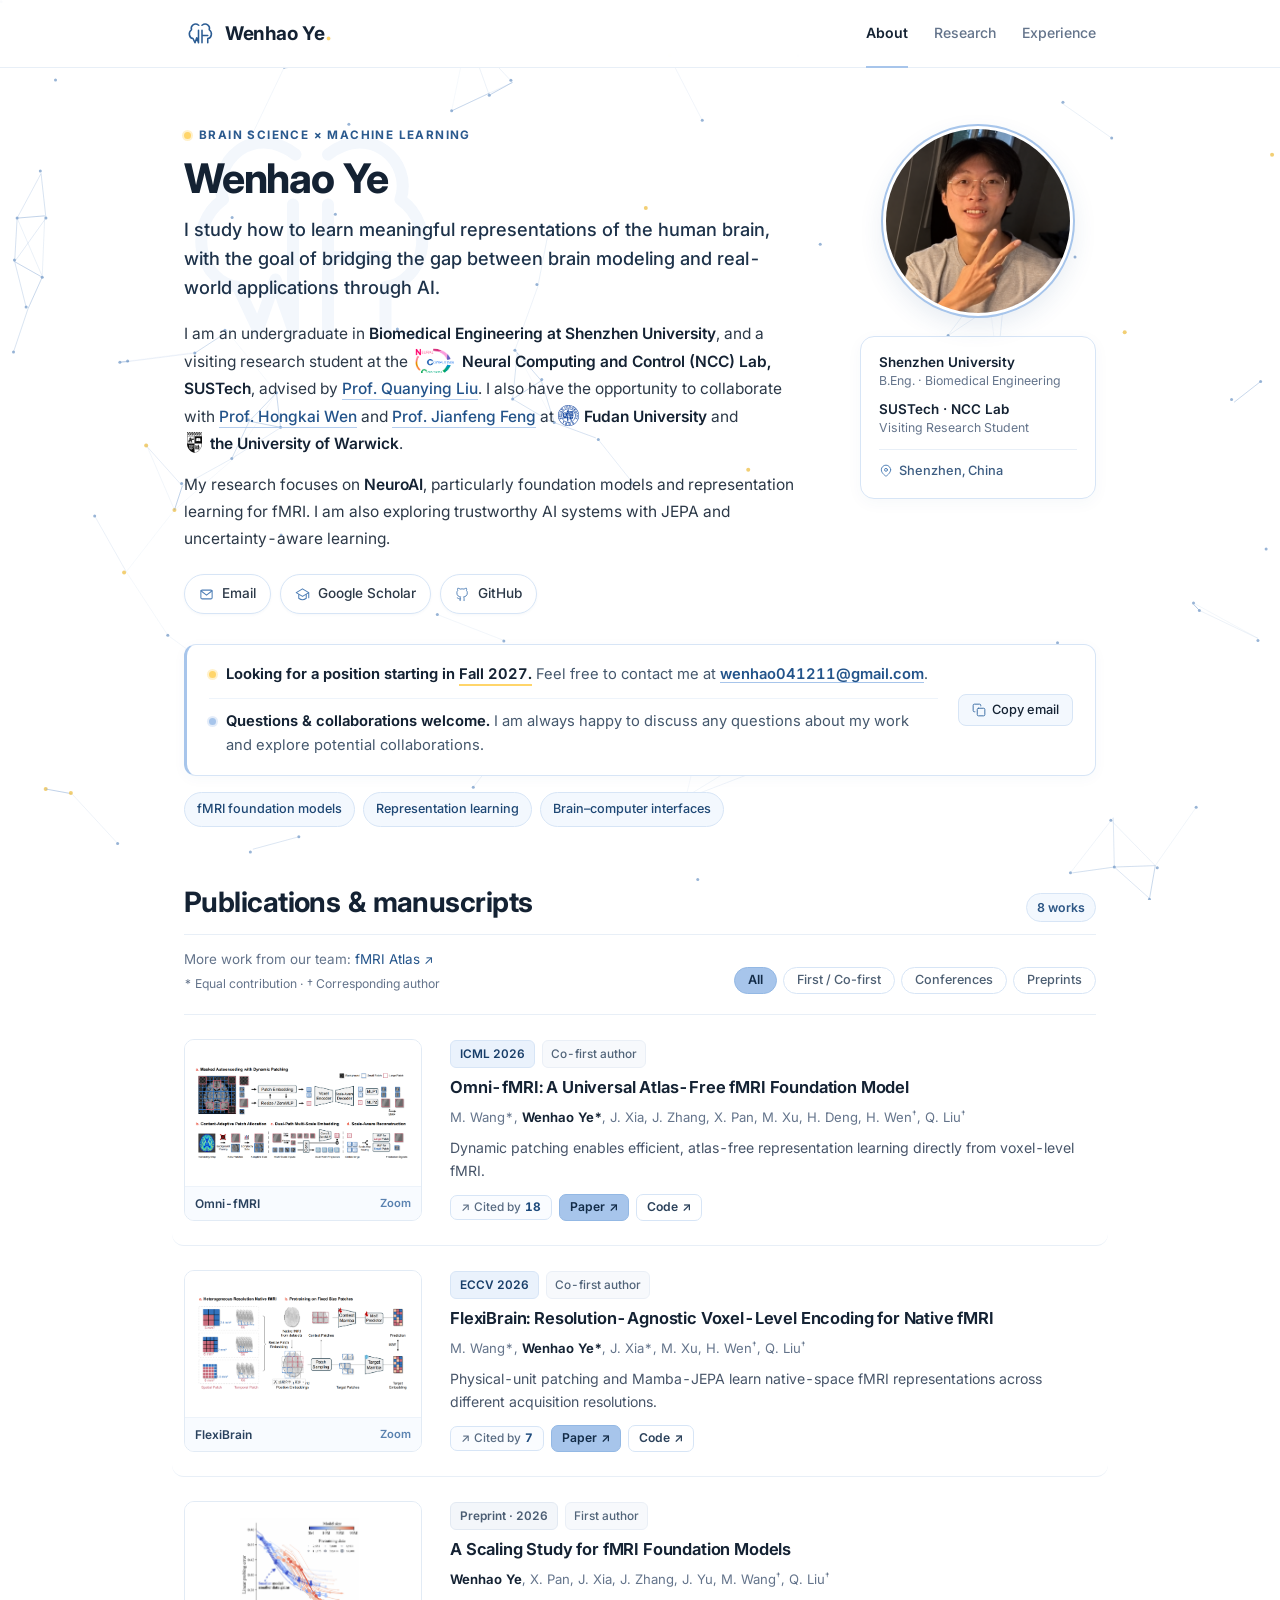
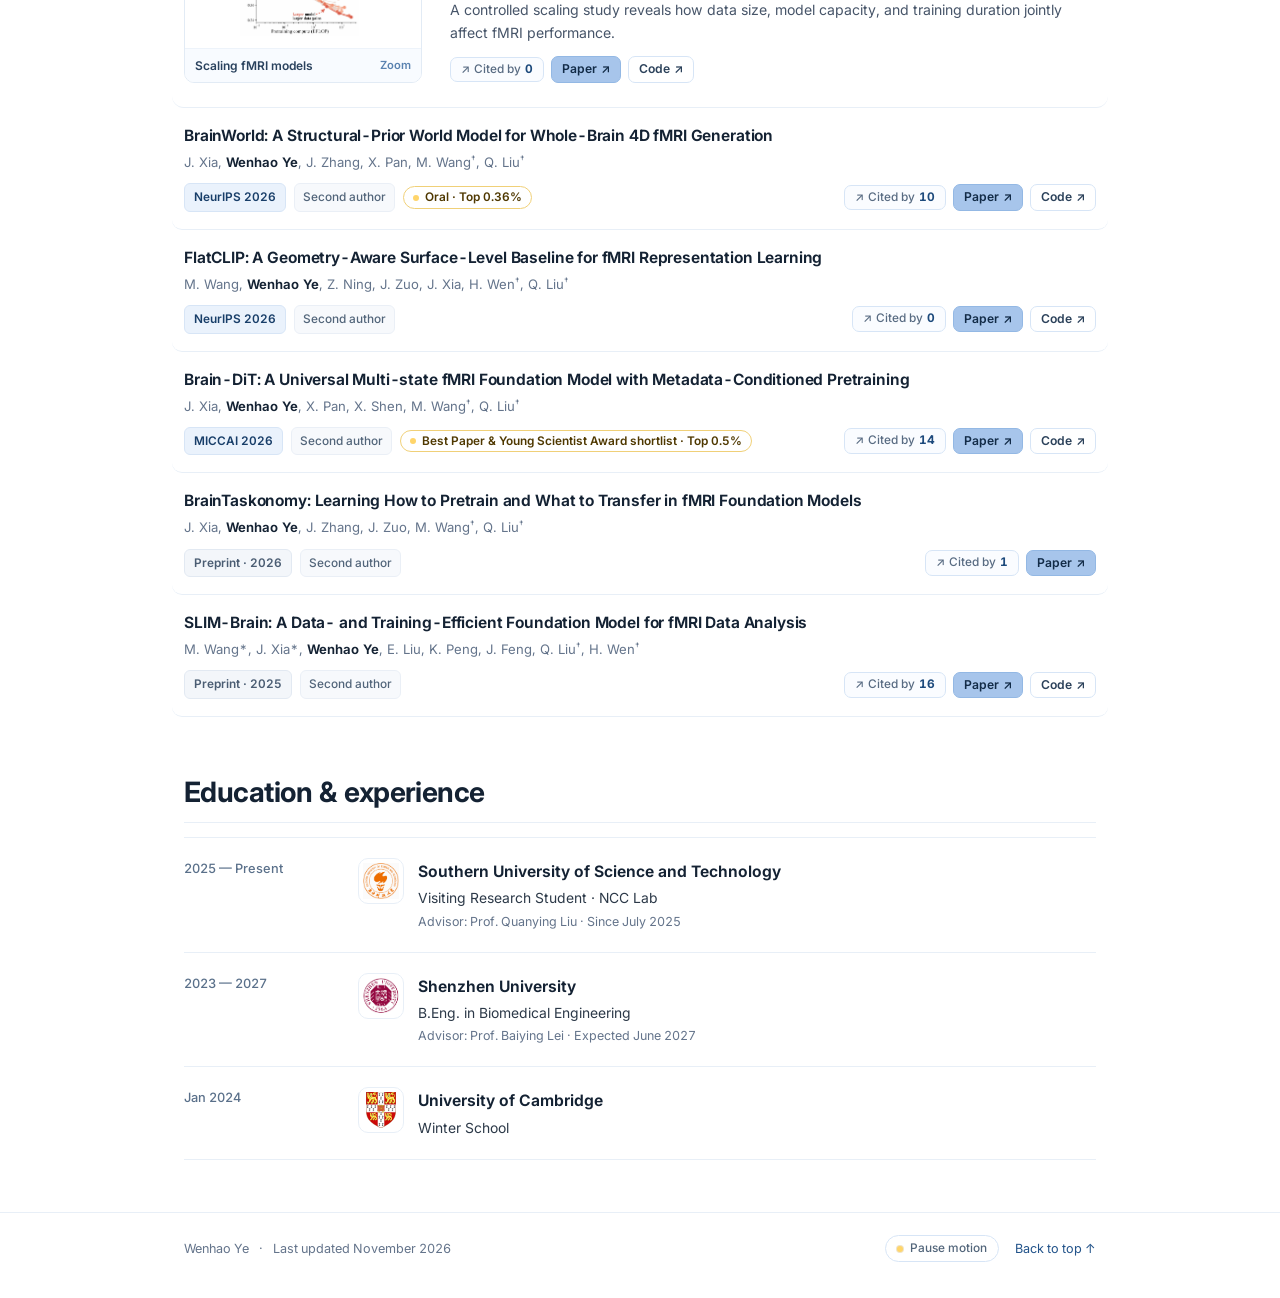
==== commit 6828ed56: "Update availability callout into two parallel items for position and collaborations" ====
--- a/index.html
+++ b/index.html
@@ -10,7 +10,7 @@
   <link rel="preconnect" href="https://fonts.googleapis.com">
   <link rel="preconnect" href="https://fonts.gstatic.com" crossorigin>
   <link href="https://fonts.googleapis.com/css2?family=Inter:wght@400;500;600;700&display=swap" rel="stylesheet">
-  <link rel="stylesheet" href="styles.css?v=20261122-particles">
+  <link rel="stylesheet" href="styles.css?v=20261124-notice">
   <script src="script.js?v=20261121-refined" defer></script>
   <script src="citations.js?v=20261109-cleanup" defer></script>
   <script src="ambient-network.js?v=20261122-particles" defer></script>
@@ -100,11 +100,17 @@
 
       <div class="l1-below-hero">
         
-        <aside class="opportunity-note" aria-labelledby="opportunity-title">
-          <div class="opportunity-copy">
-            <p class="opportunity-title" id="opportunity-title"><span class="gold-dot" aria-hidden="true"></span>I am looking for a position starting in <span class="fall-accent">Fall 2027.</span></p>
-            <p>I welcome questions about my work and opportunities to exchange ideas. Feel free to contact me at <a href="mailto:wenhao041211@gmail.com">wenhao041211@gmail.com</a>.</p>
-          </div>
+        <aside class="opportunity-note" aria-label="Availability and collaboration">
+          <ul class="opportunity-list">
+            <li class="opportunity-item">
+              <span class="gold-dot" aria-hidden="true"></span>
+              <p><strong>Looking for a position starting in <span class="fall-accent">Fall 2027.</span></strong> Feel free to contact me at <a href="mailto:wenhao041211@gmail.com">wenhao041211@gmail.com</a>.</p>
+            </li>
+            <li class="opportunity-item">
+              <span class="sky-dot" aria-hidden="true"></span>
+              <p><strong>Questions &amp; collaborations welcome.</strong> I am always happy to discuss any questions about my work and explore potential collaborations.</p>
+            </li>
+          </ul>
           <button type="button" class="copy-email-btn" data-copy-email="wenhao041211@gmail.com" aria-label="Copy email address">
             <svg viewBox="0 0 24 24" aria-hidden="true"><rect x="9" y="9" width="13" height="13" rx="2"/><path d="M5 15H4a2 2 0 0 1-2-2V4a2 2 0 0 1 2-2h9a2 2 0 0 1 2 2v1"/></svg><span data-copy-text>Copy email</span>
           </button>
--- a/styles.css
+++ b/styles.css
@@ -81,6 +81,7 @@
 /* Eyebrow & Micro Gold Dot */
 .eyebrow{display:inline-flex;align-items:center;gap:8px;color:#2b5a8e;font-size:.73rem;font-weight:700;letter-spacing:.12em;margin-bottom:10px}
 .gold-dot{display:inline-block;width:7px;height:7px;border-radius:50%;background:var(--gold);box-shadow:0 0 0 2px rgba(255,213,106,.34);flex:none;vertical-align:1px}
+.sky-dot{display:inline-block;width:7px;height:7px;border-radius:50%;background:var(--sky);box-shadow:0 0 0 2px rgba(167,197,235,.32);flex:none;vertical-align:1px}
 .gold-pip{display:inline-block;width:6px;height:6px;border-radius:50%;background:var(--gold);flex:none}
 
 /* Bio links */
@@ -89,19 +90,23 @@
 .bio-prose a{border-bottom:1.5px solid rgba(167,197,235,.85);padding-bottom:1px;font-weight:500}
 .bio-prose a:hover{text-decoration:none;background:rgba(167,197,235,.2);border-bottom-color:var(--link)}
 
-/* Opportunity Note: Pure white card, sky border, gold dot + thin underline only */
+/* Opportunity Note: Two equal-weight parallel items + copy email action */
 .opportunity-note{
   padding:18px 22px;
   background:#ffffff;
   border:1px solid var(--sky-border);
   border-left:3.5px solid var(--sky);
   border-radius:12px;
-  display:flex;align-items:center;justify-content:space-between;gap:18px;
+  display:flex;align-items:center;justify-content:space-between;gap:20px;
   box-shadow:0 3px 14px rgba(34,83,138,.035);
 }
-.opportunity-title{margin:0 0 5px;color:var(--ink-strong);font-size:1rem;font-weight:700;line-height:1.45;display:flex;align-items:center;gap:8px;flex-wrap:wrap}
+.opportunity-list{list-style:none;margin:0;padding:0;display:grid;gap:11px;flex:1;min-width:0}
+.opportunity-item{display:flex;align-items:flex-start;gap:10px}
+.opportunity-item+.opportunity-item{padding-top:11px;border-top:1px solid #eef4fb}
+.opportunity-item .gold-dot,.opportunity-item .sky-dot{margin-top:8px}
+.opportunity-item p{margin:0;color:#45586d;font-size:.92rem;line-height:1.62}
+.opportunity-item strong{color:var(--ink-strong);font-weight:650}
 .fall-accent{color:var(--ink-strong);border-bottom:2.5px solid var(--gold);padding-bottom:1px;white-space:nowrap}
-.opportunity-copy>p+p{color:#4d5f73;font-size:.88rem;line-height:1.65}
 .opportunity-note a{font-weight:600;color:var(--link);text-decoration:underline;text-decoration-color:var(--sky);text-underline-offset:3px;overflow-wrap:anywhere}
 .copy-email-btn{
   display:inline-flex;align-items:center;gap:6px;flex:none;
